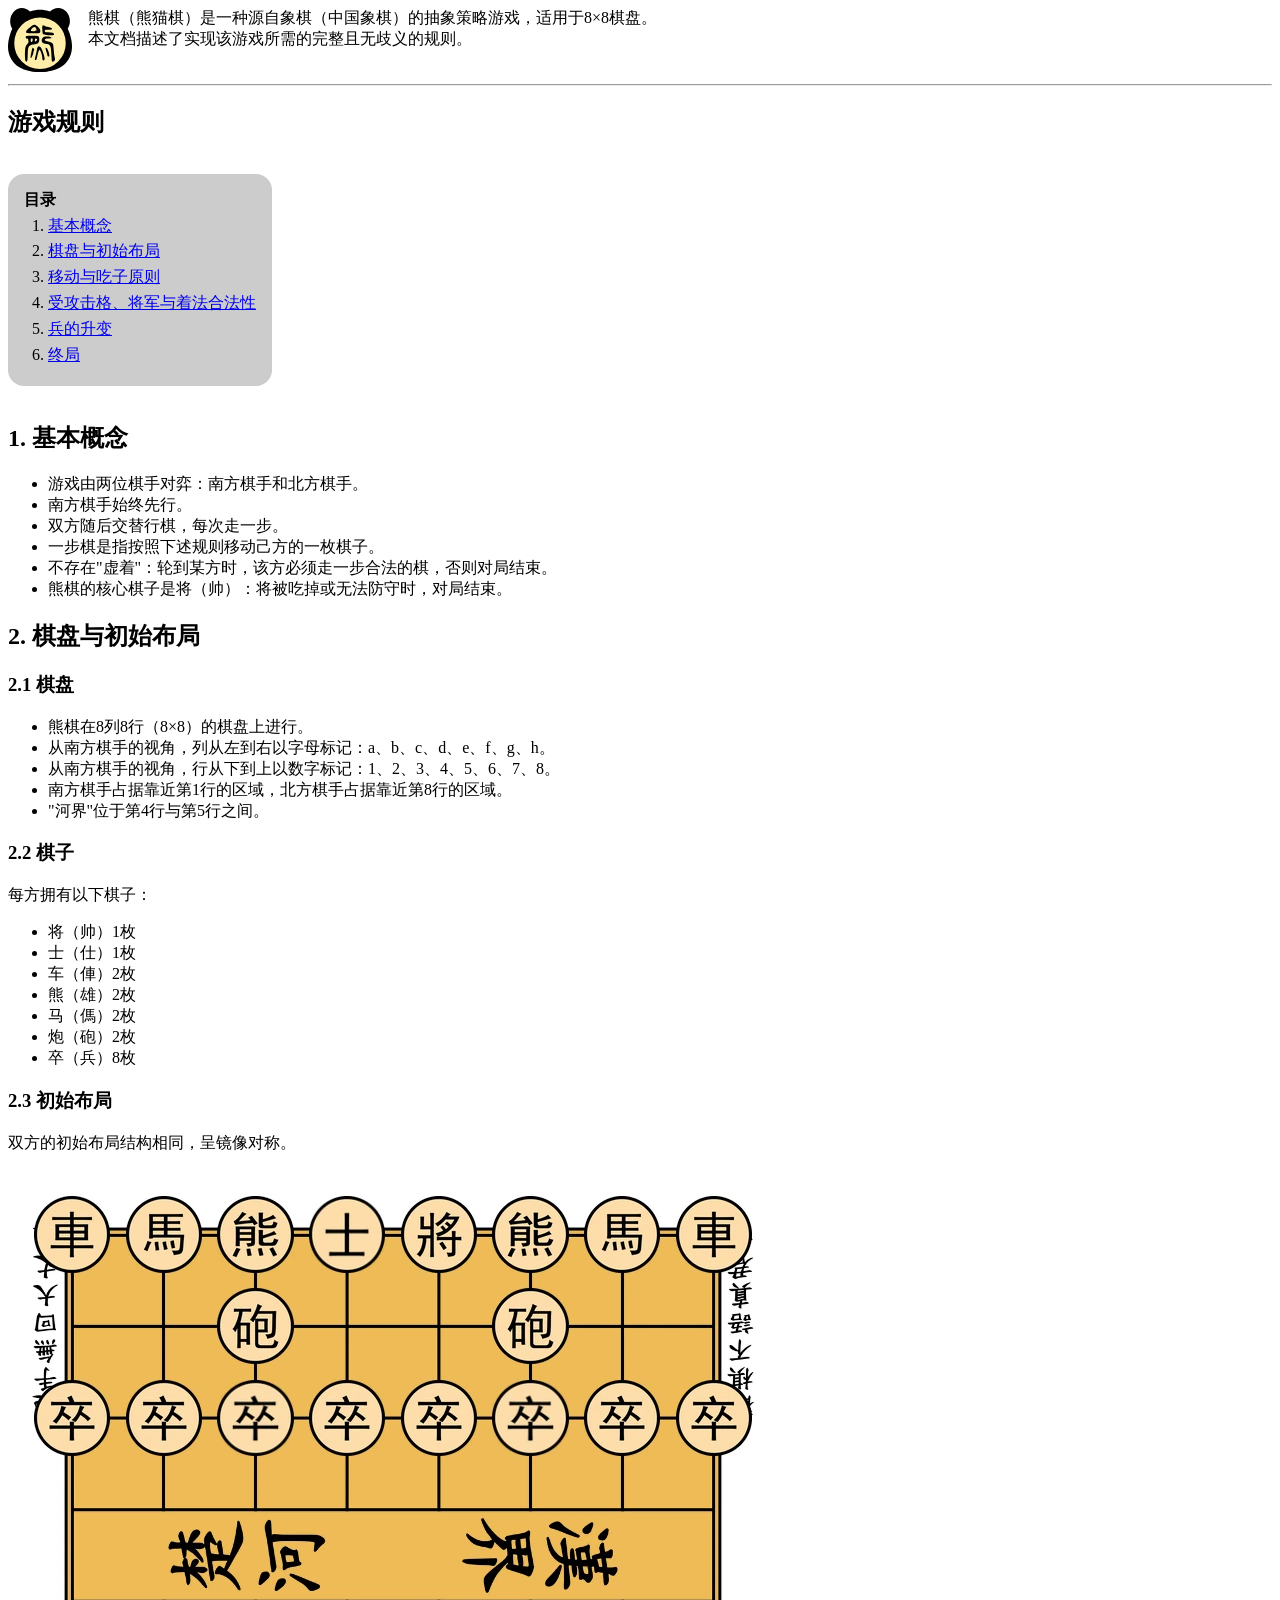
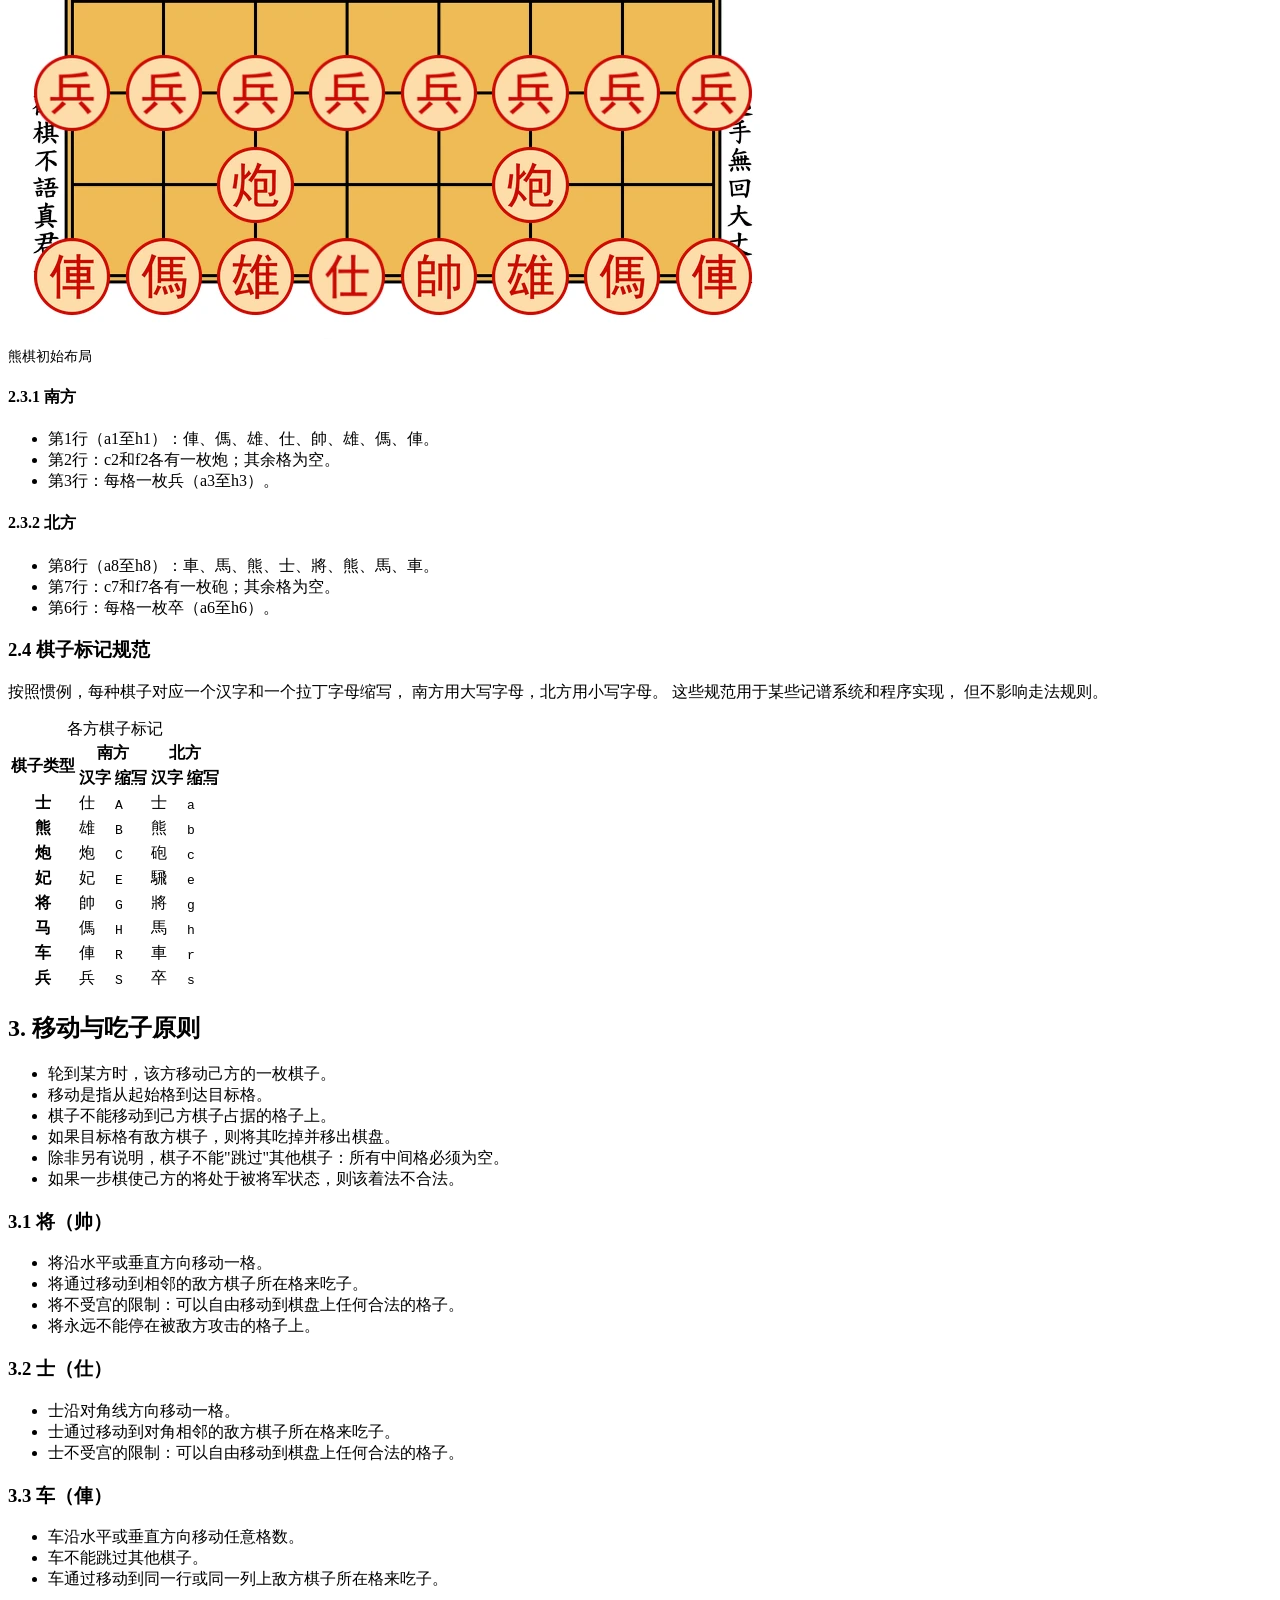
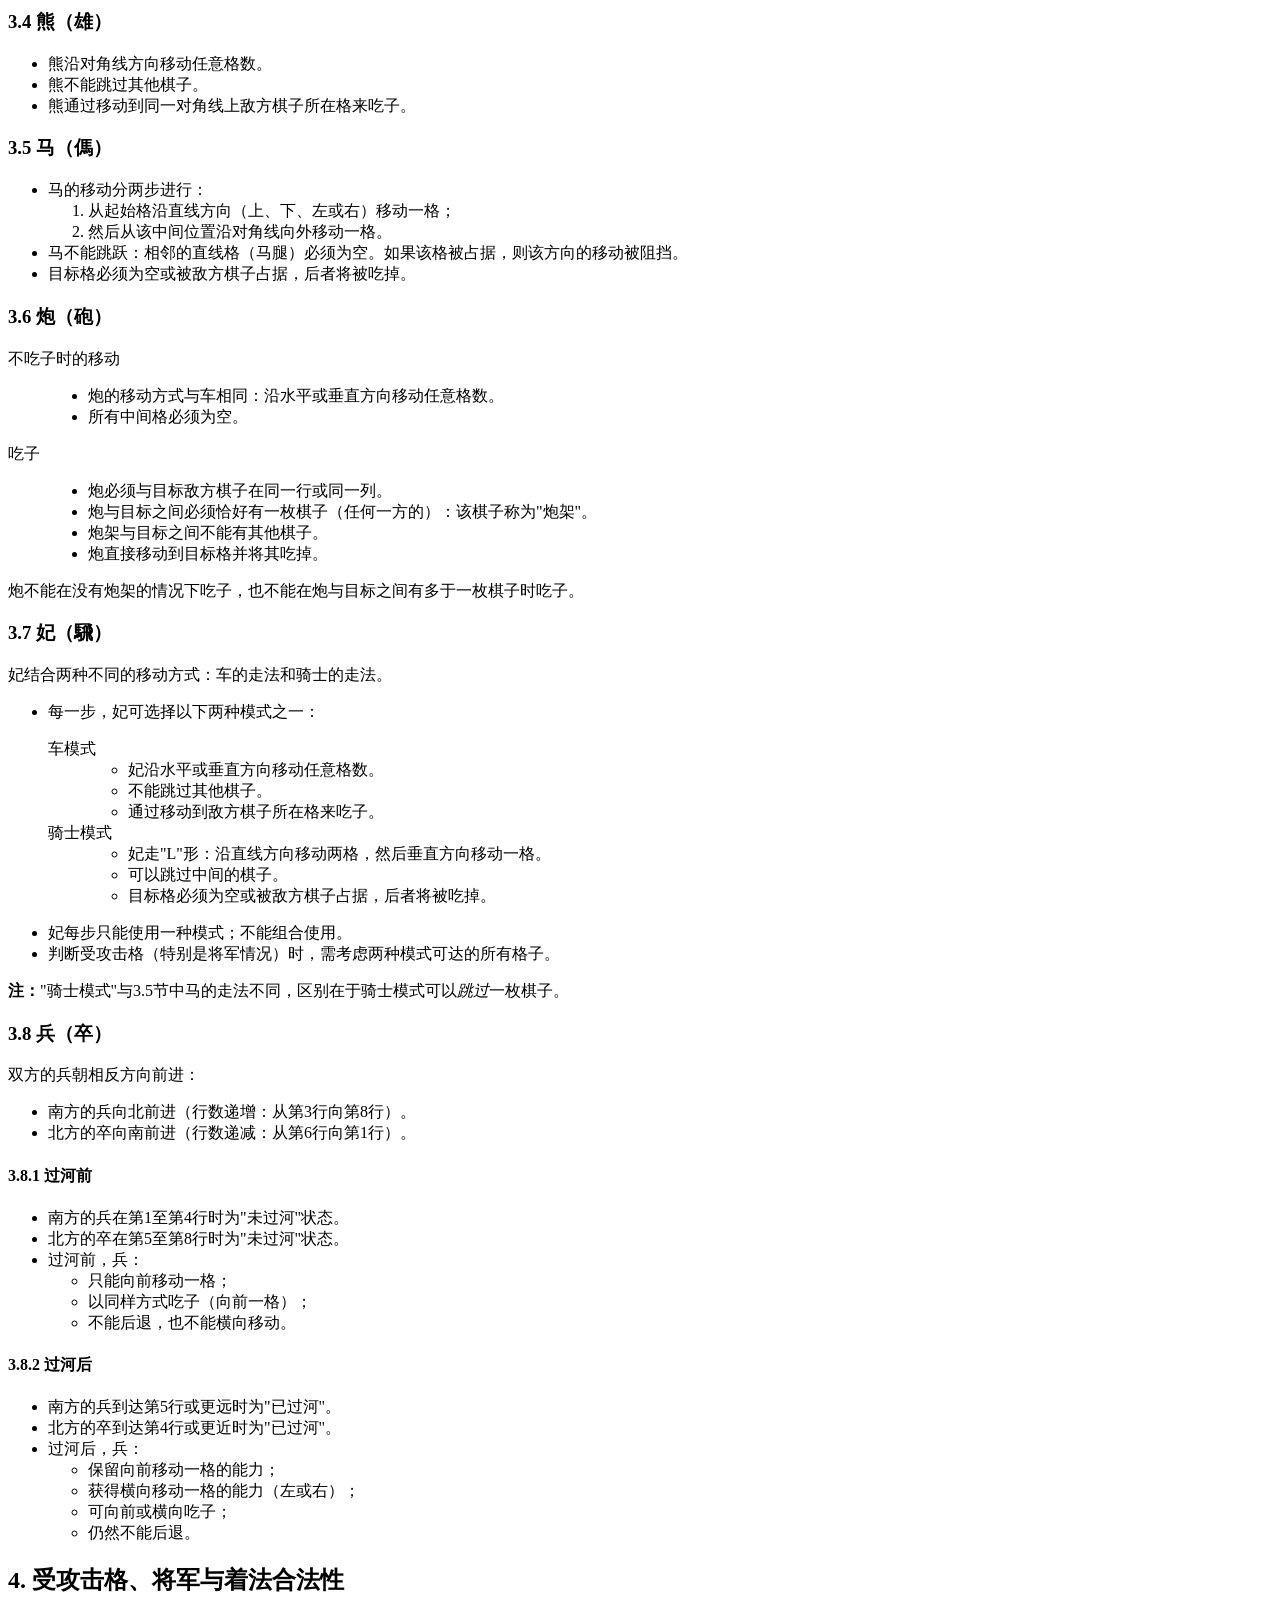
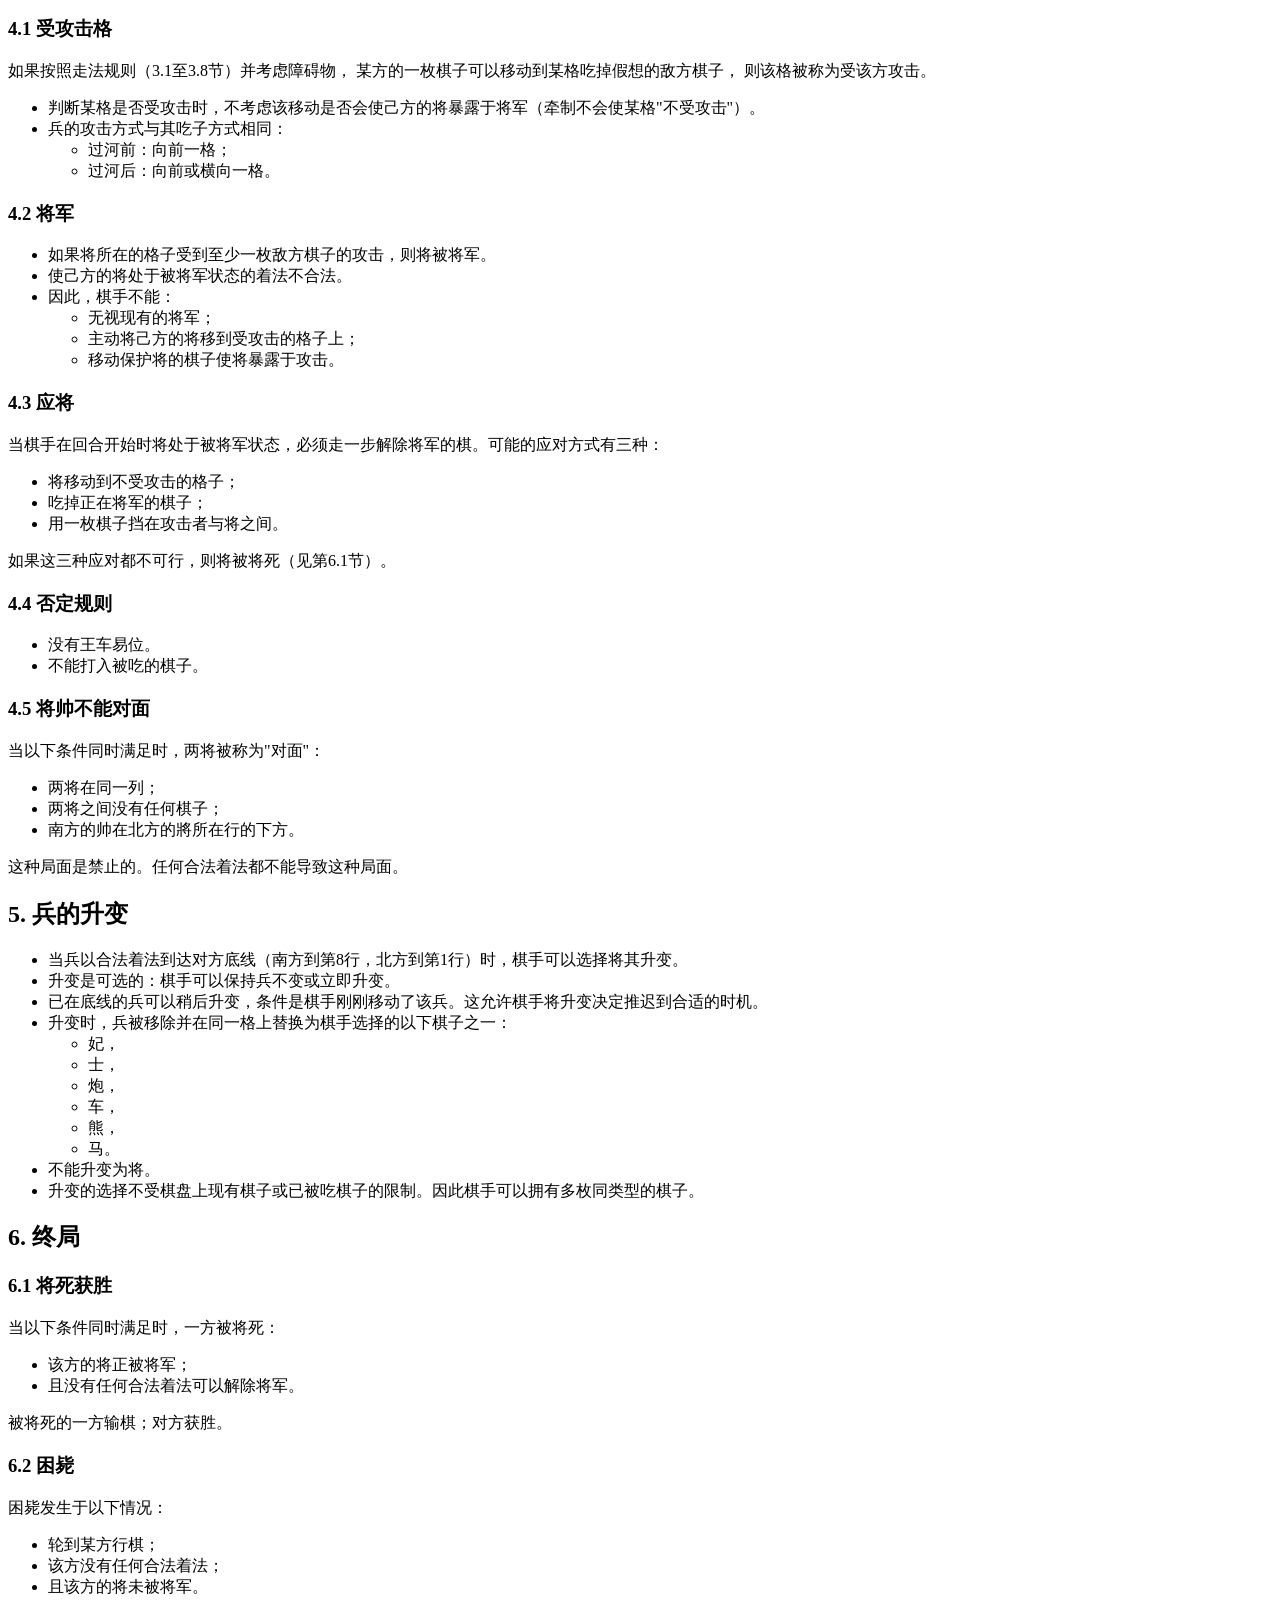
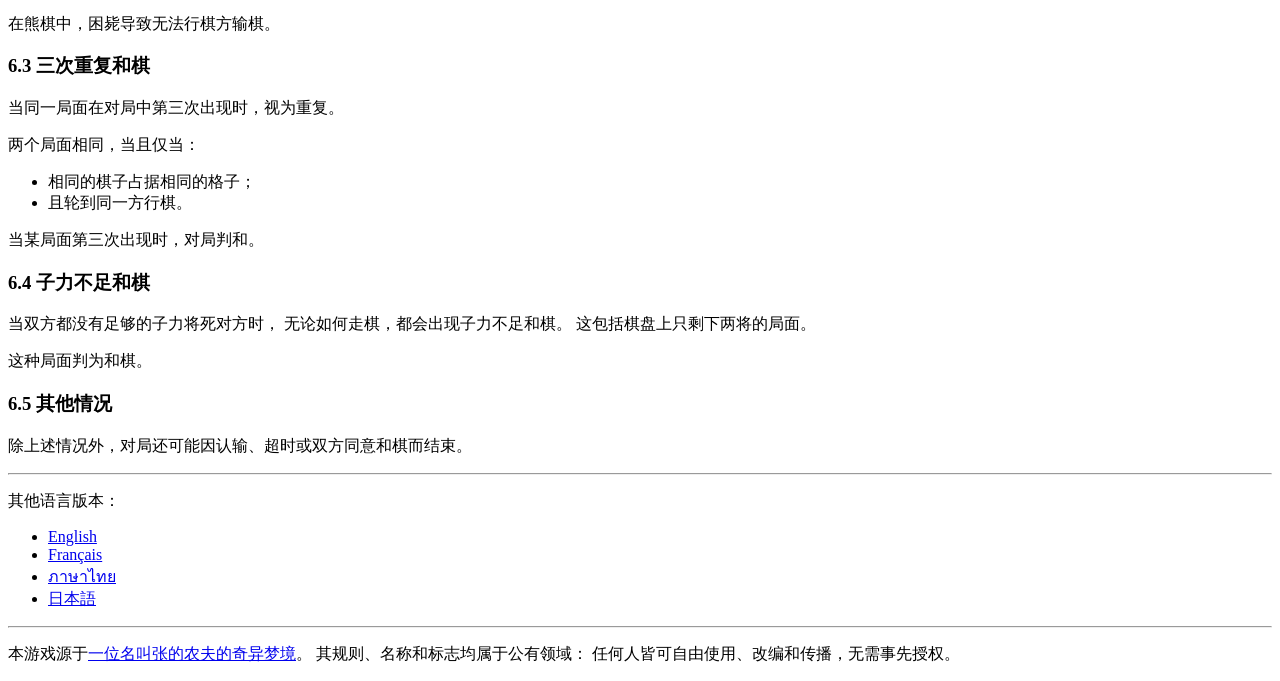
==== index.html @ 307ebd0b "docs(xiongqi): rules and origin story pages" ====
<!DOCTYPE html>
<html lang="zh" dir="ltr" itemscope itemtype="https://schema.org/Game">
  <head>
    <title>熊棋 - 熊猫棋</title>

    <meta charset="UTF-8">
    <meta name="viewport" content="width=device-width,initial-scale=1">
    <meta name="robots" content="index, follow">
    <meta name="description" content="熊棋（熊猫棋）完整规则。熊棋是一种源自象棋的抽象策略游戏，在8×8棋盘上进行，本文详细介绍棋子、走法及终局条件。">
    <meta name="keywords" content="象棋, 熊棋, シォンチー, Xiongqi, 规则, 熊猫棋, 游戏">

    <meta property="og:title" content="熊棋">
    <meta property="og:type" content="website">
    <meta property="og:url" content="https://zh.xiongqi.page/">
    <meta property="og:image" content="https://zh.xiongqi.page/img/xiongqi-starting-position.webp">

    <meta name="twitter:card" content="summary_large_image">
    <meta name="twitter:title" content="熊棋 - 熊猫棋">
    <meta name="twitter:image" content="https://zh.xiongqi.page/img/xiongqi-starting-position.webp">

    <link rel="icon" type="image/svg+xml" sizes="any" href="favicon.svg">

    <link rel="alternate" hreflang="en" href="https://en.xiongqi.page/">
    <link rel="alternate" hreflang="fr" href="https://fr.xiongqi.page/">
    <link rel="alternate" hreflang="ja" href="https://ja.xiongqi.page/">
    <link rel="alternate" hreflang="th" href="https://th.xiongqi.page/">
    <link rel="alternate" hreflang="zh" href="https://zh.xiongqi.page/">
    <link rel="alternate" hreflang="x-default" href="https://xiongqi.page/">

    <link rel="canonical" href="https://zh.xiongqi.page/">

    <script type="application/ld+json">
      {
        "@context": "https://schema.org",
        "@type": "Game",
        "@id": "https://zh.xiongqi.page/#game",
        "name": "熊棋 — 熊猫棋",
        "alternateName": [
          "熊棋",
          "Xiongqi",
          "Panda Chess"
        ],
        "description": "熊棋（熊猫棋）完整规则。熊棋是一种源自象棋的抽象策略游戏，在8×8棋盘上进行，本文详细介绍棋子、走法及终局条件。",
        "keywords": "象棋, 熊棋, シォンチー, Xiongqi, 规则, 熊猫棋, 游戏, 中国象棋, 变体, 棋盘游戏",
        "image": "https://zh.xiongqi.page/img/xiongqi-starting-position.webp",
        "url": "https://zh.xiongqi.page/",
        "inLanguage": "zh",
        "numberOfPlayers": {
          "@type": "QuantitativeValue",
          "minValue": 2,
          "maxValue": 2
        },
        "creator": {
          "@type": "Person",
          "name": "Cyril Veltin"
        },
        "license": "Public domain",
        "isBasedOn": {
          "@type": "ShortStory",
          "name": "张之梦",
          "url": "https://zh.xiongqi.page/dushi-chuanshuo/",
          "inLanguage": "zh",
          "author": {
            "@type": "Person",
            "name": "Cyril Veltin"
          },
          "license": "Public domain"
        },
        "sameAs": [
          "https://xiongqi.page/",
          "https://en.xiongqi.page/",
          "https://fr.xiongqi.page/",
          "https://th.xiongqi.page/",
          "https://ja.xiongqi.page/"
        ],
        "datePublished": "2019-04-28"
      }
    </script>

    <style>
      header {
        display: flex;
        gap: 1em;
      }

      article figure,
      header figure,
      header p {
        margin: 0;
      }

      article figure img {
        display: block;
        max-width: 100%;
        height: auto;
      }

      article figure figcaption {
        font-size: 0.9rem;
        margin-top: 0.5rem;
      }

      nav[aria-label="目录"] {
        display: inline-block;
        margin: 1em 0;
        padding: 1em;
        background: #ccc;
        border-radius: 1em;
      }

      nav[aria-label="目录"] ol {
        margin: 0;
        padding-left: 1.5em;
      }

      nav[aria-label="目录"] li {
        margin: 0.3em 0;
      }
    </style>
  </head>

  <body>
    <header>
      <figure>
        <img src="favicon.svg" alt="熊棋标志" height="64" width="64">
      </figure>

      <p>
        熊棋（熊猫棋）是一种源自象棋（中国象棋）的抽象策略游戏，适用于8×8棋盘。<br>
        本文档描述了实现该游戏所需的完整且无歧义的规则。
      </p>
    </header>

    <hr>

    <main>
      <article>
        <h1>游戏规则</h1>

        <nav aria-label="目录">
          <strong>目录</strong>
          <ol>
            <li><a href="#jibenguize">基本概念</a></li>
            <li><a href="#qipan-buju">棋盘与初始布局</a></li>
            <li><a href="#yidong-chizi">移动与吃子原则</a></li>
            <li><a href="#jiangjun-hefa">受攻击格、将军与着法合法性</a></li>
            <li><a href="#shengbian">兵的升变</a></li>
            <li><a href="#zhongjv">终局</a></li>
          </ol>
        </nav>

        <section id="jibenguize">
          <h2>1. 基本概念</h2>

          <ul>
            <li>游戏由两位棋手对弈：南方棋手和北方棋手。</li>
            <li>南方棋手始终先行。</li>
            <li>双方随后交替行棋，每次走一步。</li>
            <li>一步棋是指按照下述规则移动己方的一枚棋子。</li>
            <li>不存在"虚着"：轮到某方时，该方必须走一步合法的棋，否则对局结束。</li>
            <li>熊棋的核心棋子是将（帅）：将被吃掉或无法防守时，对局结束。</li>
          </ul>
        </section>

        <section id="qipan-buju">
          <h2>2. 棋盘与初始布局</h2>

          <section id="qipan">
            <h3>2.1 棋盘</h3>

            <ul>
              <li>熊棋在8列8行（8×8）的棋盘上进行。</li>
              <li>从南方棋手的视角，列从左到右以字母标记：a、b、c、d、e、f、g、h。</li>
              <li>从南方棋手的视角，行从下到上以数字标记：1、2、3、4、5、6、7、8。</li>
              <li>南方棋手占据靠近第1行的区域，北方棋手占据靠近第8行的区域。</li>
              <li>"河界"位于第4行与第5行之间。</li>
            </ul>
          </section>

          <section id="qizi">
            <h3>2.2 棋子</h3>

            <p>每方拥有以下棋子：</p>

            <ul>
              <li>将（帅）1枚</li>
              <li>士（仕）1枚</li>
              <li>车（俥）2枚</li>
              <li>熊（雄）2枚</li>
              <li>马（傌）2枚</li>
              <li>炮（砲）2枚</li>
              <li>卒（兵）8枚</li>
            </ul>
          </section>

          <section id="chushi-buju">
            <h3>2.3 初始布局</h3>

            <p>双方的初始布局结构相同，呈镜像对称。</p>

            <figure>
              <img
                src="img/xiongqi-starting-position.webp"
                alt="初始布局图：每方第一行从左到右依次为：车、马、熊、士、将、熊、马、车。第二行在c列和f列各有一枚炮。第三行为八枚兵。"
                height="769"
                width="768">

              <figcaption>熊棋初始布局</figcaption>
            </figure>

            <section id="nanfang">
              <h4>2.3.1 南方</h4>

              <ul>
                <li>第1行（a1至h1）：俥、傌、雄、仕、帥、雄、傌、俥。</li>
                <li>第2行：c2和f2各有一枚炮；其余格为空。</li>
                <li>第3行：每格一枚兵（a3至h3）。</li>
              </ul>
            </section>

            <section id="beifang">
              <h4>2.3.2 北方</h4>

              <ul>
                <li>第8行（a8至h8）：車、馬、熊、士、將、熊、馬、車。</li>
                <li>第7行：c7和f7各有一枚砲；其余格为空。</li>
                <li>第6行：每格一枚卒（a6至h6）。</li>
              </ul>
            </section>
          </section>

          <section id="qizi-biaoji">
            <h3>2.4 棋子标记规范</h3>

            <p>
              按照惯例，每种棋子对应一个汉字和一个拉丁字母缩写，
              南方用大写字母，北方用小写字母。
              这些规范用于某些记谱系统和程序实现，
              但不影响走法规则。
            </p>

            <table>
              <caption class="visually-hidden">各方棋子标记</caption>
              <thead>
                <tr>
                  <th rowspan="2" scope="col">棋子类型</th>
                  <th colspan="2" scope="colgroup">南方</th>
                  <th colspan="2" scope="colgroup">北方</th>
                </tr>
                <tr>
                  <th scope="col">汉字</th>
                  <th scope="col"><abbr title="缩写">缩写</abbr></th>
                  <th scope="col">汉字</th>
                  <th scope="col"><abbr title="缩写">缩写</abbr></th>
                </tr>
              </thead>
              <tbody>
                <tr>
                  <th scope="row">士</th>
                  <td>仕</td>
                  <td><code>A</code></td>
                  <td>士</td>
                  <td><code>a</code></td>
                </tr>
                <tr>
                  <th scope="row">熊</th>
                  <td>雄</td>
                  <td><code>B</code></td>
                  <td>熊</td>
                  <td><code>b</code></td>
                </tr>
                <tr>
                  <th scope="row">炮</th>
                  <td>炮</td>
                  <td><code>C</code></td>
                  <td>砲</td>
                  <td><code>c</code></td>
                </tr>
                <tr>
                  <th scope="row">妃</th>
                  <td>妃</td>
                  <td><code>E</code></td>
                  <td>騛</td>
                  <td><code>e</code></td>
                </tr>
                <tr>
                  <th scope="row">将</th>
                  <td>帥</td>
                  <td><code>G</code></td>
                  <td>將</td>
                  <td><code>g</code></td>
                </tr>
                <tr>
                  <th scope="row">马</th>
                  <td>傌</td>
                  <td><code>H</code></td>
                  <td>馬</td>
                  <td><code>h</code></td>
                </tr>
                <tr>
                  <th scope="row">车</th>
                  <td>俥</td>
                  <td><code>R</code></td>
                  <td>車</td>
                  <td><code>r</code></td>
                </tr>
                <tr>
                  <th scope="row">兵</th>
                  <td>兵</td>
                  <td><code>S</code></td>
                  <td>卒</td>
                  <td><code>s</code></td>
                </tr>
              </tbody>
            </table>
          </section>
        </section>

        <section id="yidong-chizi">
          <h2>3. 移动与吃子原则</h2>

          <ul>
            <li>轮到某方时，该方移动己方的一枚棋子。</li>
            <li>移动是指从起始格到达目标格。</li>
            <li>棋子不能移动到己方棋子占据的格子上。</li>
            <li>如果目标格有敌方棋子，则将其吃掉并移出棋盘。</li>
            <li>除非另有说明，棋子不能"跳过"其他棋子：所有中间格必须为空。</li>
            <li>如果一步棋使己方的将处于被将军状态，则该着法不合法。</li>
          </ul>

          <section id="jiang">
            <h3>3.1 将（帅）</h3>

            <ul>
              <li>将沿水平或垂直方向移动一格。</li>
              <li>将通过移动到相邻的敌方棋子所在格来吃子。</li>
              <li>将不受宫的限制：可以自由移动到棋盘上任何合法的格子。</li>
              <li>将永远不能停在被敌方攻击的格子上。</li>
            </ul>
          </section>

          <section id="shi">
            <h3>3.2 士（仕）</h3>

            <ul>
              <li>士沿对角线方向移动一格。</li>
              <li>士通过移动到对角相邻的敌方棋子所在格来吃子。</li>
              <li>士不受宫的限制：可以自由移动到棋盘上任何合法的格子。</li>
            </ul>
          </section>

          <section id="che">
            <h3>3.3 车（俥）</h3>

            <ul>
              <li>车沿水平或垂直方向移动任意格数。</li>
              <li>车不能跳过其他棋子。</li>
              <li>车通过移动到同一行或同一列上敌方棋子所在格来吃子。</li>
            </ul>
          </section>

          <section id="xiong">
            <h3>3.4 熊（雄）</h3>

            <ul>
              <li>熊沿对角线方向移动任意格数。</li>
              <li>熊不能跳过其他棋子。</li>
              <li>熊通过移动到同一对角线上敌方棋子所在格来吃子。</li>
            </ul>
          </section>

          <section id="ma">
            <h3>3.5 马（傌）</h3>

            <ul>
              <li>马的移动分两步进行：
                <ol>
                  <li>从起始格沿直线方向（上、下、左或右）移动一格；</li>
                  <li>然后从该中间位置沿对角线向外移动一格。</li>
                </ol>
              </li>
              <li>马不能跳跃：相邻的直线格（马腿）必须为空。如果该格被占据，则该方向的移动被阻挡。</li>
              <li>目标格必须为空或被敌方棋子占据，后者将被吃掉。</li>
            </ul>
          </section>

          <section id="pao">
            <h3>3.6 炮（砲）</h3>

            <dl>
              <dt>不吃子时的移动</dt>
              <dd>
                <ul>
                  <li>炮的移动方式与车相同：沿水平或垂直方向移动任意格数。</li>
                  <li>所有中间格必须为空。</li>
                </ul>
              </dd>

              <dt>吃子</dt>
              <dd>
                <ul>
                  <li>炮必须与目标敌方棋子在同一行或同一列。</li>
                  <li>炮与目标之间必须恰好有一枚棋子（任何一方的）：该棋子称为"炮架"。</li>
                  <li>炮架与目标之间不能有其他棋子。</li>
                  <li>炮直接移动到目标格并将其吃掉。</li>
                </ul>
              </dd>
            </dl>

            <p>炮不能在没有炮架的情况下吃子，也不能在炮与目标之间有多于一枚棋子时吃子。</p>
          </section>

          <section id="fei">
            <h3>3.7 妃（騛）</h3>

            <p>妃结合两种不同的移动方式：车的走法和骑士的走法。</p>

            <ul>
              <li>
                每一步，妃可选择以下两种模式之一：

                <dl>
                  <dt>车模式</dt>
                  <dd>
                    <ul>
                      <li>妃沿水平或垂直方向移动任意格数。</li>
                      <li>不能跳过其他棋子。</li>
                      <li>通过移动到敌方棋子所在格来吃子。</li>
                    </ul>
                  </dd>

                  <dt>骑士模式</dt>
                  <dd>
                    <ul>
                      <li>妃走"L"形：沿直线方向移动两格，然后垂直方向移动一格。</li>
                      <li>可以跳过中间的棋子。</li>
                      <li>目标格必须为空或被敌方棋子占据，后者将被吃掉。</li>
                    </ul>
                  </dd>
                </dl>
              </li>

              <li>妃每步只能使用一种模式；不能组合使用。</li>

              <li>判断受攻击格（特别是将军情况）时，需考虑两种模式可达的所有格子。</li>
            </ul>
            <p>
              <strong>注：</strong>"骑士模式"与3.5节中马的走法不同，区别在于骑士模式可以<em>跳过</em>一枚棋子。
            </p>
          </section>

          <section id="bing">
            <h3>3.8 兵（卒）</h3>

            <p>双方的兵朝相反方向前进：</p>

            <ul>
              <li>南方的兵向北前进（行数递增：从第3行向第8行）。</li>
              <li>北方的卒向南前进（行数递减：从第6行向第1行）。</li>
            </ul>

            <section id="bing-guohe-qian">
              <h4>3.8.1 过河前</h4>

              <ul>
                <li>南方的兵在第1至第4行时为"未过河"状态。</li>
                <li>北方的卒在第5至第8行时为"未过河"状态。</li>
                <li>过河前，兵：
                  <ul>
                    <li>只能向前移动一格；</li>
                    <li>以同样方式吃子（向前一格）；</li>
                    <li>不能后退，也不能横向移动。</li>
                  </ul>
                </li>
              </ul>
            </section>

            <section id="bing-guohe-hou">
              <h4>3.8.2 过河后</h4>

              <ul>
                <li>南方的兵到达第5行或更远时为"已过河"。</li>
                <li>北方的卒到达第4行或更近时为"已过河"。</li>
                <li>过河后，兵：
                  <ul>
                    <li>保留向前移动一格的能力；</li>
                    <li>获得横向移动一格的能力（左或右）；</li>
                    <li>可向前或横向吃子；</li>
                    <li>仍然不能后退。</li>
                  </ul>
                </li>
              </ul>
            </section>
          </section>
        </section>

        <section id="jiangjun-hefa">
          <h2>4. 受攻击格、将军与着法合法性</h2>

          <section id="shougongji-ge">
            <h3>4.1 受攻击格</h3>

            <p>
              如果按照走法规则（3.1至3.8节）并考虑障碍物，
              某方的一枚棋子可以移动到某格吃掉假想的敌方棋子，
              则该格被称为受该方攻击。
            </p>

            <ul>
              <li>判断某格是否受攻击时，不考虑该移动是否会使己方的将暴露于将军（牵制不会使某格"不受攻击"）。</li>
              <li>兵的攻击方式与其吃子方式相同：
                <ul>
                  <li>过河前：向前一格；</li>
                  <li>过河后：向前或横向一格。</li>
                </ul>
              </li>
            </ul>
          </section>

          <section id="jiangjun">
            <h3>4.2 将军</h3>

            <ul>
              <li>如果将所在的格子受到至少一枚敌方棋子的攻击，则将被将军。</li>
              <li>使己方的将处于被将军状态的着法不合法。</li>
              <li>因此，棋手不能：
                <ul>
                  <li>无视现有的将军；</li>
                  <li>主动将己方的将移到受攻击的格子上；</li>
                  <li>移动保护将的棋子使将暴露于攻击。</li>
                </ul>
              </li>
            </ul>
          </section>

          <section id="yingjiangjun">
            <h3>4.3 应将</h3>

            <p>
              当棋手在回合开始时将处于被将军状态，必须走一步解除将军的棋。可能的应对方式有三种：
            </p>

            <ul>
              <li>将移动到不受攻击的格子；</li>
              <li>吃掉正在将军的棋子；</li>
              <li>用一枚棋子挡在攻击者与将之间。</li>
            </ul>

            <p>
              如果这三种应对都不可行，则将被将死（见第6.1节）。
            </p>
          </section>

          <section id="fouding-guize">
            <h3>4.4 否定规则</h3>

            <ul>
              <li>没有王车易位。</li>
              <li>不能打入被吃的棋子。</li>
            </ul>
          </section>

          <section id="duimian">
            <h3>4.5 将帅不能对面</h3>

            <p>当以下条件同时满足时，两将被称为"对面"：</p>

            <ul>
              <li>两将在同一列；</li>
              <li>两将之间没有任何棋子；</li>
              <li>南方的帅在北方的將所在行的下方。</li>
            </ul>

            <p>
              这种局面是禁止的。任何合法着法都不能导致这种局面。
            </p>
          </section>
        </section>

        <section id="shengbian">
          <h2>5. 兵的升变</h2>

          <ul>
            <li>当兵以合法着法到达对方底线（南方到第8行，北方到第1行）时，棋手可以选择将其升变。</li>

            <li>升变是可选的：棋手可以保持兵不变或立即升变。</li>

            <li>已在底线的兵可以稍后升变，条件是棋手刚刚移动了该兵。这允许棋手将升变决定推迟到合适的时机。</li>

            <li>升变时，兵被移除并在同一格上替换为棋手选择的以下棋子之一：
              <ul>
                <li>妃，</li>
                <li>士，</li>
                <li>炮，</li>
                <li>车，</li>
                <li>熊，</li>
                <li>马。</li>
              </ul>
            </li>

            <li>不能升变为将。</li>

            <li>升变的选择不受棋盘上现有棋子或已被吃棋子的限制。因此棋手可以拥有多枚同类型的棋子。</li>
          </ul>
        </section>

        <section id="zhongjv">
          <h2>6. 终局</h2>

          <section id="jiangsi">
            <h3>6.1 将死获胜</h3>

            <p>当以下条件同时满足时，一方被将死：</p>

            <ul>
              <li>该方的将正被将军；</li>
              <li>且没有任何合法着法可以解除将军。</li>
            </ul>

            <p>被将死的一方输棋；对方获胜。</p>
          </section>

          <section id="kunbi">
            <h3>6.2 困毙</h3>

            <p>困毙发生于以下情况：</p>

            <ul>
              <li>轮到某方行棋；</li>
              <li>该方没有任何合法着法；</li>
              <li>且该方的将未被将军。</li>
            </ul>

            <p>在熊棋中，困毙导致无法行棋方输棋。</p>
          </section>

          <section id="sanfu-hejv">
            <h3>6.3 三次重复和棋</h3>

            <p>当同一局面在对局中第三次出现时，视为重复。</p>

            <p>两个局面相同，当且仅当：</p>

            <ul>
              <li>相同的棋子占据相同的格子；</li>
              <li>且轮到同一方行棋。</li>
            </ul>

            <p>当某局面第三次出现时，对局判和。</p>
          </section>

          <section id="ziliao-buzu">
            <h3>6.4 子力不足和棋</h3>

            <p>
              当双方都没有足够的子力将死对方时，
              无论如何走棋，都会出现子力不足和棋。
              这包括棋盘上只剩下两将的局面。
            </p>

            <p>这种局面判为和棋。</p>
          </section>

          <section id="qita-zhongjv">
            <h3>6.5 其他情况</h3>

            <p>
              除上述情况外，对局还可能因认输、超时或双方同意和棋而结束。
            </p>
          </section>
        </section>
      </article>
    </main>

    <hr>

    <nav aria-label="语言选择">
      <p>其他语言版本：</p>

      <ul>
        <li><a title="切换至英语" href="https://en.xiongqi.page/" lang="en">English</a></li>
        <li><a title="切换至法语" href="https://fr.xiongqi.page/" lang="fr">Français</a></li>
        <li><a title="切换至泰语" href="https://th.xiongqi.page/" lang="th">ภาษาไทย</a></li>
        <li><a title="切换至日语" href="https://ja.xiongqi.page/" lang="ja">日本語</a></li>
      </ul>
    </nav>

    <hr>

    <footer>
      <p>
        本游戏源于<a href="dushi-chuanshuo/" title="张之梦" itemprop="isBasedOn" itemscope itemtype="https://schema.org/ShortStory"><span itemprop="name">一位名叫张的农夫的奇异梦境</span></a>。
        其规则、名称和标志均属于公有领域：
        任何人皆可自由使用、改编和传播，无需事先授权。
      </p>
    </footer>
  </body>
</html>
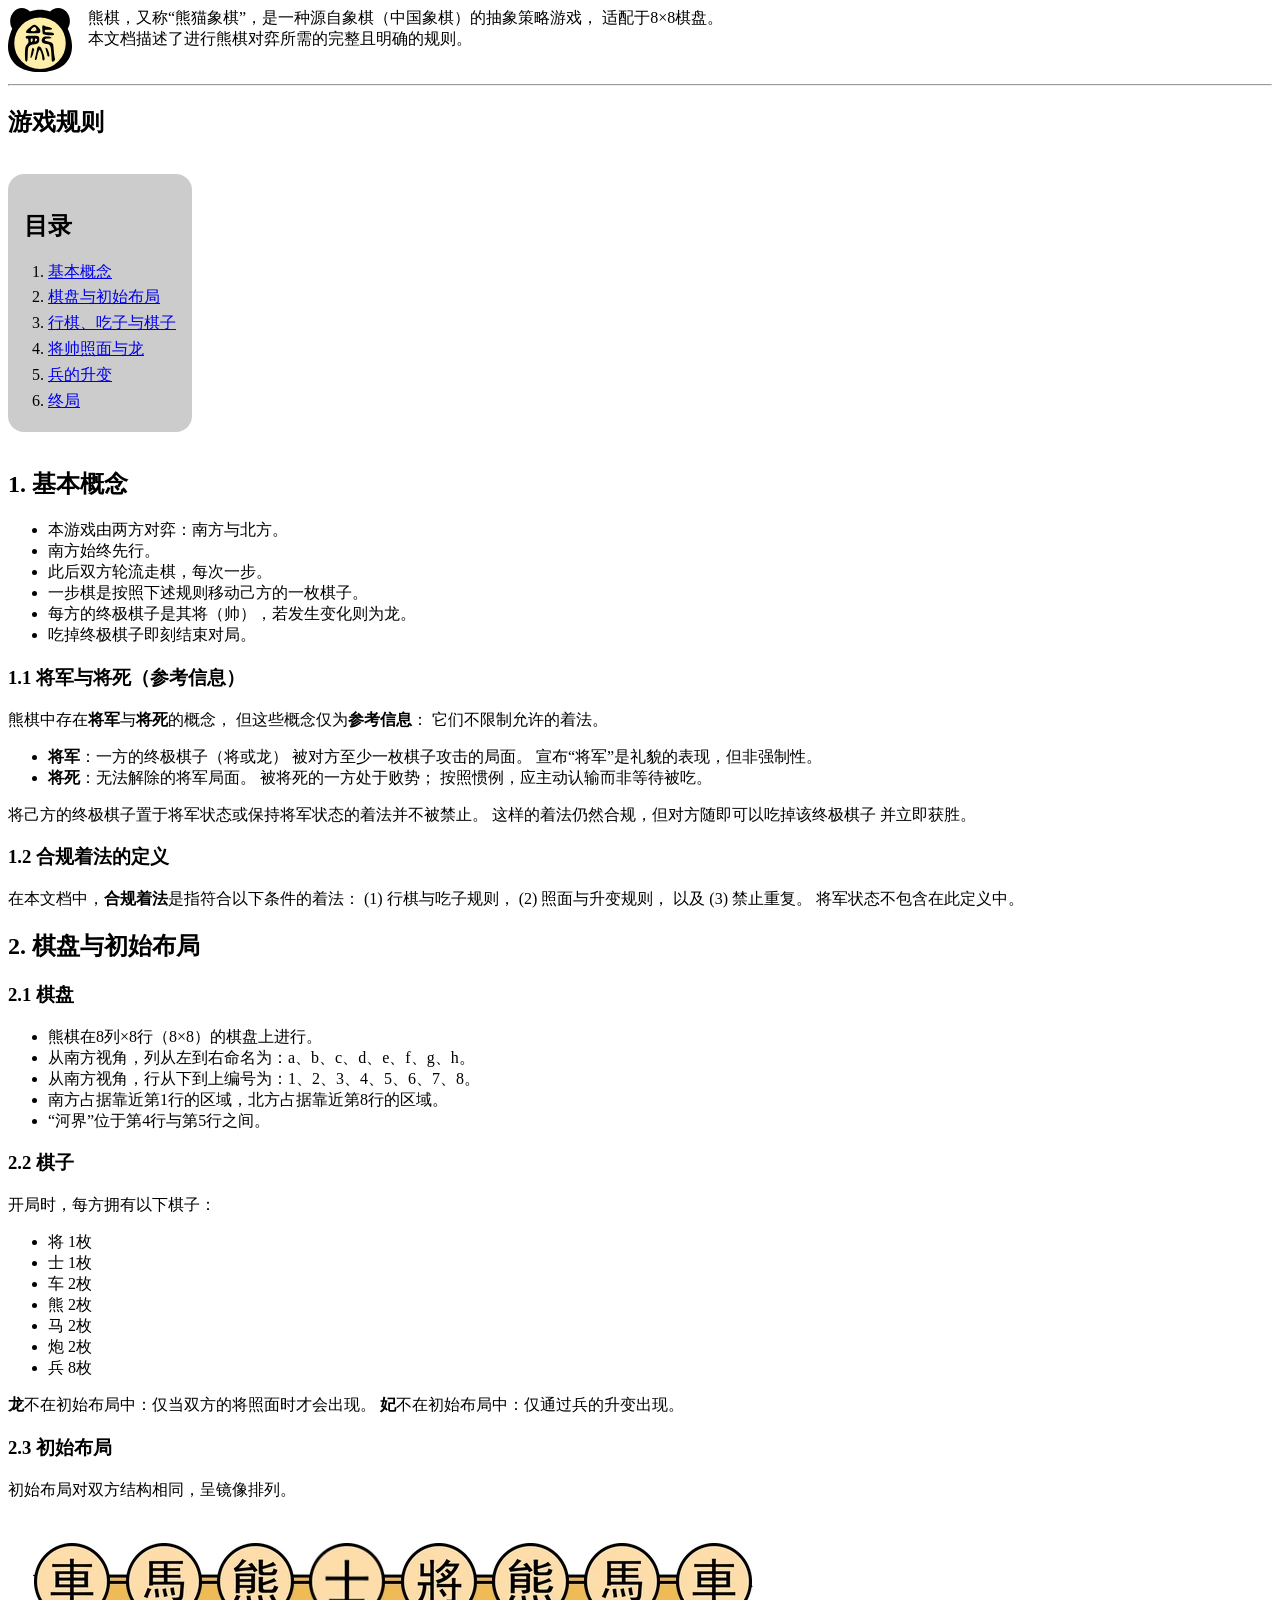
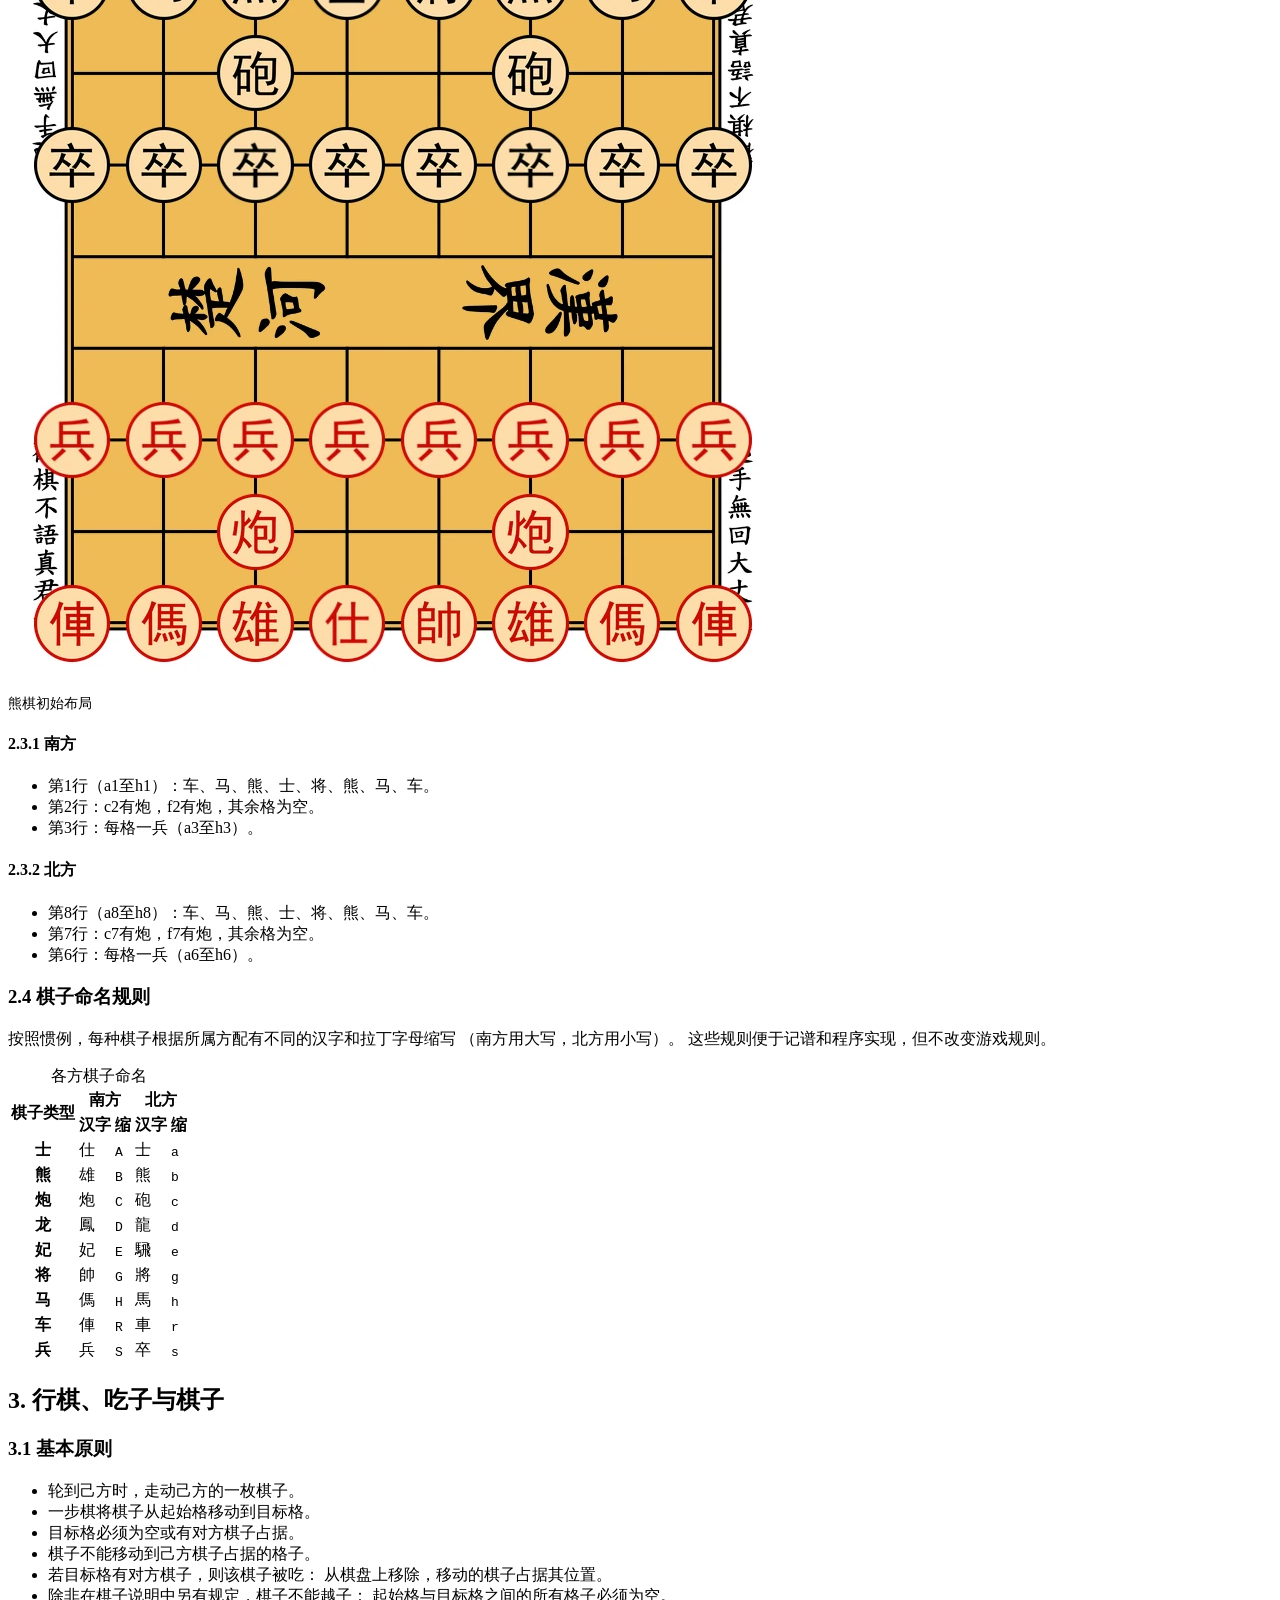
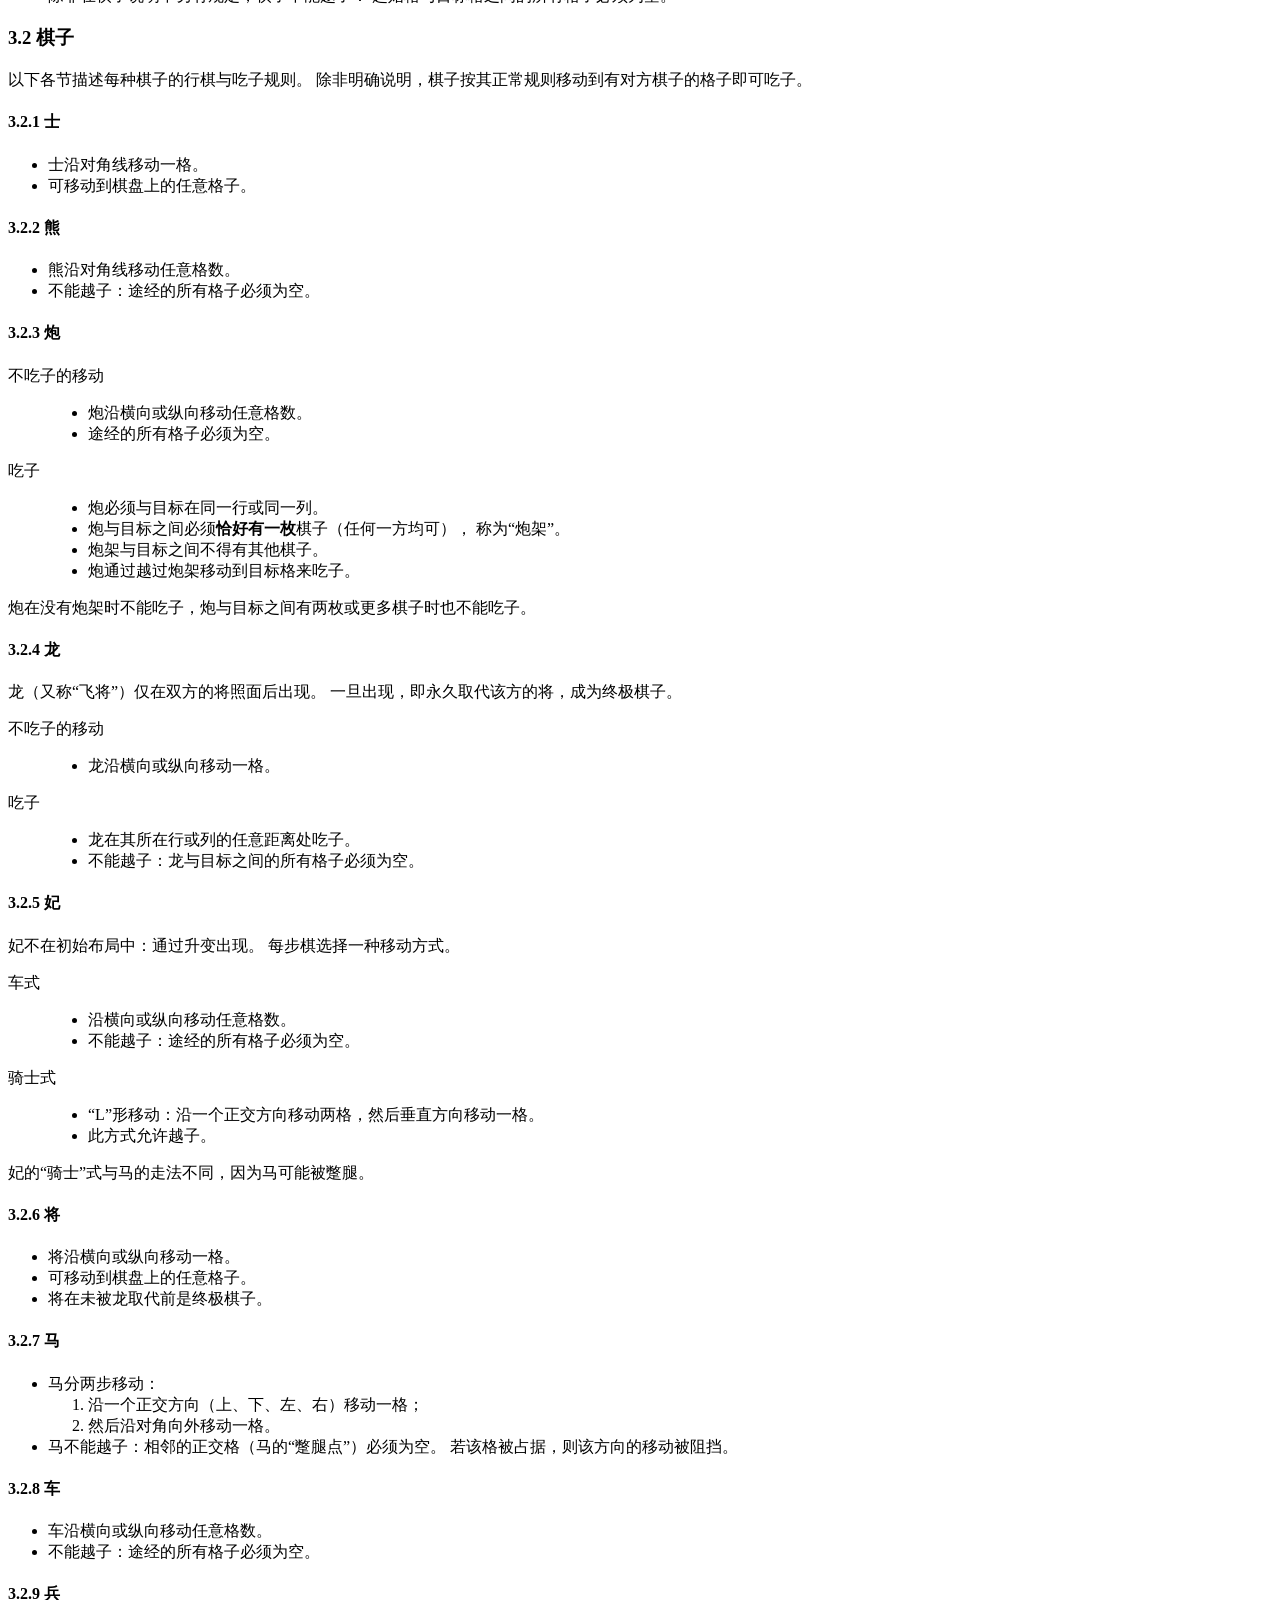
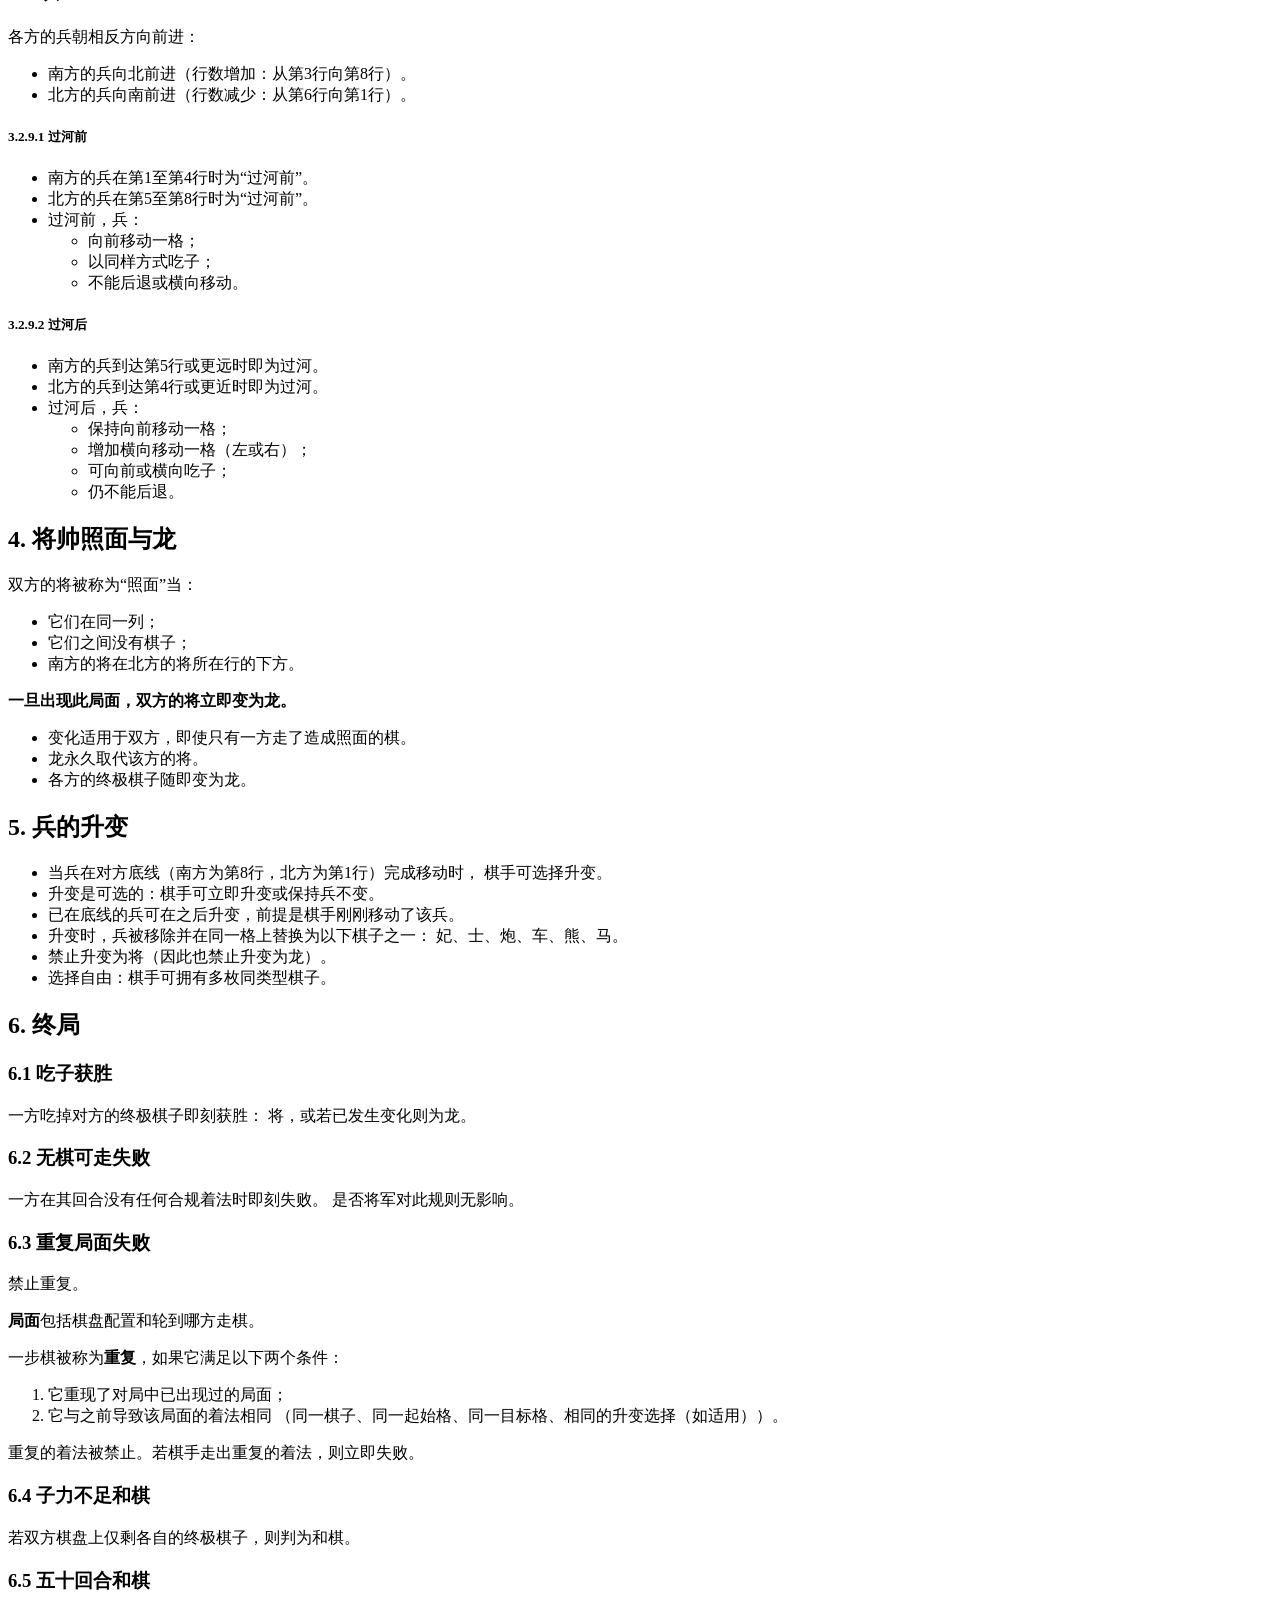
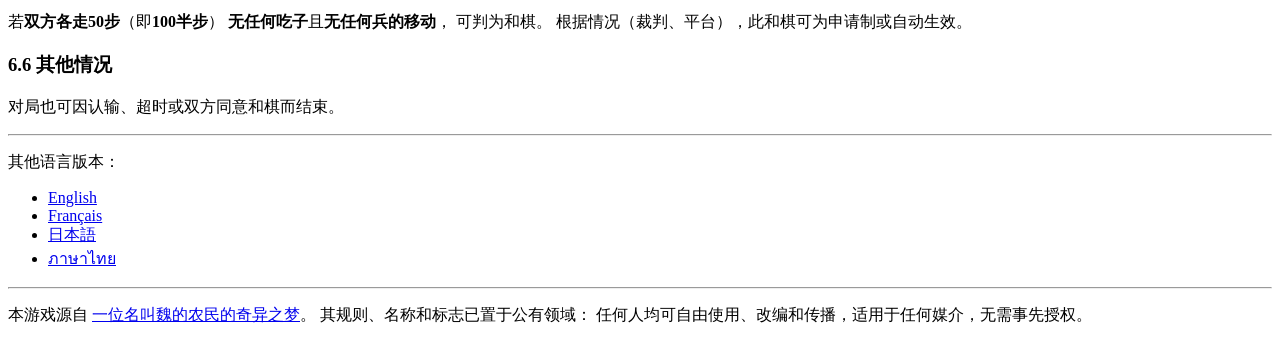
==== commit bda1b77d: "docs(xiongqi): rules and origin story pages" ====
--- a/index.html
+++ b/index.html
@@ -1,21 +1,25 @@
 <!DOCTYPE html>
 <html lang="zh" dir="ltr" itemscope itemtype="https://schema.org/Game">
   <head>
-    <title>熊棋 - 熊猫棋</title>
+    <title>熊棋 - 熊猫象棋</title>
 
     <meta charset="UTF-8">
     <meta name="viewport" content="width=device-width,initial-scale=1">
     <meta name="robots" content="index, follow">
-    <meta name="description" content="熊棋（熊猫棋）完整规则。熊棋是一种源自象棋的抽象策略游戏，在8×8棋盘上进行，本文详细介绍棋子、走法及终局条件。">
-    <meta name="keywords" content="象棋, 熊棋, シォンチー, Xiongqi, 规则, 熊猫棋, 游戏">
-
-    <meta property="og:title" content="熊棋">
+
+    <meta name="description" content="熊棋（熊猫象棋）完整规则。一种源自象棋的抽象策略游戏，在8×8棋盘上进行：棋子、走法、升变、将帅照面及终局条件。">
+    <meta name="keywords" content="象棋, 熊棋, 规则, 熊猫象棋, 游戏, 中国象棋, 变体, 棋盘游戏">
+
+    <meta property="og:site_name" content="熊棋">
+    <meta property="og:title" content="熊棋 - 熊猫象棋">
     <meta property="og:type" content="website">
     <meta property="og:url" content="https://zh.xiongqi.page/">
+    <meta property="og:description" content="熊棋（熊猫象棋）完整规则：8×8棋盘、棋子、走法、将军（参考信息）、升变、龙及终局。">
     <meta property="og:image" content="https://zh.xiongqi.page/img/xiongqi-starting-position.webp">
 
     <meta name="twitter:card" content="summary_large_image">
-    <meta name="twitter:title" content="熊棋 - 熊猫棋">
+    <meta name="twitter:title" content="熊棋 - 熊猫象棋">
+    <meta name="twitter:description" content="熊棋（熊猫象棋）完整规则：8×8棋盘、棋子、走法、升变、龙及终局。">
     <meta name="twitter:image" content="https://zh.xiongqi.page/img/xiongqi-starting-position.webp">
 
     <link rel="icon" type="image/svg+xml" sizes="any" href="favicon.svg">
@@ -34,14 +38,14 @@
         "@context": "https://schema.org",
         "@type": "Game",
         "@id": "https://zh.xiongqi.page/#game",
-        "name": "熊棋 — 熊猫棋",
+        "name": "熊棋 — 熊猫象棋",
         "alternateName": [
           "熊棋",
           "Xiongqi",
-          "Panda Chess"
+          "熊猫象棋"
         ],
-        "description": "熊棋（熊猫棋）完整规则。熊棋是一种源自象棋的抽象策略游戏，在8×8棋盘上进行，本文详细介绍棋子、走法及终局条件。",
-        "keywords": "象棋, 熊棋, シォンチー, Xiongqi, 规则, 熊猫棋, 游戏, 中国象棋, 变体, 棋盘游戏",
+        "description": "熊棋（熊猫象棋）完整规则。一种源自象棋的抽象策略游戏，在8×8棋盘上进行：棋子、走法、升变、将帅照面及终局条件。",
+        "keywords": "象棋, 熊棋, 规则, 熊猫象棋, 游戏, 中国象棋, 变体, 棋盘游戏",
         "image": "https://zh.xiongqi.page/img/xiongqi-starting-position.webp",
         "url": "https://zh.xiongqi.page/",
         "inLanguage": "zh",
@@ -54,17 +58,17 @@
           "@type": "Person",
           "name": "Cyril Veltin"
         },
-        "license": "Public domain",
+        "license": "https://creativecommons.org/publicdomain/zero/1.0/",
         "isBasedOn": {
           "@type": "ShortStory",
-          "name": "张之梦",
+          "name": "魏的梦",
           "url": "https://zh.xiongqi.page/dushi-chuanshuo/",
           "inLanguage": "zh",
           "author": {
             "@type": "Person",
             "name": "Cyril Veltin"
           },
-          "license": "Public domain"
+          "license": "https://creativecommons.org/publicdomain/zero/1.0/"
         },
         "sameAs": [
           "https://xiongqi.page/",
@@ -81,6 +85,7 @@
       header {
         display: flex;
         gap: 1em;
+        align-items: flex-start;
       }
 
       article figure,
@@ -126,8 +131,9 @@
       </figure>
 
       <p>
-        熊棋（熊猫棋）是一种源自象棋（中国象棋）的抽象策略游戏，适用于8×8棋盘。<br>
-        本文档描述了实现该游戏所需的完整且无歧义的规则。
+        熊棋，又称<q>熊猫象棋</q>，是一种源自象棋（中国象棋）的抽象策略游戏，
+        适配于8×8棋盘。<br>
+        本文档描述了进行熊棋对弈所需的完整且明确的规则。
       </p>
     </header>
 
@@ -138,73 +144,114 @@
         <h1>游戏规则</h1>
 
         <nav aria-label="目录">
-          <strong>目录</strong>
+          <h2>目录</h2>
           <ol>
-            <li><a href="#jibenguize">基本概念</a></li>
-            <li><a href="#qipan-buju">棋盘与初始布局</a></li>
-            <li><a href="#yidong-chizi">移动与吃子原则</a></li>
-            <li><a href="#jiangjun-hefa">受攻击格、将军与着法合法性</a></li>
+            <li><a href="#jiben-gainian">基本概念</a></li>
+            <li><a href="#qipan-he-chushipaizhi">棋盘与初始布局</a></li>
+            <li><a href="#xingqi-chiqi-he-qizi">行棋、吃子与棋子</a></li>
+            <li><a href="#zhaomian-he-long">将帅照面与龙</a></li>
             <li><a href="#shengbian">兵的升变</a></li>
-            <li><a href="#zhongjv">终局</a></li>
+            <li><a href="#zhongju">终局</a></li>
           </ol>
         </nav>
 
-        <section id="jibenguize">
+        <section id="jiben-gainian">
           <h2>1. 基本概念</h2>
 
           <ul>
-            <li>游戏由两位棋手对弈：南方棋手和北方棋手。</li>
-            <li>南方棋手始终先行。</li>
-            <li>双方随后交替行棋，每次走一步。</li>
-            <li>一步棋是指按照下述规则移动己方的一枚棋子。</li>
-            <li>不存在"虚着"：轮到某方时，该方必须走一步合法的棋，否则对局结束。</li>
-            <li>熊棋的核心棋子是将（帅）：将被吃掉或无法防守时，对局结束。</li>
+            <li>本游戏由两方对弈：南方与北方。</li>
+            <li>南方始终先行。</li>
+            <li>此后双方轮流走棋，每次一步。</li>
+            <li>一步棋是按照下述规则移动己方的一枚棋子。</li>
+            <li>每方的终极棋子是其将（帅），若发生变化则为龙。</li>
+            <li>吃掉终极棋子即刻结束对局。</li>
           </ul>
+
+          <h3>1.1 将军与将死（参考信息）</h3>
+
+          <p>
+            熊棋中存在<strong>将军</strong>与<strong>将死</strong>的概念，
+            但这些概念仅为<strong>参考信息</strong>：
+            它们不限制允许的着法。
+          </p>
+
+          <ul>
+            <li>
+              <strong>将军</strong>：一方的终极棋子（将或龙）
+              被对方至少一枚棋子攻击的局面。
+              宣布<q>将军</q>是礼貌的表现，但非强制性。
+            </li>
+            <li>
+              <strong>将死</strong>：无法解除的将军局面。
+              被将死的一方处于败势；
+              按照惯例，应主动认输而非等待被吃。
+            </li>
+          </ul>
+
+          <p>
+            将己方的终极棋子置于将军状态或保持将军状态的着法并不被禁止。
+            这样的着法仍然合规，但对方随即可以吃掉该终极棋子
+            并立即获胜。
+          </p>
+
+          <h3>1.2 合规着法的定义</h3>
+
+          <p>
+            在本文档中，<strong>合规着法</strong>是指符合以下条件的着法：
+            (1) 行棋与吃子规则，
+            (2) 照面与升变规则，
+            以及 (3) 禁止重复。
+            将军状态不包含在此定义中。
+          </p>
         </section>
 
-        <section id="qipan-buju">
+        <section id="qipan-he-chushipaizhi">
           <h2>2. 棋盘与初始布局</h2>
 
           <section id="qipan">
             <h3>2.1 棋盘</h3>
 
             <ul>
-              <li>熊棋在8列8行（8×8）的棋盘上进行。</li>
-              <li>从南方棋手的视角，列从左到右以字母标记：a、b、c、d、e、f、g、h。</li>
-              <li>从南方棋手的视角，行从下到上以数字标记：1、2、3、4、5、6、7、8。</li>
-              <li>南方棋手占据靠近第1行的区域，北方棋手占据靠近第8行的区域。</li>
-              <li>"河界"位于第4行与第5行之间。</li>
+              <li>熊棋在8列×8行（8×8）的棋盘上进行。</li>
+              <li>从南方视角，列从左到右命名为：a、b、c、d、e、f、g、h。</li>
+              <li>从南方视角，行从下到上编号为：1、2、3、4、5、6、7、8。</li>
+              <li>南方占据靠近第1行的区域，北方占据靠近第8行的区域。</li>
+              <li><q>河界</q>位于第4行与第5行之间。</li>
             </ul>
           </section>
 
           <section id="qizi">
             <h3>2.2 棋子</h3>
 
-            <p>每方拥有以下棋子：</p>
+            <p>开局时，每方拥有以下棋子：</p>
 
             <ul>
-              <li>将（帅）1枚</li>
-              <li>士（仕）1枚</li>
-              <li>车（俥）2枚</li>
-              <li>熊（雄）2枚</li>
-              <li>马（傌）2枚</li>
-              <li>炮（砲）2枚</li>
-              <li>卒（兵）8枚</li>
+              <li>将 1枚</li>
+              <li>士 1枚</li>
+              <li>车 2枚</li>
+              <li>熊 2枚</li>
+              <li>马 2枚</li>
+              <li>炮 2枚</li>
+              <li>兵 8枚</li>
             </ul>
-          </section>
-
-          <section id="chushi-buju">
+
+            <p>
+              <strong>龙</strong>不在初始布局中：仅当双方的将照面时才会出现。
+              <strong>妃</strong>不在初始布局中：仅通过兵的升变出现。
+            </p>
+          </section>
+
+          <section id="chushipaizhi">
             <h3>2.3 初始布局</h3>
 
-            <p>双方的初始布局结构相同，呈镜像对称。</p>
+            <p>初始布局对双方结构相同，呈镜像排列。</p>
 
             <figure>
               <img
                 src="img/xiongqi-starting-position.webp"
-                alt="初始布局图：每方第一行从左到右依次为：车、马、熊、士、将、熊、马、车。第二行在c列和f列各有一枚炮。第三行为八枚兵。"
+                alt="初始布局图：每方第一行从左到右为：车、马、熊、士、将、熊、马、车。第二行c位和f位各有一炮。第三行八枚兵一字排开。"
                 height="769"
                 width="768">
-
               <figcaption>熊棋初始布局</figcaption>
             </figure>
 
@@ -212,9 +259,9 @@
               <h4>2.3.1 南方</h4>
 
               <ul>
-                <li>第1行（a1至h1）：俥、傌、雄、仕、帥、雄、傌、俥。</li>
-                <li>第2行：c2和f2各有一枚炮；其余格为空。</li>
-                <li>第3行：每格一枚兵（a3至h3）。</li>
+                <li>第1行（a1至h1）：车、马、熊、士、将、熊、马、车。</li>
+                <li>第2行：c2有炮，f2有炮，其余格为空。</li>
+                <li>第3行：每格一兵（a3至h3）。</li>
               </ul>
             </section>
 
@@ -222,25 +269,24 @@
               <h4>2.3.2 北方</h4>
 
               <ul>
-                <li>第8行（a8至h8）：車、馬、熊、士、將、熊、馬、車。</li>
-                <li>第7行：c7和f7各有一枚砲；其余格为空。</li>
-                <li>第6行：每格一枚卒（a6至h6）。</li>
+                <li>第8行（a8至h8）：车、马、熊、士、将、熊、马、车。</li>
+                <li>第7行：c7有炮，f7有炮，其余格为空。</li>
+                <li>第6行：每格一兵（a6至h6）。</li>
               </ul>
             </section>
           </section>
 
-          <section id="qizi-biaoji">
-            <h3>2.4 棋子标记规范</h3>
-
-            <p>
-              按照惯例，每种棋子对应一个汉字和一个拉丁字母缩写，
-              南方用大写字母，北方用小写字母。
-              这些规范用于某些记谱系统和程序实现，
-              但不影响走法规则。
+          <section id="qizi-mingming">
+            <h3>2.4 棋子命名规则</h3>
+
+            <p>
+              按照惯例，每种棋子根据所属方配有不同的汉字和拉丁字母缩写
+              （南方用大写，北方用小写）。
+              这些规则便于记谱和程序实现，但不改变游戏规则。
             </p>
 
             <table>
-              <caption class="visually-hidden">各方棋子标记</caption>
+              <caption>各方棋子命名</caption>
               <thead>
                 <tr>
                   <th rowspan="2" scope="col">棋子类型</th>
@@ -249,9 +295,9 @@
                 </tr>
                 <tr>
                   <th scope="col">汉字</th>
-                  <th scope="col"><abbr title="缩写">缩写</abbr></th>
+                  <th scope="col"><abbr title="缩写">缩</abbr></th>
                   <th scope="col">汉字</th>
-                  <th scope="col"><abbr title="缩写">缩写</abbr></th>
+                  <th scope="col"><abbr title="缩写">缩</abbr></th>
                 </tr>
               </thead>
               <tbody>
@@ -277,6 +323,13 @@
                   <td><code>c</code></td>
                 </tr>
                 <tr>
+                  <th scope="row">龙</th>
+                  <td>鳳</td>
+                  <td><code>D</code></td>
+                  <td>龍</td>
+                  <td><code>d</code></td>
+                </tr>
+                <tr>
                   <th scope="row">妃</th>
                   <td>妃</td>
                   <td><code>E</code></td>
@@ -316,356 +369,339 @@
           </section>
         </section>
 
-        <section id="yidong-chizi">
-          <h2>3. 移动与吃子原则</h2>
-
-          <ul>
-            <li>轮到某方时，该方移动己方的一枚棋子。</li>
-            <li>移动是指从起始格到达目标格。</li>
-            <li>棋子不能移动到己方棋子占据的格子上。</li>
-            <li>如果目标格有敌方棋子，则将其吃掉并移出棋盘。</li>
-            <li>除非另有说明，棋子不能"跳过"其他棋子：所有中间格必须为空。</li>
-            <li>如果一步棋使己方的将处于被将军状态，则该着法不合法。</li>
-          </ul>
-
-          <section id="jiang">
-            <h3>3.1 将（帅）</h3>
+        <section id="xingqi-chiqi-he-qizi">
+          <h2>3. 行棋、吃子与棋子</h2>
+
+          <section id="jiben-yuanze">
+            <h3>3.1 基本原则</h3>
 
             <ul>
-              <li>将沿水平或垂直方向移动一格。</li>
-              <li>将通过移动到相邻的敌方棋子所在格来吃子。</li>
-              <li>将不受宫的限制：可以自由移动到棋盘上任何合法的格子。</li>
-              <li>将永远不能停在被敌方攻击的格子上。</li>
+              <li>轮到己方时，走动己方的一枚棋子。</li>
+              <li>一步棋将棋子从起始格移动到目标格。</li>
+              <li>目标格必须为空或有对方棋子占据。</li>
+              <li>棋子不能移动到己方棋子占据的格子。</li>
+              <li>
+                若目标格有对方棋子，则该棋子被吃：
+                从棋盘上移除，移动的棋子占据其位置。
+              </li>
+              <li>
+                除非在棋子说明中另有规定，棋子不能越子：
+                起始格与目标格之间的所有格子必须为空。
+              </li>
             </ul>
           </section>
 
-          <section id="shi">
-            <h3>3.2 士（仕）</h3>
-
-            <ul>
-              <li>士沿对角线方向移动一格。</li>
-              <li>士通过移动到对角相邻的敌方棋子所在格来吃子。</li>
-              <li>士不受宫的限制：可以自由移动到棋盘上任何合法的格子。</li>
-            </ul>
-          </section>
-
-          <section id="che">
-            <h3>3.3 车（俥）</h3>
-
-            <ul>
-              <li>车沿水平或垂直方向移动任意格数。</li>
-              <li>车不能跳过其他棋子。</li>
-              <li>车通过移动到同一行或同一列上敌方棋子所在格来吃子。</li>
-            </ul>
-          </section>
-
-          <section id="xiong">
-            <h3>3.4 熊（雄）</h3>
-
-            <ul>
-              <li>熊沿对角线方向移动任意格数。</li>
-              <li>熊不能跳过其他棋子。</li>
-              <li>熊通过移动到同一对角线上敌方棋子所在格来吃子。</li>
-            </ul>
-          </section>
-
-          <section id="ma">
-            <h3>3.5 马（傌）</h3>
-
-            <ul>
-              <li>马的移动分两步进行：
-                <ol>
-                  <li>从起始格沿直线方向（上、下、左或右）移动一格；</li>
-                  <li>然后从该中间位置沿对角线向外移动一格。</li>
-                </ol>
-              </li>
-              <li>马不能跳跃：相邻的直线格（马腿）必须为空。如果该格被占据，则该方向的移动被阻挡。</li>
-              <li>目标格必须为空或被敌方棋子占据，后者将被吃掉。</li>
-            </ul>
-          </section>
-
-          <section id="pao">
-            <h3>3.6 炮（砲）</h3>
-
-            <dl>
-              <dt>不吃子时的移动</dt>
-              <dd>
-                <ul>
-                  <li>炮的移动方式与车相同：沿水平或垂直方向移动任意格数。</li>
-                  <li>所有中间格必须为空。</li>
-                </ul>
-              </dd>
-
-              <dt>吃子</dt>
-              <dd>
-                <ul>
-                  <li>炮必须与目标敌方棋子在同一行或同一列。</li>
-                  <li>炮与目标之间必须恰好有一枚棋子（任何一方的）：该棋子称为"炮架"。</li>
-                  <li>炮架与目标之间不能有其他棋子。</li>
-                  <li>炮直接移动到目标格并将其吃掉。</li>
-                </ul>
-              </dd>
-            </dl>
-
-            <p>炮不能在没有炮架的情况下吃子，也不能在炮与目标之间有多于一枚棋子时吃子。</p>
-          </section>
-
-          <section id="fei">
-            <h3>3.7 妃（騛）</h3>
-
-            <p>妃结合两种不同的移动方式：车的走法和骑士的走法。</p>
-
-            <ul>
-              <li>
-                每一步，妃可选择以下两种模式之一：
-
-                <dl>
-                  <dt>车模式</dt>
-                  <dd>
-                    <ul>
-                      <li>妃沿水平或垂直方向移动任意格数。</li>
-                      <li>不能跳过其他棋子。</li>
-                      <li>通过移动到敌方棋子所在格来吃子。</li>
-                    </ul>
-                  </dd>
-
-                  <dt>骑士模式</dt>
-                  <dd>
-                    <ul>
-                      <li>妃走"L"形：沿直线方向移动两格，然后垂直方向移动一格。</li>
-                      <li>可以跳过中间的棋子。</li>
-                      <li>目标格必须为空或被敌方棋子占据，后者将被吃掉。</li>
-                    </ul>
-                  </dd>
-                </dl>
-              </li>
-
-              <li>妃每步只能使用一种模式；不能组合使用。</li>
-
-              <li>判断受攻击格（特别是将军情况）时，需考虑两种模式可达的所有格子。</li>
-            </ul>
-            <p>
-              <strong>注：</strong>"骑士模式"与3.5节中马的走法不同，区别在于骑士模式可以<em>跳过</em>一枚棋子。
-            </p>
-          </section>
-
-          <section id="bing">
-            <h3>3.8 兵（卒）</h3>
-
-            <p>双方的兵朝相反方向前进：</p>
-
-            <ul>
-              <li>南方的兵向北前进（行数递增：从第3行向第8行）。</li>
-              <li>北方的卒向南前进（行数递减：从第6行向第1行）。</li>
-            </ul>
-
-            <section id="bing-guohe-qian">
-              <h4>3.8.1 过河前</h4>
+          <section id="qizi-xingqi">
+            <h3>3.2 棋子</h3>
+
+            <p>
+              以下各节描述每种棋子的行棋与吃子规则。
+              除非明确说明，棋子按其正常规则移动到有对方棋子的格子即可吃子。
+            </p>
+
+            <section id="shi">
+              <h4>3.2.1 士</h4>
 
               <ul>
-                <li>南方的兵在第1至第4行时为"未过河"状态。</li>
-                <li>北方的卒在第5至第8行时为"未过河"状态。</li>
-                <li>过河前，兵：
+                <li>士沿对角线移动一格。</li>
+                <li>可移动到棋盘上的任意格子。</li>
+              </ul>
+            </section>
+
+            <section id="xiong">
+              <h4>3.2.2 熊</h4>
+
+              <ul>
+                <li>熊沿对角线移动任意格数。</li>
+                <li>不能越子：途经的所有格子必须为空。</li>
+              </ul>
+            </section>
+
+            <section id="pao">
+              <h4>3.2.3 炮</h4>
+
+              <dl>
+                <dt>不吃子的移动</dt>
+                <dd>
                   <ul>
-                    <li>只能向前移动一格；</li>
-                    <li>以同样方式吃子（向前一格）；</li>
-                    <li>不能后退，也不能横向移动。</li>
+                    <li>炮沿横向或纵向移动任意格数。</li>
+                    <li>途经的所有格子必须为空。</li>
                   </ul>
+                </dd>
+
+                <dt>吃子</dt>
+                <dd>
+                  <ul>
+                    <li>炮必须与目标在同一行或同一列。</li>
+                    <li>
+                      炮与目标之间必须<strong>恰好有一枚</strong>棋子（任何一方均可），
+                      称为<q>炮架</q>。
+                    </li>
+                    <li>炮架与目标之间不得有其他棋子。</li>
+                    <li>炮通过越过炮架移动到目标格来吃子。</li>
+                  </ul>
+                </dd>
+              </dl>
+
+              <p>
+                炮在没有炮架时不能吃子，炮与目标之间有两枚或更多棋子时也不能吃子。
+              </p>
+            </section>
+
+            <section id="long">
+              <h4>3.2.4 龙</h4>
+
+              <p>
+                龙（又称<q>飞将</q>）仅在双方的将照面后出现。
+                一旦出现，即永久取代该方的将，成为终极棋子。
+              </p>
+
+              <dl>
+                <dt>不吃子的移动</dt>
+                <dd>
+                  <ul>
+                    <li>龙沿横向或纵向移动一格。</li>
+                  </ul>
+                </dd>
+
+                <dt>吃子</dt>
+                <dd>
+                  <ul>
+                    <li>龙在其所在行或列的任意距离处吃子。</li>
+                    <li>不能越子：龙与目标之间的所有格子必须为空。</li>
+                  </ul>
+                </dd>
+              </dl>
+            </section>
+
+            <section id="fei">
+              <h4>3.2.5 妃</h4>
+
+              <p>
+                妃不在初始布局中：通过升变出现。
+                每步棋选择一种移动方式。
+              </p>
+
+              <dl>
+                <dt>车式</dt>
+                <dd>
+                  <ul>
+                    <li>沿横向或纵向移动任意格数。</li>
+                    <li>不能越子：途经的所有格子必须为空。</li>
+                  </ul>
+                </dd>
+
+                <dt>骑士式</dt>
+                <dd>
+                  <ul>
+                    <li><q>L</q>形移动：沿一个正交方向移动两格，然后垂直方向移动一格。</li>
+                    <li>此方式允许越子。</li>
+                  </ul>
+                </dd>
+              </dl>
+
+              <p>
+                妃的<q>骑士</q>式与马的走法不同，因为马可能被蹩腿。
+              </p>
+            </section>
+
+            <section id="jiang">
+              <h4>3.2.6 将</h4>
+
+              <ul>
+                <li>将沿横向或纵向移动一格。</li>
+                <li>可移动到棋盘上的任意格子。</li>
+                <li>将在未被龙取代前是终极棋子。</li>
+              </ul>
+            </section>
+
+            <section id="ma">
+              <h4>3.2.7 马</h4>
+
+              <ul>
+                <li>
+                  马分两步移动：
+                  <ol>
+                    <li>沿一个正交方向（上、下、左、右）移动一格；</li>
+                    <li>然后沿对角向外移动一格。</li>
+                  </ol>
+                </li>
+                <li>
+                  马不能越子：相邻的正交格（马的<q>蹩腿点</q>）必须为空。
+                  若该格被占据，则该方向的移动被阻挡。
                 </li>
               </ul>
             </section>
 
-            <section id="bing-guohe-hou">
-              <h4>3.8.2 过河后</h4>
+            <section id="che">
+              <h4>3.2.8 车</h4>
 
               <ul>
-                <li>南方的兵到达第5行或更远时为"已过河"。</li>
-                <li>北方的卒到达第4行或更近时为"已过河"。</li>
-                <li>过河后，兵：
-                  <ul>
-                    <li>保留向前移动一格的能力；</li>
-                    <li>获得横向移动一格的能力（左或右）；</li>
-                    <li>可向前或横向吃子；</li>
-                    <li>仍然不能后退。</li>
-                  </ul>
-                </li>
+                <li>车沿横向或纵向移动任意格数。</li>
+                <li>不能越子：途经的所有格子必须为空。</li>
               </ul>
             </section>
+
+            <section id="bing">
+              <h4>3.2.9 兵</h4>
+
+              <p>各方的兵朝相反方向前进：</p>
+
+              <ul>
+                <li>南方的兵向北前进（行数增加：从第3行向第8行）。</li>
+                <li>北方的兵向南前进（行数减少：从第6行向第1行）。</li>
+              </ul>
+
+              <section id="bing-guohe-qian">
+                <h5>3.2.9.1 过河前</h5>
+
+                <ul>
+                  <li>南方的兵在第1至第4行时为<q>过河前</q>。</li>
+                  <li>北方的兵在第5至第8行时为<q>过河前</q>。</li>
+                  <li>
+                    过河前，兵：
+                    <ul>
+                      <li>向前移动一格；</li>
+                      <li>以同样方式吃子；</li>
+                      <li>不能后退或横向移动。</li>
+                    </ul>
+                  </li>
+                </ul>
+              </section>
+
+              <section id="bing-guohe-hou">
+                <h5>3.2.9.2 过河后</h5>
+
+                <ul>
+                  <li>南方的兵到达第5行或更远时即为过河。</li>
+                  <li>北方的兵到达第4行或更近时即为过河。</li>
+                  <li>
+                    过河后，兵：
+                    <ul>
+                      <li>保持向前移动一格；</li>
+                      <li>增加横向移动一格（左或右）；</li>
+                      <li>可向前或横向吃子；</li>
+                      <li>仍不能后退。</li>
+                    </ul>
+                  </li>
+                </ul>
+              </section>
+            </section>
           </section>
         </section>
 
-        <section id="jiangjun-hefa">
-          <h2>4. 受攻击格、将军与着法合法性</h2>
-
-          <section id="shougongji-ge">
-            <h3>4.1 受攻击格</h3>
-
-            <p>
-              如果按照走法规则（3.1至3.8节）并考虑障碍物，
-              某方的一枚棋子可以移动到某格吃掉假想的敌方棋子，
-              则该格被称为受该方攻击。
-            </p>
-
-            <ul>
-              <li>判断某格是否受攻击时，不考虑该移动是否会使己方的将暴露于将军（牵制不会使某格"不受攻击"）。</li>
-              <li>兵的攻击方式与其吃子方式相同：
-                <ul>
-                  <li>过河前：向前一格；</li>
-                  <li>过河后：向前或横向一格。</li>
-                </ul>
-              </li>
-            </ul>
-          </section>
-
-          <section id="jiangjun">
-            <h3>4.2 将军</h3>
-
-            <ul>
-              <li>如果将所在的格子受到至少一枚敌方棋子的攻击，则将被将军。</li>
-              <li>使己方的将处于被将军状态的着法不合法。</li>
-              <li>因此，棋手不能：
-                <ul>
-                  <li>无视现有的将军；</li>
-                  <li>主动将己方的将移到受攻击的格子上；</li>
-                  <li>移动保护将的棋子使将暴露于攻击。</li>
-                </ul>
-              </li>
-            </ul>
-          </section>
-
-          <section id="yingjiangjun">
-            <h3>4.3 应将</h3>
-
-            <p>
-              当棋手在回合开始时将处于被将军状态，必须走一步解除将军的棋。可能的应对方式有三种：
-            </p>
-
-            <ul>
-              <li>将移动到不受攻击的格子；</li>
-              <li>吃掉正在将军的棋子；</li>
-              <li>用一枚棋子挡在攻击者与将之间。</li>
-            </ul>
-
-            <p>
-              如果这三种应对都不可行，则将被将死（见第6.1节）。
-            </p>
-          </section>
-
-          <section id="fouding-guize">
-            <h3>4.4 否定规则</h3>
-
-            <ul>
-              <li>没有王车易位。</li>
-              <li>不能打入被吃的棋子。</li>
-            </ul>
-          </section>
-
-          <section id="duimian">
-            <h3>4.5 将帅不能对面</h3>
-
-            <p>当以下条件同时满足时，两将被称为"对面"：</p>
-
-            <ul>
-              <li>两将在同一列；</li>
-              <li>两将之间没有任何棋子；</li>
-              <li>南方的帅在北方的將所在行的下方。</li>
-            </ul>
-
-            <p>
-              这种局面是禁止的。任何合法着法都不能导致这种局面。
-            </p>
-          </section>
+        <section id="zhaomian-he-long">
+          <h2>4. 将帅照面与龙</h2>
+
+          <p>双方的将被称为<q>照面</q>当：</p>
+
+          <ul>
+            <li>它们在同一列；</li>
+            <li>它们之间没有棋子；</li>
+            <li>南方的将在北方的将所在行的下方。</li>
+          </ul>
+
+          <p>
+            <strong>一旦出现此局面，双方的将立即变为龙。</strong>
+          </p>
+
+          <ul>
+            <li>变化适用于双方，即使只有一方走了造成照面的棋。</li>
+            <li>龙永久取代该方的将。</li>
+            <li>各方的终极棋子随即变为龙。</li>
+          </ul>
         </section>
 
         <section id="shengbian">
           <h2>5. 兵的升变</h2>
 
           <ul>
-            <li>当兵以合法着法到达对方底线（南方到第8行，北方到第1行）时，棋手可以选择将其升变。</li>
-
-            <li>升变是可选的：棋手可以保持兵不变或立即升变。</li>
-
-            <li>已在底线的兵可以稍后升变，条件是棋手刚刚移动了该兵。这允许棋手将升变决定推迟到合适的时机。</li>
-
-            <li>升变时，兵被移除并在同一格上替换为棋手选择的以下棋子之一：
-              <ul>
-                <li>妃，</li>
-                <li>士，</li>
-                <li>炮，</li>
-                <li>车，</li>
-                <li>熊，</li>
-                <li>马。</li>
-              </ul>
+            <li>
+              当兵在对方底线（南方为第8行，北方为第1行）完成移动时，
+              棋手可选择升变。
             </li>
-
-            <li>不能升变为将。</li>
-
-            <li>升变的选择不受棋盘上现有棋子或已被吃棋子的限制。因此棋手可以拥有多枚同类型的棋子。</li>
+            <li>升变是可选的：棋手可立即升变或保持兵不变。</li>
+            <li>已在底线的兵可在之后升变，前提是棋手刚刚移动了该兵。</li>
+            <li>
+              升变时，兵被移除并在同一格上替换为以下棋子之一：
+              妃、士、炮、车、熊、马。
+            </li>
+            <li>禁止升变为将（因此也禁止升变为龙）。</li>
+            <li>选择自由：棋手可拥有多枚同类型棋子。</li>
           </ul>
         </section>
 
-        <section id="zhongjv">
+        <section id="zhongju">
           <h2>6. 终局</h2>
 
-          <section id="jiangsi">
-            <h3>6.1 将死获胜</h3>
-
-            <p>当以下条件同时满足时，一方被将死：</p>
-
-            <ul>
-              <li>该方的将正被将军；</li>
-              <li>且没有任何合法着法可以解除将军。</li>
-            </ul>
-
-            <p>被将死的一方输棋；对方获胜。</p>
-          </section>
-
-          <section id="kunbi">
-            <h3>6.2 困毙</h3>
-
-            <p>困毙发生于以下情况：</p>
-
-            <ul>
-              <li>轮到某方行棋；</li>
-              <li>该方没有任何合法着法；</li>
-              <li>且该方的将未被将军。</li>
-            </ul>
-
-            <p>在熊棋中，困毙导致无法行棋方输棋。</p>
-          </section>
-
-          <section id="sanfu-hejv">
-            <h3>6.3 三次重复和棋</h3>
-
-            <p>当同一局面在对局中第三次出现时，视为重复。</p>
-
-            <p>两个局面相同，当且仅当：</p>
-
-            <ul>
-              <li>相同的棋子占据相同的格子；</li>
-              <li>且轮到同一方行棋。</li>
-            </ul>
-
-            <p>当某局面第三次出现时，对局判和。</p>
-          </section>
-
-          <section id="ziliao-buzu">
+          <section id="chiqi-huosheng">
+            <h3>6.1 吃子获胜</h3>
+
+            <p>
+              一方吃掉对方的终极棋子即刻获胜：
+              将，或若已发生变化则为龙。
+            </p>
+          </section>
+
+          <section id="wuqi-kebou-shibai">
+            <h3>6.2 无棋可走失败</h3>
+
+            <p>
+              一方在其回合没有任何合规着法时即刻失败。
+              是否将军对此规则无影响。
+            </p>
+          </section>
+
+          <section id="chongfu-shibai">
+            <h3>6.3 重复局面失败</h3>
+
+            <p>禁止重复。</p>
+
+            <p>
+              <strong>局面</strong>包括棋盘配置和轮到哪方走棋。
+            </p>
+
+            <p>
+              一步棋被称为<strong>重复</strong>，如果它满足以下两个条件：
+            </p>
+
+            <ol>
+              <li>它重现了对局中已出现过的局面；</li>
+              <li>
+                它与之前导致该局面的着法相同
+                （同一棋子、同一起始格、同一目标格、相同的升变选择（如适用））。
+              </li>
+            </ol>
+
+            <p>
+              重复的着法被禁止。若棋手走出重复的着法，则立即失败。
+            </p>
+          </section>
+
+          <section id="zili-buzu-hejú">
             <h3>6.4 子力不足和棋</h3>
 
             <p>
-              当双方都没有足够的子力将死对方时，
-              无论如何走棋，都会出现子力不足和棋。
-              这包括棋盘上只剩下两将的局面。
-            </p>
-
-            <p>这种局面判为和棋。</p>
-          </section>
-
-          <section id="qita-zhongjv">
-            <h3>6.5 其他情况</h3>
-
-            <p>
-              除上述情况外，对局还可能因认输、超时或双方同意和棋而结束。
+              若双方棋盘上仅剩各自的终极棋子，则判为和棋。
+            </p>
+          </section>
+
+          <section id="wushi-huihe-heju">
+            <h3>6.5 五十回合和棋</h3>
+
+            <p>
+              若<strong>双方各走50步</strong>（即<strong>100半步</strong>）
+              <strong>无任何吃子</strong>且<strong>无任何兵的移动</strong>，
+              可判为和棋。
+              根据情况（裁判、平台），此和棋可为申请制或自动生效。
+            </p>
+          </section>
+
+          <section id="qita-qingkuang">
+            <h3>6.6 其他情况</h3>
+
+            <p>
+              对局也可因认输、超时或双方同意和棋而结束。
             </p>
           </section>
         </section>
@@ -678,10 +714,10 @@
       <p>其他语言版本：</p>
 
       <ul>
-        <li><a title="切换至英语" href="https://en.xiongqi.page/" lang="en">English</a></li>
-        <li><a title="切换至法语" href="https://fr.xiongqi.page/" lang="fr">Français</a></li>
-        <li><a title="切换至泰语" href="https://th.xiongqi.page/" lang="th">ภาษาไทย</a></li>
-        <li><a title="切换至日语" href="https://ja.xiongqi.page/" lang="ja">日本語</a></li>
+        <li><a title="切换到英语" href="https://en.xiongqi.page/" lang="en">English</a></li>
+        <li><a title="切换到法语" href="https://fr.xiongqi.page/" lang="fr">Français</a></li>
+        <li><a title="切换到日语" href="https://ja.xiongqi.page/" lang="ja">日本語</a></li>
+        <li><a title="切换到泰语" href="https://th.xiongqi.page/" lang="th">ภาษาไทย</a></li>
       </ul>
     </nav>
 
@@ -689,9 +725,10 @@
 
     <footer>
       <p>
-        本游戏源于<a href="dushi-chuanshuo/" title="张之梦" itemprop="isBasedOn" itemscope itemtype="https://schema.org/ShortStory"><span itemprop="name">一位名叫张的农夫的奇异梦境</span></a>。
-        其规则、名称和标志均属于公有领域：
-        任何人皆可自由使用、改编和传播，无需事先授权。
+        本游戏源自
+        <a href="dushi-chuanshuo/" title="魏的梦" itemprop="isBasedOn">一位名叫魏的农民的奇异之梦</a>。
+        其规则、名称和标志已置于公有领域：
+        任何人均可自由使用、改编和传播，适用于任何媒介，无需事先授权。
       </p>
     </footer>
   </body>
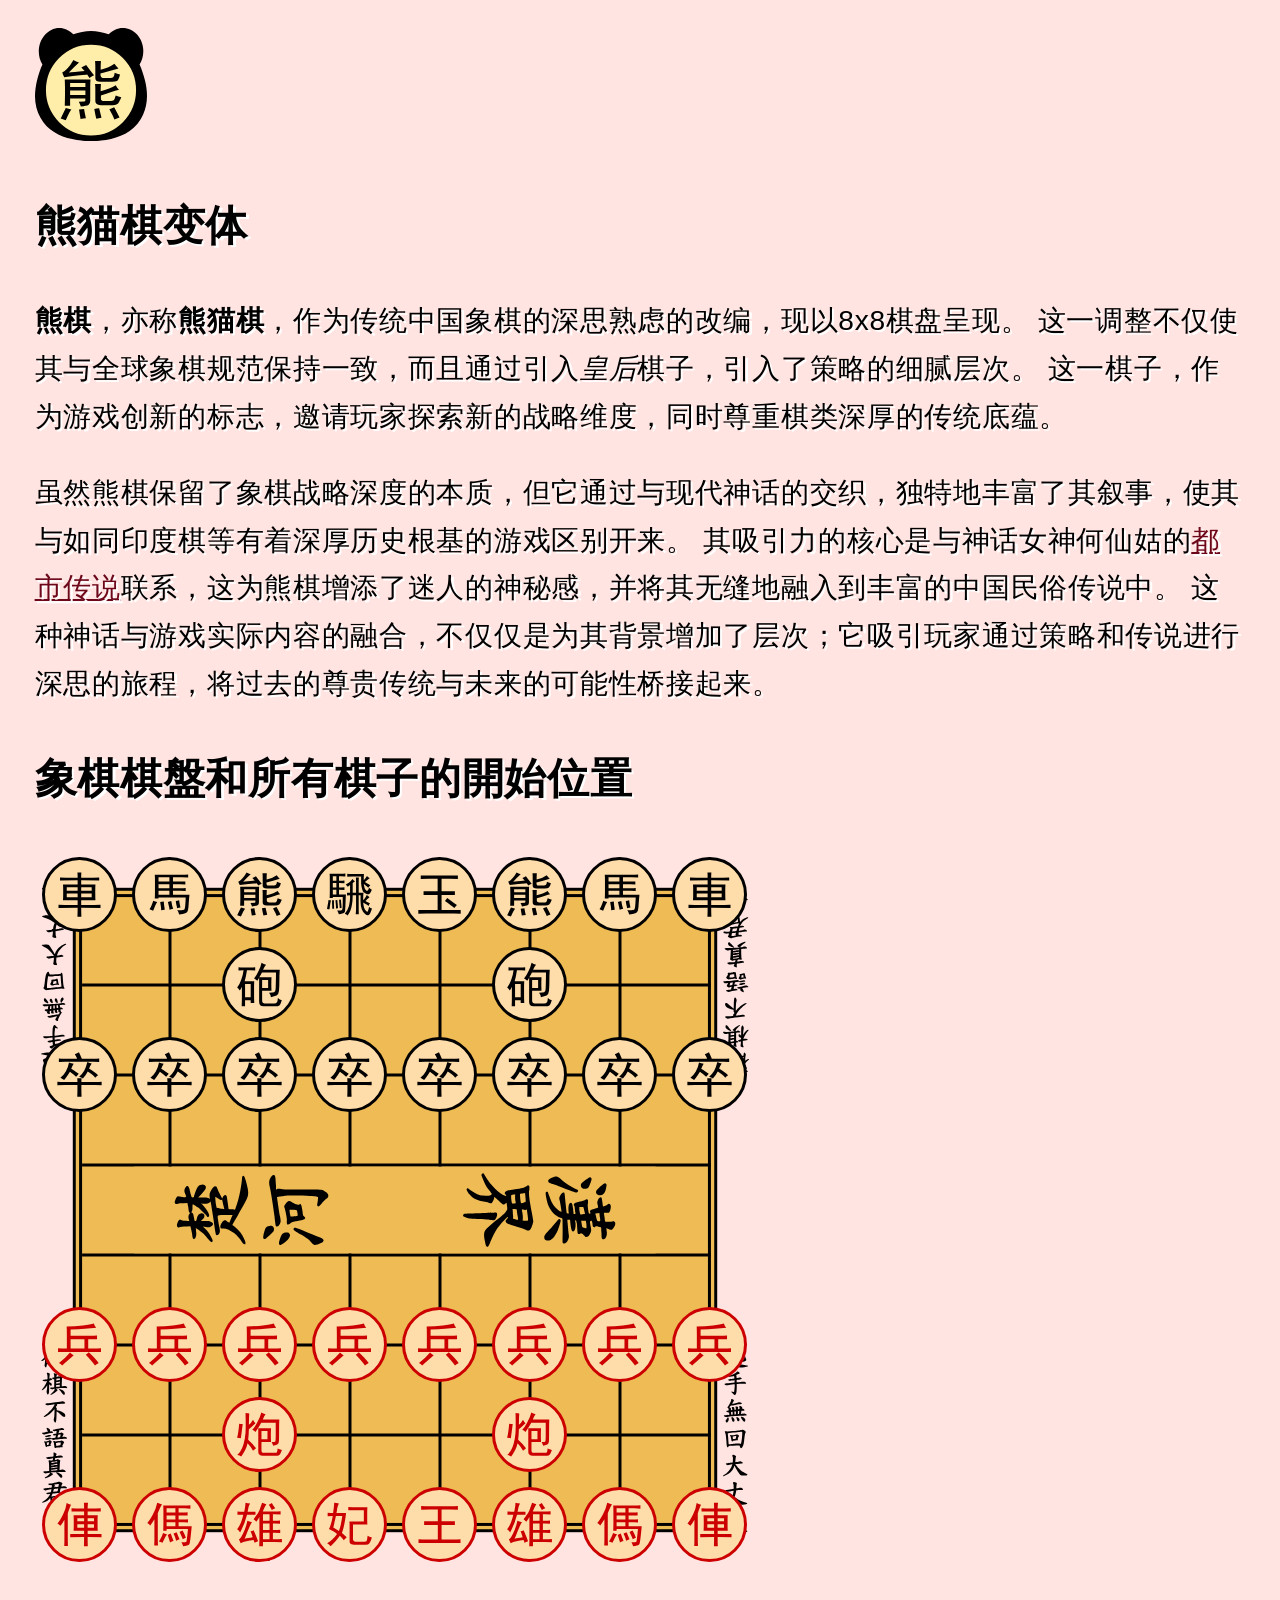
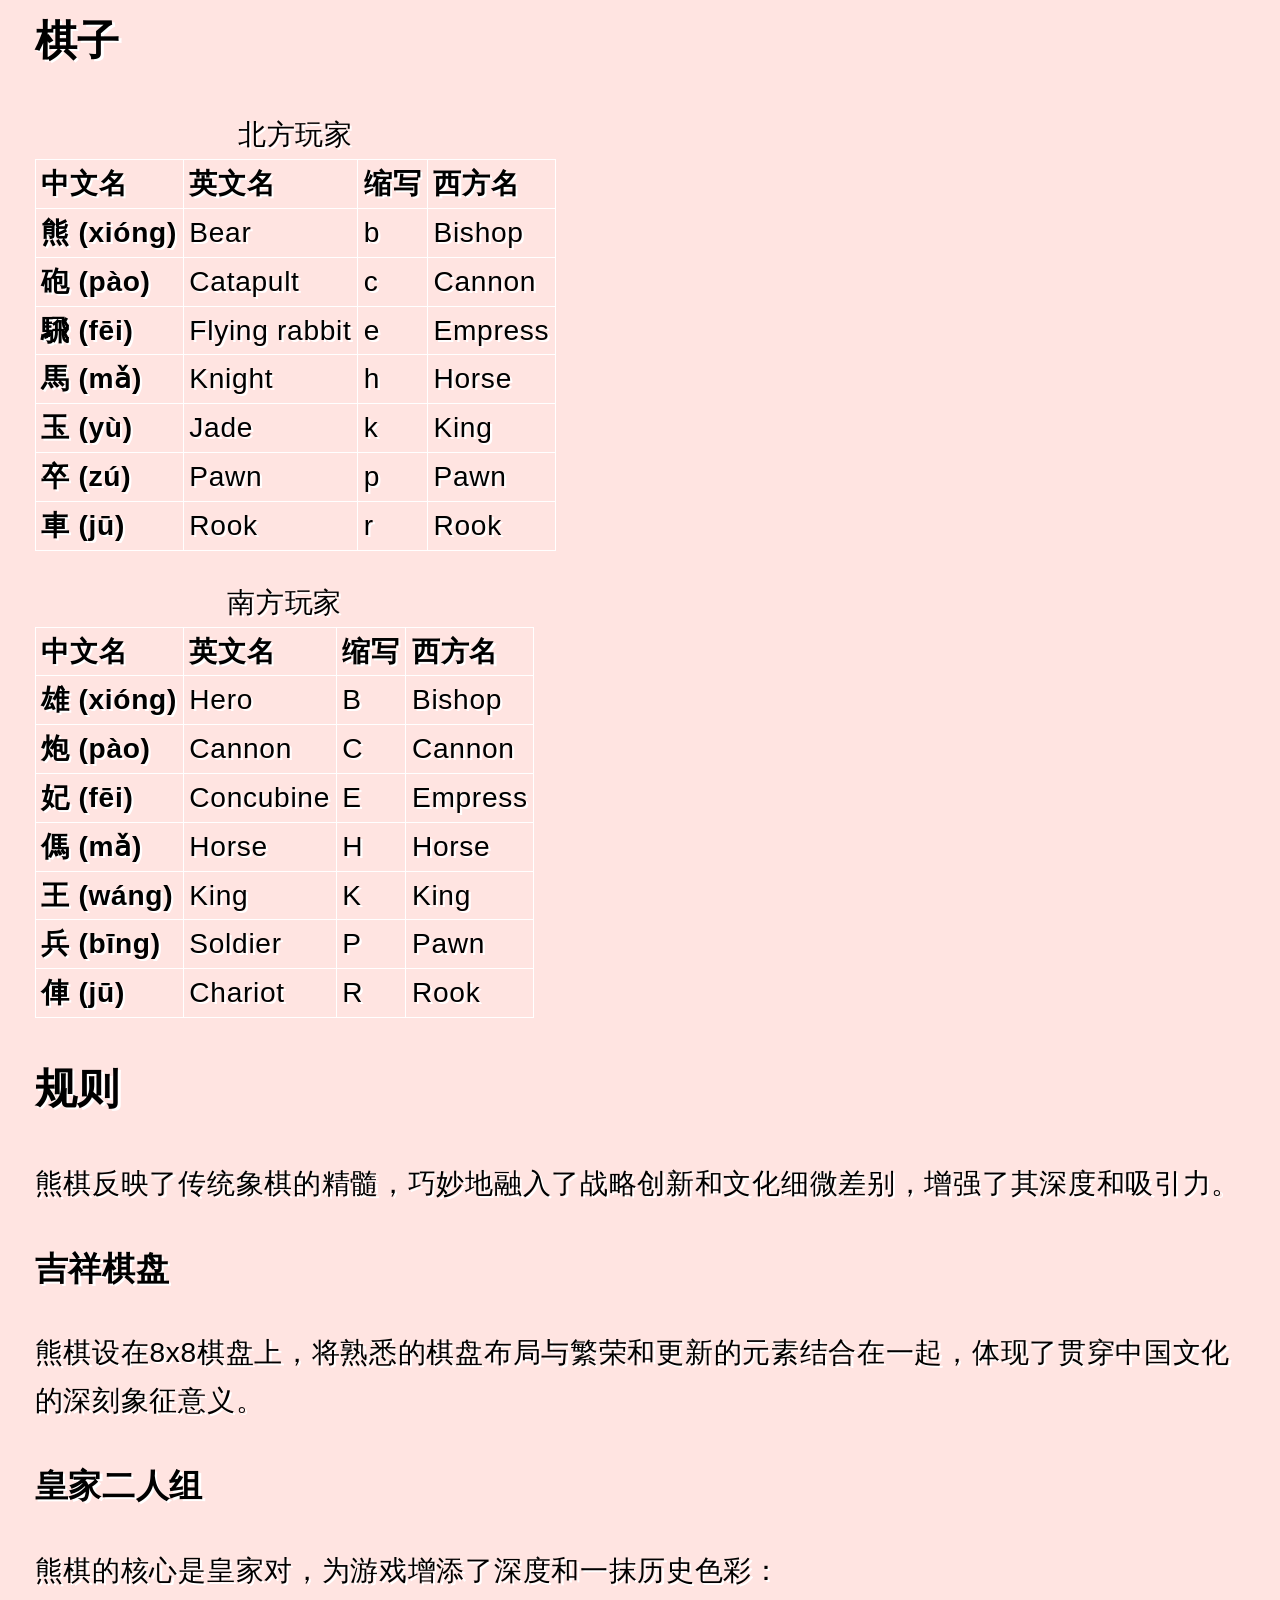
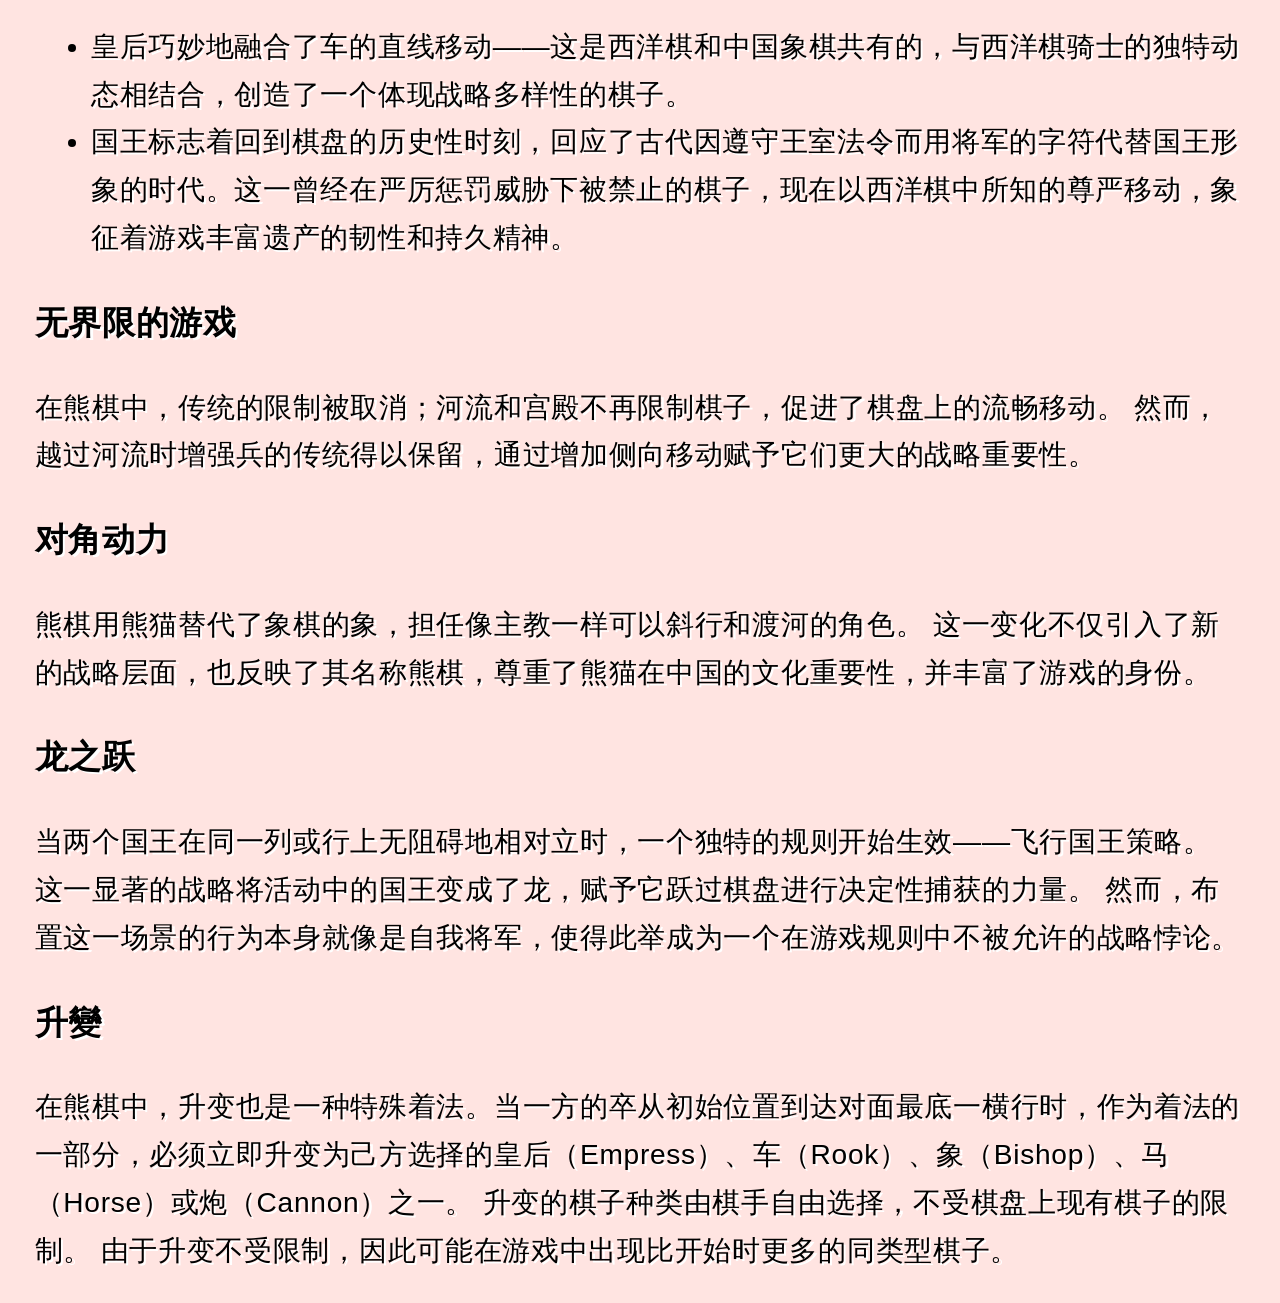
==== commit a3040a1d: "feat: 哈罗世界" ====
--- a/index.html
+++ b/index.html
@@ -1,35 +1,34 @@
 <!DOCTYPE html>
 <html lang="zh" dir="ltr" itemscope itemtype="https://schema.org/Game">
   <head>
-    <title>熊棋 - 熊猫象棋</title>
+    <title>熊棋</title>
 
     <meta charset="UTF-8">
     <meta name="viewport" content="width=device-width,initial-scale=1">
     <meta name="robots" content="index, follow">
-
-    <meta name="description" content="熊棋（熊猫象棋）完整规则。一种源自象棋的抽象策略游戏，在8×8棋盘上进行：棋子、走法、升变、将帅照面及终局条件。">
-    <meta name="keywords" content="象棋, 熊棋, 规则, 熊猫象棋, 游戏, 中国象棋, 变体, 棋盘游戏">
-
-    <meta property="og:site_name" content="熊棋">
-    <meta property="og:title" content="熊棋 - 熊猫象棋">
+    <meta name="description" content="一种象棋变体，以熊代替象，采用8x8棋盘，目的是将死国王。">
+    <meta name="keywords" content="Xiangqi, 熊棋, ションチー, Xiongqi, rules, Panda Chess, game">
+    <meta name="author" content="何仙姑">
+
+    <meta property="og:title" content="熊棋">
     <meta property="og:type" content="website">
     <meta property="og:url" content="https://zh.xiongqi.page/">
-    <meta property="og:description" content="熊棋（熊猫象棋）完整规则：8×8棋盘、棋子、走法、将军（参考信息）、升变、龙及终局。">
     <meta property="og:image" content="https://zh.xiongqi.page/img/xiongqi-starting-position.webp">
 
     <meta name="twitter:card" content="summary_large_image">
-    <meta name="twitter:title" content="熊棋 - 熊猫象棋">
-    <meta name="twitter:description" content="熊棋（熊猫象棋）完整规则：8×8棋盘、棋子、走法、升变、龙及终局。">
+    <meta name="twitter:title" content="熊棋">
     <meta name="twitter:image" content="https://zh.xiongqi.page/img/xiongqi-starting-position.webp">
 
+    <link rel="canonical" href="https://zh.xiongqi.page/">
     <link rel="icon" type="image/svg+xml" sizes="any" href="favicon.svg">
 
+    <link rel="stylesheet" href="css/props.css" type="text/css" media="all">
+    <link rel="stylesheet" href="css/all.css" type="text/css" media="all">
+    <link rel="stylesheet" href="css/print.css" type="text/css" media="print">
+    <link rel="stylesheet" href="css/screen.css" type="text/css" media="screen">
+
     <link rel="alternate" hreflang="en" href="https://en.xiongqi.page/">
-    <link rel="alternate" hreflang="fr" href="https://fr.xiongqi.page/">
-    <link rel="alternate" hreflang="ja" href="https://ja.xiongqi.page/">
-    <link rel="alternate" hreflang="th" href="https://th.xiongqi.page/">
     <link rel="alternate" hreflang="zh" href="https://zh.xiongqi.page/">
-    <link rel="alternate" hreflang="x-default" href="https://xiongqi.page/">
 
     <link rel="canonical" href="https://zh.xiongqi.page/">
 
@@ -37,699 +36,327 @@
       {
         "@context": "https://schema.org",
         "@type": "Game",
-        "@id": "https://zh.xiongqi.page/#game",
-        "name": "熊棋 — 熊猫象棋",
-        "alternateName": [
-          "熊棋",
-          "Xiongqi",
-          "熊猫象棋"
-        ],
-        "description": "熊棋（熊猫象棋）完整规则。一种源自象棋的抽象策略游戏，在8×8棋盘上进行：棋子、走法、升变、将帅照面及终局条件。",
-        "keywords": "象棋, 熊棋, 规则, 熊猫象棋, 游戏, 中国象棋, 变体, 棋盘游戏",
+        "name": "熊棋",
+        "description": "一种象棋变体，以熊代替象，采用8x8棋盘，目的是将死国王。",
+        "keywords": "Xiangqi, 熊棋, ションチー, Xiongqi, rules, Panda Chess, game",
         "image": "https://zh.xiongqi.page/img/xiongqi-starting-position.webp",
         "url": "https://zh.xiongqi.page/",
-        "inLanguage": "zh",
-        "numberOfPlayers": {
-          "@type": "QuantitativeValue",
-          "minValue": 2,
-          "maxValue": 2
+        "publisher": {
+          "@type": "Organization",
+          "name": "Sashité",
+          "url": "https://sashite.com/"
         },
-        "creator": {
+        "author": {
           "@type": "Person",
           "name": "Cyril Veltin"
         },
-        "license": "https://creativecommons.org/publicdomain/zero/1.0/",
-        "isBasedOn": {
-          "@type": "ShortStory",
-          "name": "魏的梦",
-          "url": "https://zh.xiongqi.page/dushi-chuanshuo/",
-          "inLanguage": "zh",
-          "author": {
-            "@type": "Person",
-            "name": "Cyril Veltin"
-          },
-          "license": "https://creativecommons.org/publicdomain/zero/1.0/"
-        },
-        "sameAs": [
-          "https://xiongqi.page/",
-          "https://en.xiongqi.page/",
-          "https://fr.xiongqi.page/",
-          "https://th.xiongqi.page/",
-          "https://ja.xiongqi.page/"
-        ],
         "datePublished": "2019-04-28"
       }
     </script>
-
-    <style>
-      header {
-        display: flex;
-        gap: 1em;
-        align-items: flex-start;
-      }
-
-      article figure,
-      header figure,
-      header p {
-        margin: 0;
-      }
-
-      article figure img {
-        display: block;
-        max-width: 100%;
-        height: auto;
-      }
-
-      article figure figcaption {
-        font-size: 0.9rem;
-        margin-top: 0.5rem;
-      }
-
-      nav[aria-label="目录"] {
-        display: inline-block;
-        margin: 1em 0;
-        padding: 1em;
-        background: #ccc;
-        border-radius: 1em;
-      }
-
-      nav[aria-label="目录"] ol {
-        margin: 0;
-        padding-left: 1.5em;
-      }
-
-      nav[aria-label="目录"] li {
-        margin: 0.3em 0;
-      }
-    </style>
   </head>
 
   <body>
     <header>
-      <figure>
-        <img src="favicon.svg" alt="熊棋标志" height="64" width="64">
-      </figure>
-
-      <p>
-        熊棋，又称<q>熊猫象棋</q>，是一种源自象棋（中国象棋）的抽象策略游戏，
-        适配于8×8棋盘。<br>
-        本文档描述了进行熊棋对弈所需的完整且明确的规则。
-      </p>
+      <picture>
+        <img
+          src="favicon.svg"
+          alt="熊棋的标志。"
+          title="熊棋"
+          height="512"
+          width="512">
+      </picture>
     </header>
 
-    <hr>
-
-    <main>
-      <article>
-        <h1>游戏规则</h1>
-
-        <nav aria-label="目录">
-          <h2>目录</h2>
-          <ol>
-            <li><a href="#jiben-gainian">基本概念</a></li>
-            <li><a href="#qipan-he-chushipaizhi">棋盘与初始布局</a></li>
-            <li><a href="#xingqi-chiqi-he-qizi">行棋、吃子与棋子</a></li>
-            <li><a href="#zhaomian-he-long">将帅照面与龙</a></li>
-            <li><a href="#shengbian">兵的升变</a></li>
-            <li><a href="#zhongju">终局</a></li>
-          </ol>
-        </nav>
-
-        <section id="jiben-gainian">
-          <h2>1. 基本概念</h2>
-
-          <ul>
-            <li>本游戏由两方对弈：南方与北方。</li>
-            <li>南方始终先行。</li>
-            <li>此后双方轮流走棋，每次一步。</li>
-            <li>一步棋是按照下述规则移动己方的一枚棋子。</li>
-            <li>每方的终极棋子是其将（帅），若发生变化则为龙。</li>
-            <li>吃掉终极棋子即刻结束对局。</li>
-          </ul>
-
-          <h3>1.1 将军与将死（参考信息）</h3>
-
-          <p>
-            熊棋中存在<strong>将军</strong>与<strong>将死</strong>的概念，
-            但这些概念仅为<strong>参考信息</strong>：
-            它们不限制允许的着法。
-          </p>
-
-          <ul>
-            <li>
-              <strong>将军</strong>：一方的终极棋子（将或龙）
-              被对方至少一枚棋子攻击的局面。
-              宣布<q>将军</q>是礼貌的表现，但非强制性。
-            </li>
-            <li>
-              <strong>将死</strong>：无法解除的将军局面。
-              被将死的一方处于败势；
-              按照惯例，应主动认输而非等待被吃。
-            </li>
-          </ul>
-
-          <p>
-            将己方的终极棋子置于将军状态或保持将军状态的着法并不被禁止。
-            这样的着法仍然合规，但对方随即可以吃掉该终极棋子
-            并立即获胜。
-          </p>
-
-          <h3>1.2 合规着法的定义</h3>
-
-          <p>
-            在本文档中，<strong>合规着法</strong>是指符合以下条件的着法：
-            (1) 行棋与吃子规则，
-            (2) 照面与升变规则，
-            以及 (3) 禁止重复。
-            将军状态不包含在此定义中。
-          </p>
-        </section>
-
-        <section id="qipan-he-chushipaizhi">
-          <h2>2. 棋盘与初始布局</h2>
-
-          <section id="qipan">
-            <h3>2.1 棋盘</h3>
-
-            <ul>
-              <li>熊棋在8列×8行（8×8）的棋盘上进行。</li>
-              <li>从南方视角，列从左到右命名为：a、b、c、d、e、f、g、h。</li>
-              <li>从南方视角，行从下到上编号为：1、2、3、4、5、6、7、8。</li>
-              <li>南方占据靠近第1行的区域，北方占据靠近第8行的区域。</li>
-              <li><q>河界</q>位于第4行与第5行之间。</li>
-            </ul>
-          </section>
-
-          <section id="qizi">
-            <h3>2.2 棋子</h3>
-
-            <p>开局时，每方拥有以下棋子：</p>
-
-            <ul>
-              <li>将 1枚</li>
-              <li>士 1枚</li>
-              <li>车 2枚</li>
-              <li>熊 2枚</li>
-              <li>马 2枚</li>
-              <li>炮 2枚</li>
-              <li>兵 8枚</li>
-            </ul>
-
-            <p>
-              <strong>龙</strong>不在初始布局中：仅当双方的将照面时才会出现。
-              <strong>妃</strong>不在初始布局中：仅通过兵的升变出现。
-            </p>
-          </section>
-
-          <section id="chushipaizhi">
-            <h3>2.3 初始布局</h3>
-
-            <p>初始布局对双方结构相同，呈镜像排列。</p>
-
-            <figure>
-              <img
-                src="img/xiongqi-starting-position.webp"
-                alt="初始布局图：每方第一行从左到右为：车、马、熊、士、将、熊、马、车。第二行c位和f位各有一炮。第三行八枚兵一字排开。"
-                height="769"
-                width="768">
-              <figcaption>熊棋初始布局</figcaption>
-            </figure>
-
-            <section id="nanfang">
-              <h4>2.3.1 南方</h4>
-
-              <ul>
-                <li>第1行（a1至h1）：车、马、熊、士、将、熊、马、车。</li>
-                <li>第2行：c2有炮，f2有炮，其余格为空。</li>
-                <li>第3行：每格一兵（a3至h3）。</li>
-              </ul>
-            </section>
-
-            <section id="beifang">
-              <h4>2.3.2 北方</h4>
-
-              <ul>
-                <li>第8行（a8至h8）：车、马、熊、士、将、熊、马、车。</li>
-                <li>第7行：c7有炮，f7有炮，其余格为空。</li>
-                <li>第6行：每格一兵（a6至h6）。</li>
-              </ul>
-            </section>
-          </section>
-
-          <section id="qizi-mingming">
-            <h3>2.4 棋子命名规则</h3>
-
-            <p>
-              按照惯例，每种棋子根据所属方配有不同的汉字和拉丁字母缩写
-              （南方用大写，北方用小写）。
-              这些规则便于记谱和程序实现，但不改变游戏规则。
-            </p>
-
-            <table>
-              <caption>各方棋子命名</caption>
-              <thead>
-                <tr>
-                  <th rowspan="2" scope="col">棋子类型</th>
-                  <th colspan="2" scope="colgroup">南方</th>
-                  <th colspan="2" scope="colgroup">北方</th>
-                </tr>
-                <tr>
-                  <th scope="col">汉字</th>
-                  <th scope="col"><abbr title="缩写">缩</abbr></th>
-                  <th scope="col">汉字</th>
-                  <th scope="col"><abbr title="缩写">缩</abbr></th>
-                </tr>
-              </thead>
-              <tbody>
-                <tr>
-                  <th scope="row">士</th>
-                  <td>仕</td>
-                  <td><code>A</code></td>
-                  <td>士</td>
-                  <td><code>a</code></td>
-                </tr>
-                <tr>
-                  <th scope="row">熊</th>
-                  <td>雄</td>
-                  <td><code>B</code></td>
-                  <td>熊</td>
-                  <td><code>b</code></td>
-                </tr>
-                <tr>
-                  <th scope="row">炮</th>
-                  <td>炮</td>
-                  <td><code>C</code></td>
-                  <td>砲</td>
-                  <td><code>c</code></td>
-                </tr>
-                <tr>
-                  <th scope="row">龙</th>
-                  <td>鳳</td>
-                  <td><code>D</code></td>
-                  <td>龍</td>
-                  <td><code>d</code></td>
-                </tr>
-                <tr>
-                  <th scope="row">妃</th>
-                  <td>妃</td>
-                  <td><code>E</code></td>
-                  <td>騛</td>
-                  <td><code>e</code></td>
-                </tr>
-                <tr>
-                  <th scope="row">将</th>
-                  <td>帥</td>
-                  <td><code>G</code></td>
-                  <td>將</td>
-                  <td><code>g</code></td>
-                </tr>
-                <tr>
-                  <th scope="row">马</th>
-                  <td>傌</td>
-                  <td><code>H</code></td>
-                  <td>馬</td>
-                  <td><code>h</code></td>
-                </tr>
-                <tr>
-                  <th scope="row">车</th>
-                  <td>俥</td>
-                  <td><code>R</code></td>
-                  <td>車</td>
-                  <td><code>r</code></td>
-                </tr>
-                <tr>
-                  <th scope="row">兵</th>
-                  <td>兵</td>
-                  <td><code>S</code></td>
-                  <td>卒</td>
-                  <td><code>s</code></td>
-                </tr>
-              </tbody>
-            </table>
-          </section>
-        </section>
-
-        <section id="xingqi-chiqi-he-qizi">
-          <h2>3. 行棋、吃子与棋子</h2>
-
-          <section id="jiben-yuanze">
-            <h3>3.1 基本原则</h3>
-
-            <ul>
-              <li>轮到己方时，走动己方的一枚棋子。</li>
-              <li>一步棋将棋子从起始格移动到目标格。</li>
-              <li>目标格必须为空或有对方棋子占据。</li>
-              <li>棋子不能移动到己方棋子占据的格子。</li>
-              <li>
-                若目标格有对方棋子，则该棋子被吃：
-                从棋盘上移除，移动的棋子占据其位置。
-              </li>
-              <li>
-                除非在棋子说明中另有规定，棋子不能越子：
-                起始格与目标格之间的所有格子必须为空。
-              </li>
-            </ul>
-          </section>
-
-          <section id="qizi-xingqi">
-            <h3>3.2 棋子</h3>
-
-            <p>
-              以下各节描述每种棋子的行棋与吃子规则。
-              除非明确说明，棋子按其正常规则移动到有对方棋子的格子即可吃子。
-            </p>
-
-            <section id="shi">
-              <h4>3.2.1 士</h4>
-
-              <ul>
-                <li>士沿对角线移动一格。</li>
-                <li>可移动到棋盘上的任意格子。</li>
-              </ul>
-            </section>
-
-            <section id="xiong">
-              <h4>3.2.2 熊</h4>
-
-              <ul>
-                <li>熊沿对角线移动任意格数。</li>
-                <li>不能越子：途经的所有格子必须为空。</li>
-              </ul>
-            </section>
-
-            <section id="pao">
-              <h4>3.2.3 炮</h4>
-
-              <dl>
-                <dt>不吃子的移动</dt>
-                <dd>
-                  <ul>
-                    <li>炮沿横向或纵向移动任意格数。</li>
-                    <li>途经的所有格子必须为空。</li>
-                  </ul>
-                </dd>
-
-                <dt>吃子</dt>
-                <dd>
-                  <ul>
-                    <li>炮必须与目标在同一行或同一列。</li>
-                    <li>
-                      炮与目标之间必须<strong>恰好有一枚</strong>棋子（任何一方均可），
-                      称为<q>炮架</q>。
-                    </li>
-                    <li>炮架与目标之间不得有其他棋子。</li>
-                    <li>炮通过越过炮架移动到目标格来吃子。</li>
-                  </ul>
-                </dd>
-              </dl>
-
-              <p>
-                炮在没有炮架时不能吃子，炮与目标之间有两枚或更多棋子时也不能吃子。
-              </p>
-            </section>
-
-            <section id="long">
-              <h4>3.2.4 龙</h4>
-
-              <p>
-                龙（又称<q>飞将</q>）仅在双方的将照面后出现。
-                一旦出现，即永久取代该方的将，成为终极棋子。
-              </p>
-
-              <dl>
-                <dt>不吃子的移动</dt>
-                <dd>
-                  <ul>
-                    <li>龙沿横向或纵向移动一格。</li>
-                  </ul>
-                </dd>
-
-                <dt>吃子</dt>
-                <dd>
-                  <ul>
-                    <li>龙在其所在行或列的任意距离处吃子。</li>
-                    <li>不能越子：龙与目标之间的所有格子必须为空。</li>
-                  </ul>
-                </dd>
-              </dl>
-            </section>
-
-            <section id="fei">
-              <h4>3.2.5 妃</h4>
-
-              <p>
-                妃不在初始布局中：通过升变出现。
-                每步棋选择一种移动方式。
-              </p>
-
-              <dl>
-                <dt>车式</dt>
-                <dd>
-                  <ul>
-                    <li>沿横向或纵向移动任意格数。</li>
-                    <li>不能越子：途经的所有格子必须为空。</li>
-                  </ul>
-                </dd>
-
-                <dt>骑士式</dt>
-                <dd>
-                  <ul>
-                    <li><q>L</q>形移动：沿一个正交方向移动两格，然后垂直方向移动一格。</li>
-                    <li>此方式允许越子。</li>
-                  </ul>
-                </dd>
-              </dl>
-
-              <p>
-                妃的<q>骑士</q>式与马的走法不同，因为马可能被蹩腿。
-              </p>
-            </section>
-
-            <section id="jiang">
-              <h4>3.2.6 将</h4>
-
-              <ul>
-                <li>将沿横向或纵向移动一格。</li>
-                <li>可移动到棋盘上的任意格子。</li>
-                <li>将在未被龙取代前是终极棋子。</li>
-              </ul>
-            </section>
-
-            <section id="ma">
-              <h4>3.2.7 马</h4>
-
-              <ul>
-                <li>
-                  马分两步移动：
-                  <ol>
-                    <li>沿一个正交方向（上、下、左、右）移动一格；</li>
-                    <li>然后沿对角向外移动一格。</li>
-                  </ol>
-                </li>
-                <li>
-                  马不能越子：相邻的正交格（马的<q>蹩腿点</q>）必须为空。
-                  若该格被占据，则该方向的移动被阻挡。
-                </li>
-              </ul>
-            </section>
-
-            <section id="che">
-              <h4>3.2.8 车</h4>
-
-              <ul>
-                <li>车沿横向或纵向移动任意格数。</li>
-                <li>不能越子：途经的所有格子必须为空。</li>
-              </ul>
-            </section>
-
-            <section id="bing">
-              <h4>3.2.9 兵</h4>
-
-              <p>各方的兵朝相反方向前进：</p>
-
-              <ul>
-                <li>南方的兵向北前进（行数增加：从第3行向第8行）。</li>
-                <li>北方的兵向南前进（行数减少：从第6行向第1行）。</li>
-              </ul>
-
-              <section id="bing-guohe-qian">
-                <h5>3.2.9.1 过河前</h5>
-
-                <ul>
-                  <li>南方的兵在第1至第4行时为<q>过河前</q>。</li>
-                  <li>北方的兵在第5至第8行时为<q>过河前</q>。</li>
-                  <li>
-                    过河前，兵：
-                    <ul>
-                      <li>向前移动一格；</li>
-                      <li>以同样方式吃子；</li>
-                      <li>不能后退或横向移动。</li>
-                    </ul>
-                  </li>
-                </ul>
-              </section>
-
-              <section id="bing-guohe-hou">
-                <h5>3.2.9.2 过河后</h5>
-
-                <ul>
-                  <li>南方的兵到达第5行或更远时即为过河。</li>
-                  <li>北方的兵到达第4行或更近时即为过河。</li>
-                  <li>
-                    过河后，兵：
-                    <ul>
-                      <li>保持向前移动一格；</li>
-                      <li>增加横向移动一格（左或右）；</li>
-                      <li>可向前或横向吃子；</li>
-                      <li>仍不能后退。</li>
-                    </ul>
-                  </li>
-                </ul>
-              </section>
-            </section>
-          </section>
-        </section>
-
-        <section id="zhaomian-he-long">
-          <h2>4. 将帅照面与龙</h2>
-
-          <p>双方的将被称为<q>照面</q>当：</p>
-
-          <ul>
-            <li>它们在同一列；</li>
-            <li>它们之间没有棋子；</li>
-            <li>南方的将在北方的将所在行的下方。</li>
-          </ul>
-
-          <p>
-            <strong>一旦出现此局面，双方的将立即变为龙。</strong>
-          </p>
-
-          <ul>
-            <li>变化适用于双方，即使只有一方走了造成照面的棋。</li>
-            <li>龙永久取代该方的将。</li>
-            <li>各方的终极棋子随即变为龙。</li>
-          </ul>
-        </section>
-
-        <section id="shengbian">
-          <h2>5. 兵的升变</h2>
-
-          <ul>
-            <li>
-              当兵在对方底线（南方为第8行，北方为第1行）完成移动时，
-              棋手可选择升变。
-            </li>
-            <li>升变是可选的：棋手可立即升变或保持兵不变。</li>
-            <li>已在底线的兵可在之后升变，前提是棋手刚刚移动了该兵。</li>
-            <li>
-              升变时，兵被移除并在同一格上替换为以下棋子之一：
-              妃、士、炮、车、熊、马。
-            </li>
-            <li>禁止升变为将（因此也禁止升变为龙）。</li>
-            <li>选择自由：棋手可拥有多枚同类型棋子。</li>
-          </ul>
-        </section>
-
-        <section id="zhongju">
-          <h2>6. 终局</h2>
-
-          <section id="chiqi-huosheng">
-            <h3>6.1 吃子获胜</h3>
-
-            <p>
-              一方吃掉对方的终极棋子即刻获胜：
-              将，或若已发生变化则为龙。
-            </p>
-          </section>
-
-          <section id="wuqi-kebou-shibai">
-            <h3>6.2 无棋可走失败</h3>
-
-            <p>
-              一方在其回合没有任何合规着法时即刻失败。
-              是否将军对此规则无影响。
-            </p>
-          </section>
-
-          <section id="chongfu-shibai">
-            <h3>6.3 重复局面失败</h3>
-
-            <p>禁止重复。</p>
-
-            <p>
-              <strong>局面</strong>包括棋盘配置和轮到哪方走棋。
-            </p>
-
-            <p>
-              一步棋被称为<strong>重复</strong>，如果它满足以下两个条件：
-            </p>
-
-            <ol>
-              <li>它重现了对局中已出现过的局面；</li>
-              <li>
-                它与之前导致该局面的着法相同
-                （同一棋子、同一起始格、同一目标格、相同的升变选择（如适用））。
-              </li>
-            </ol>
-
-            <p>
-              重复的着法被禁止。若棋手走出重复的着法，则立即失败。
-            </p>
-          </section>
-
-          <section id="zili-buzu-hejú">
-            <h3>6.4 子力不足和棋</h3>
-
-            <p>
-              若双方棋盘上仅剩各自的终极棋子，则判为和棋。
-            </p>
-          </section>
-
-          <section id="wushi-huihe-heju">
-            <h3>6.5 五十回合和棋</h3>
-
-            <p>
-              若<strong>双方各走50步</strong>（即<strong>100半步</strong>）
-              <strong>无任何吃子</strong>且<strong>无任何兵的移动</strong>，
-              可判为和棋。
-              根据情况（裁判、平台），此和棋可为申请制或自动生效。
-            </p>
-          </section>
-
-          <section id="qita-qingkuang">
-            <h3>6.6 其他情况</h3>
-
-            <p>
-              对局也可因认输、超时或双方同意和棋而结束。
-            </p>
-          </section>
-        </section>
-      </article>
-    </main>
-
-    <hr>
-
-    <nav aria-label="语言选择">
-      <p>其他语言版本：</p>
+    <article>
+      <h1>熊猫棋变体</h1>
+
+      <blockquote>
+        <p>
+          <strong title="熊猫棋">熊棋</strong>，亦称<strong>熊猫棋</strong>，作为传统中国象棋的深思熟虑的改编，现以8x8棋盘呈现。
+          这一调整不仅使其与全球象棋规范保持一致，而且通过引入<cite>皇后</cite>棋子，引入了策略的细腻层次。
+          这一棋子，作为游戏创新的标志，邀请玩家探索新的战略维度，同时尊重棋类深厚的传统底蕴。
+        </p>
+
+        <p>
+          虽然熊棋保留了象棋战略深度的本质，但它通过与现代神话的交织，独特地丰富了其叙事，使其与如同印度棋等有着深厚历史根基的游戏区别开来。
+          其吸引力的核心是与神话女神何仙姑的<a href="/dushi-chuanshuo/" title="熊棋都市传说">都市传说</a>联系，这为熊棋增添了迷人的神秘感，并将其无缝地融入到丰富的中国民俗传说中。
+          这种神话与游戏实际内容的融合，不仅仅是为其背景增加了层次；它吸引玩家通过策略和传说进行深思的旅程，将过去的尊贵传统与未来的可能性桥接起来。
+        </p>
+      </blockquote>
+
+      <h2>象棋棋盤和所有棋子的開始位置</h2>
+
+      <table class="squares">
+        <tbody>
+          <tr class="rank">
+            <td class="square" data-coordinate="a8"><img class="piece" draggable="true" data-code="x:r" data-variant="xiongqi" data-side="north" src="img/variant/xiongqi/north/eastern/rook.svg" alt="Rook"></td>
+            <td class="square" data-coordinate="b8"><img class="piece" draggable="true" data-code="x:h" data-variant="xiongqi" data-side="north" src="img/variant/xiongqi/north/eastern/horse.svg" alt="Horse"></td>
+            <td class="square" data-coordinate="c8"><img class="piece" draggable="true" data-code="x:b" data-variant="xiongqi" data-side="north" src="img/variant/xiongqi/north/eastern/bishop.svg" alt="Bishop"></td>
+            <td class="square" data-coordinate="d8"><img class="piece" draggable="true" data-code="x:e" data-variant="xiongqi" data-side="north" src="img/variant/xiongqi/north/eastern/empress.svg" alt="Empress"></td>
+            <td class="square" data-coordinate="e8"><img class="piece" draggable="true" data-code="x:k^" data-variant="xiongqi" data-side="north" src="img/variant/xiongqi/north/eastern/king.svg" alt="King"></td>
+            <td class="square" data-coordinate="f8"><img class="piece" draggable="true" data-code="x:b" data-variant="xiongqi" data-side="north" src="img/variant/xiongqi/north/eastern/bishop.svg" alt="Bishop"></td>
+            <td class="square" data-coordinate="g8"><img class="piece" draggable="true" data-code="x:h" data-variant="xiongqi" data-side="north" src="img/variant/xiongqi/north/eastern/horse.svg" alt="Horse"></td>
+            <td class="square" data-coordinate="h8"><img class="piece" draggable="true" data-code="x:r" data-variant="xiongqi" data-side="north" src="img/variant/xiongqi/north/eastern/rook.svg" alt="Rook"></td>
+          </tr>
+
+          <tr class="rank">
+            <td class="square" data-coordinate="a7"></td>
+            <td class="square" data-coordinate="b7"></td>
+            <td class="square" data-coordinate="c7"><img class="piece" draggable="true" data-code="x:c" data-variant="xiongqi" data-side="north" src="img/variant/xiongqi/north/eastern/cannon.svg" alt="Cannon"></td>
+            <td class="square" data-coordinate="d7"></td>
+            <td class="square" data-coordinate="e7"></td>
+            <td class="square" data-coordinate="f7"><img class="piece" draggable="true" data-code="x:c" data-variant="xiongqi" data-side="north" src="img/variant/xiongqi/north/eastern/cannon.svg" alt="Cannon"></td>
+            <td class="square" data-coordinate="g7"></td>
+            <td class="square" data-coordinate="h7"></td>
+          </tr>
+
+          <tr class="rank">
+            <td class="square" data-coordinate="a6"><img class="piece" draggable="true" data-code="x:p" data-variant="xiongqi" data-side="north" src="img/variant/xiongqi/north/eastern/pawn.svg" alt="Pawn"></td>
+            <td class="square" data-coordinate="b6"><img class="piece" draggable="true" data-code="x:p" data-variant="xiongqi" data-side="north" src="img/variant/xiongqi/north/eastern/pawn.svg" alt="Pawn"></td>
+            <td class="square" data-coordinate="c6"><img class="piece" draggable="true" data-code="x:p" data-variant="xiongqi" data-side="north" src="img/variant/xiongqi/north/eastern/pawn.svg" alt="Pawn"></td>
+            <td class="square" data-coordinate="d6"><img class="piece" draggable="true" data-code="x:p" data-variant="xiongqi" data-side="north" src="img/variant/xiongqi/north/eastern/pawn.svg" alt="Pawn"></td>
+            <td class="square" data-coordinate="e6"><img class="piece" draggable="true" data-code="x:p" data-variant="xiongqi" data-side="north" src="img/variant/xiongqi/north/eastern/pawn.svg" alt="Pawn"></td>
+            <td class="square" data-coordinate="f6"><img class="piece" draggable="true" data-code="x:p" data-variant="xiongqi" data-side="north" src="img/variant/xiongqi/north/eastern/pawn.svg" alt="Pawn"></td>
+            <td class="square" data-coordinate="g6"><img class="piece" draggable="true" data-code="x:p" data-variant="xiongqi" data-side="north" src="img/variant/xiongqi/north/eastern/pawn.svg" alt="Pawn"></td>
+            <td class="square" data-coordinate="h6"><img class="piece" draggable="true" data-code="x:p" data-variant="xiongqi" data-side="north" src="img/variant/xiongqi/north/eastern/pawn.svg" alt="Pawn"></td>
+          </tr>
+
+          <tr class="rank">
+            <td class="square" data-coordinate="a5"></td>
+            <td class="square" data-coordinate="b5"></td>
+            <td class="square" data-coordinate="c5"></td>
+            <td class="square" data-coordinate="d5"></td>
+            <td class="square" data-coordinate="e5"></td>
+            <td class="square" data-coordinate="f5"></td>
+            <td class="square" data-coordinate="g5"></td>
+            <td class="square" data-coordinate="h5"></td>
+          </tr>
+
+          <tr class="rank">
+            <td class="square" data-coordinate="a4"></td>
+            <td class="square" data-coordinate="b4"></td>
+            <td class="square" data-coordinate="c4"></td>
+            <td class="square" data-coordinate="d4"></td>
+            <td class="square" data-coordinate="e4"></td>
+            <td class="square" data-coordinate="f4"></td>
+            <td class="square" data-coordinate="g4"></td>
+            <td class="square" data-coordinate="h4"></td>
+          </tr>
+
+          <tr class="rank">
+            <td class="square" data-coordinate="a3"><img class="piece" draggable="true" data-code="X:P" data-variant="xiongqi" data-side="south" src="img/variant/xiongqi/south/eastern/pawn.svg" alt="Pawn"></td>
+            <td class="square" data-coordinate="b3"><img class="piece" draggable="true" data-code="X:P" data-variant="xiongqi" data-side="south" src="img/variant/xiongqi/south/eastern/pawn.svg" alt="Pawn"></td>
+            <td class="square" data-coordinate="c3"><img class="piece" draggable="true" data-code="X:P" data-variant="xiongqi" data-side="south" src="img/variant/xiongqi/south/eastern/pawn.svg" alt="Pawn"></td>
+            <td class="square" data-coordinate="d3"><img class="piece" draggable="true" data-code="X:P" data-variant="xiongqi" data-side="south" src="img/variant/xiongqi/south/eastern/pawn.svg" alt="Pawn"></td>
+            <td class="square" data-coordinate="e3"><img class="piece" draggable="true" data-code="X:P" data-variant="xiongqi" data-side="south" src="img/variant/xiongqi/south/eastern/pawn.svg" alt="Pawn"></td>
+            <td class="square" data-coordinate="f3"><img class="piece" draggable="true" data-code="X:P" data-variant="xiongqi" data-side="south" src="img/variant/xiongqi/south/eastern/pawn.svg" alt="Pawn"></td>
+            <td class="square" data-coordinate="g3"><img class="piece" draggable="true" data-code="X:P" data-variant="xiongqi" data-side="south" src="img/variant/xiongqi/south/eastern/pawn.svg" alt="Pawn"></td>
+            <td class="square" data-coordinate="h3"><img class="piece" draggable="true" data-code="X:P" data-variant="xiongqi" data-side="south" src="img/variant/xiongqi/south/eastern/pawn.svg" alt="Pawn"></td>
+          </tr>
+
+          <tr class="rank">
+            <td class="square" data-coordinate="a2"></td>
+            <td class="square" data-coordinate="b2"></td>
+            <td class="square" data-coordinate="c2"><img class="piece" draggable="true" data-code="X:C" data-variant="xiongqi" data-side="south" src="img/variant/xiongqi/south/eastern/cannon.svg" alt="Cannon"></td>
+            <td class="square" data-coordinate="d2"></td>
+            <td class="square" data-coordinate="e2"></td>
+            <td class="square" data-coordinate="f2"><img class="piece" draggable="true" data-code="X:C" data-variant="xiongqi" data-side="south" src="img/variant/xiongqi/south/eastern/cannon.svg" alt="Cannon"></td>
+            <td class="square" data-coordinate="g2"></td>
+            <td class="square" data-coordinate="h2"></td>
+          </tr>
+
+          <tr class="rank">
+            <td class="square" data-coordinate="a1"><img class="piece" draggable="true" data-code="X:R" data-variant="xiongqi" data-side="south" src="img/variant/xiongqi/south/eastern/rook.svg" alt="Rook"></td>
+            <td class="square" data-coordinate="b1"><img class="piece" draggable="true" data-code="X:H" data-variant="xiongqi" data-side="south" src="img/variant/xiongqi/south/eastern/horse.svg" alt="Horse"></td>
+            <td class="square" data-coordinate="c1"><img class="piece" draggable="true" data-code="X:B" data-variant="xiongqi" data-side="south" src="img/variant/xiongqi/south/eastern/bishop.svg" alt="Bishop"></td>
+            <td class="square" data-coordinate="d1"><img class="piece" draggable="true" data-code="X:E" data-variant="xiongqi" data-side="south" src="img/variant/xiongqi/south/eastern/empress.svg" alt="Empress"></td>
+            <td class="square" data-coordinate="e1"><img class="piece" draggable="true" data-code="X:K^" data-variant="xiongqi" data-side="south" src="img/variant/xiongqi/south/eastern/king.svg" alt="King"></td>
+            <td class="square" data-coordinate="f1"><img class="piece" draggable="true" data-code="X:B" data-variant="xiongqi" data-side="south" src="img/variant/xiongqi/south/eastern/bishop.svg" alt="Bishop"></td>
+            <td class="square" data-coordinate="g1"><img class="piece" draggable="true" data-code="X:H" data-variant="xiongqi" data-side="south" src="img/variant/xiongqi/south/eastern/horse.svg" alt="Horse"></td>
+            <td class="square" data-coordinate="h1"><img class="piece" draggable="true" data-code="X:R" data-variant="xiongqi" data-side="south" src="img/variant/xiongqi/south/eastern/rook.svg" alt="Rook"></td>
+          </tr>
+        </tbody>
+      </table>
+
+      <h2>棋子</h2>
+
+      <table>
+        <caption>
+          北方玩家
+        </caption>
+
+        <thead>
+          <tr>
+            <th>中文名</th>
+            <th>英文名</th>
+            <th>缩写</th>
+            <th>西方名</th>
+          </tr>
+        </thead>
+
+        <tbody>
+          <tr>
+            <th>熊 (xi&oacute;ng)</th>
+            <td>Bear</td>
+            <td>b</td>
+            <td>Bishop</td>
+          </tr>
+          <tr>
+            <th>砲 (p&agrave;o)</th>
+            <td>Catapult</td>
+            <td>c</td>
+            <td>Cannon</td>
+          </tr>
+          <tr>
+            <th>騛 (fēi)</th>
+            <td>Flying rabbit</td>
+            <td>e</td>
+            <td>Empress</td>
+          </tr>
+          <tr>
+            <th>馬 (mǎ)</th>
+            <td>Knight</td>
+            <td>h</td>
+            <td>Horse</td>
+          </tr>
+          <tr>
+            <th>玉 (y&ugrave;)</th>
+            <td>Jade</td>
+            <td>k</td>
+            <td>King</td>
+          </tr>
+          <tr>
+            <th>卒 (z&uacute;)</th>
+            <td>Pawn</td>
+            <td>p</td>
+            <td>Pawn</td>
+          </tr>
+          <tr>
+            <th>車 (jū)</th>
+            <td>Rook</td>
+            <td>r</td>
+            <td>Rook</td>
+          </tr>
+        </tbody>
+      </table>
+
+      <table>
+        <caption>
+          南方玩家
+        </caption>
+
+        <thead>
+          <tr>
+            <th>中文名</th>
+            <th>英文名</th>
+            <th>缩写</th>
+            <th>西方名</th>
+          </tr>
+        </thead>
+
+        <tbody>
+          <tr>
+            <th>雄 (xi&oacute;ng)</th>
+            <td>Hero</td>
+            <td>B</td>
+            <td>Bishop</td>
+          </tr>
+          <tr>
+            <th>炮 (p&agrave;o)</th>
+            <td>Cannon</td>
+            <td>C</td>
+            <td>Cannon</td>
+          </tr>
+          <tr>
+            <th>妃 (fēi)</th>
+            <td>Concubine</td>
+            <td>E</td>
+            <td>Empress</td>
+          </tr>
+          <tr>
+            <th>傌 (mǎ)</th>
+            <td>Horse</td>
+            <td>H</td>
+            <td>Horse</td>
+          </tr>
+          <tr>
+            <th>王 (w&aacute;ng)</th>
+            <td>King</td>
+            <td>K</td>
+            <td>King</td>
+          </tr>
+          <tr>
+            <th>兵 (bīng)</th>
+            <td>Soldier</td>
+            <td>P</td>
+            <td>Pawn</td>
+          </tr>
+          <tr>
+            <th>俥 (jū)</th>
+            <td>Chariot</td>
+            <td>R</td>
+            <td>Rook</td>
+          </tr>
+        </tbody>
+      </table>
+
+      <h2>规则</h2>
+
+      <p>
+        熊棋反映了传统象棋的精髓，巧妙地融入了战略创新和文化细微差别，增强了其深度和吸引力。
+      </p>
+
+      <h3>吉祥棋盘</h3>
+
+      <p>
+        熊棋设在8x8棋盘上，将熟悉的棋盘布局与繁荣和更新的元素结合在一起，体现了贯穿中国文化的深刻象征意义。
+      </p>
+
+      <h3>皇家二人组</h3>
+
+      <p>
+        熊棋的核心是皇家对，为游戏增添了深度和一抹历史色彩：
+      </p>
 
       <ul>
-        <li><a title="切换到英语" href="https://en.xiongqi.page/" lang="en">English</a></li>
-        <li><a title="切换到法语" href="https://fr.xiongqi.page/" lang="fr">Français</a></li>
-        <li><a title="切换到日语" href="https://ja.xiongqi.page/" lang="ja">日本語</a></li>
-        <li><a title="切换到泰语" href="https://th.xiongqi.page/" lang="th">ภาษาไทย</a></li>
+        <li>皇后巧妙地融合了车的直线移动——这是西洋棋和中国象棋共有的，与西洋棋骑士的独特动态相结合，创造了一个体现战略多样性的棋子。</li>
+        <li>国王标志着回到棋盘的历史性时刻，回应了古代因遵守王室法令而用将军的字符代替国王形象的时代。这一曾经在严厉惩罚威胁下被禁止的棋子，现在以西洋棋中所知的尊严移动，象征着游戏丰富遗产的韧性和持久精神。</li>
       </ul>
-    </nav>
-
-    <hr>
-
-    <footer>
-      <p>
-        本游戏源自
-        <a href="dushi-chuanshuo/" title="魏的梦" itemprop="isBasedOn">一位名叫魏的农民的奇异之梦</a>。
-        其规则、名称和标志已置于公有领域：
-        任何人均可自由使用、改编和传播，适用于任何媒介，无需事先授权。
-      </p>
-    </footer>
+
+      <h3>无界限的游戏</h3>
+
+      <p>
+        在熊棋中，传统的限制被取消；河流和宫殿不再限制棋子，促进了棋盘上的流畅移动。
+        然而，越过河流时增强兵的传统得以保留，通过增加侧向移动赋予它们更大的战略重要性。
+      </p>
+
+      <h3>对角动力</h3>
+
+      <p>
+        熊棋用熊猫替代了象棋的象，担任像主教一样可以斜行和渡河的角色。
+        这一变化不仅引入了新的战略层面，也反映了其名称熊棋，尊重了熊猫在中国的文化重要性，并丰富了游戏的身份。
+      </p>
+
+      <h3>龙之跃</h3>
+
+      <p>
+        当两个国王在同一列或行上无阻碍地相对立时，一个独特的规则开始生效——飞行国王策略。
+        这一显著的战略将活动中的国王变成了龙，赋予它跃过棋盘进行决定性捕获的力量。
+        然而，布置这一场景的行为本身就像是自我将军，使得此举成为一个在游戏规则中不被允许的战略悖论。
+      </p>
+
+      <h3>升變</h3>
+
+      <p>
+        在熊棋中，升变也是一种特殊着法。当一方的卒从初始位置到达对面最底一横行时，作为着法的一部分，必须立即升变为己方选择的皇后（Empress）、车（Rook）、象（Bishop）、马（Horse）或炮（Cannon）之一。
+        升变的棋子种类由棋手自由选择，不受棋盘上现有棋子的限制。
+        由于升变不受限制，因此可能在游戏中出现比开始时更多的同类型棋子。
+      </p>
+    </article>
+
+    <script type="module">
+      import { initializeGame } from './js/game.js';
+      initializeGame();
+    </script>
   </body>
 </html>
--- a/css/props.css
+++ b/css/props.css
@@ -0,0 +1,22 @@
+/*
+ * Props
+ */
+
+@media (orientation: landscape) {
+  :where(html) {
+    --content-size: 100vh;
+  }
+}
+
+@media (orientation: portrait) {
+  :where(html) {
+    --content-size: 100vw;
+  }
+}
+
+:where(html) {
+  --game-squares-count: 8;
+  --game-square-size:   calc(var(--content-size)/(var(--game-squares-count) + 2));
+  --game-board-size:    calc(var(--game-square-size)*var(--game-squares-count));
+  --game-piece-size:    calc(var(--game-square-size)/1.2);
+}
--- a/css/all.css
+++ b/css/all.css
@@ -0,0 +1,73 @@
+@charset "utf-8";
+
+:root {
+  --font-body: Arial, Helvetica, sans-serif;
+}
+
+body {
+  font-family: var(--font-body);
+  line-height: 1.7;
+  letter-spacing: 0.025em;
+}
+
+img {
+  max-width: 100%;
+  max-height: 1024px;
+  width: auto;
+  height: auto;
+}
+
+header > picture > img {
+  height: 4em;
+}
+
+picture, blockquote {
+  margin: 0;
+  padding: 0;
+}
+
+table:not(.squares) {
+  border-collapse: collapse;
+  margin: 1em 0;
+}
+
+table tr th {
+  text-align: left;
+}
+
+table.squares {
+  border-collapse: collapse;
+  table-layout: fixed;
+  width: var(--game-board-size);
+  height: var(--game-board-size);
+  empty-cells: show;
+  background-image: url("../img/variant/xiongqi/south/board.svg");
+  background-size: cover;
+  background-repeat: no-repeat;
+  background-position: center;
+}
+
+table.squares tr.rank {
+  height: var(--game-square-size);
+}
+
+table.squares img.piece {
+  display: block;
+  height: var(--game-piece-size);
+  margin-left: auto;
+  margin-right: auto;
+}
+
+table.squares tr.rank td.square.focus {
+  background-color: hsla(60, 100%, 50%, 0.5);
+}
+
+ol,
+ul {
+  margin: 0 0 0 2em;
+  padding: 0;
+}
+
+q {
+  font-family: Cambria, Cochin, Georgia, Times, 'Times New Roman', serif
+}
--- a/css/print.css
+++ b/css/print.css
@@ -0,0 +1,9 @@
+@charset "utf-8";
+
+@page {
+  margin: 1cm 2cm;
+}
+
+a {
+  color: inherit;
+}
--- a/css/screen.css
+++ b/css/screen.css
@@ -0,0 +1,61 @@
+@charset "utf-8";
+
+@media (orientation: landscape) {
+  :root {
+    --content-size: 100vh;
+  }
+}
+
+@media (orientation: portrait) {
+  :root {
+    --content-size: 100vw;
+  }
+}
+
+@media (prefers-color-scheme: light) {
+  :root {
+    --background-color: MistyRose;
+    --color: Black;
+    --link-color: #6d071a;
+    --shadow-color: White;
+  }
+}
+
+@media (prefers-color-scheme: dark) {
+  :root {
+    --background-color: DarkRed;
+    --color: White;
+    --link-color: #e37f98;
+    --shadow-color: Black;
+  }
+}
+
+:root {
+  --font-size-2: calc(var(--content-size)/26);
+  --font-size-1: calc(var(--content-size)/32);
+  background-color: var(--background-color);
+  color: var(--color);
+  font-size: var(--font-size-1);
+  text-shadow: var(--shadow-color) .08em .08em;
+}
+
+html {
+  margin: 0;
+  padding: 0;
+}
+
+body {
+  margin: var(--font-size-1) var(--font-size-2);
+  padding: 0;
+}
+
+a,
+q {
+  color: var(--link-color);
+}
+
+table:not(.squares) th,
+table:not(.squares) td {
+  border: 1px solid var(--shadow-color);
+  padding: 0 .2em;
+}
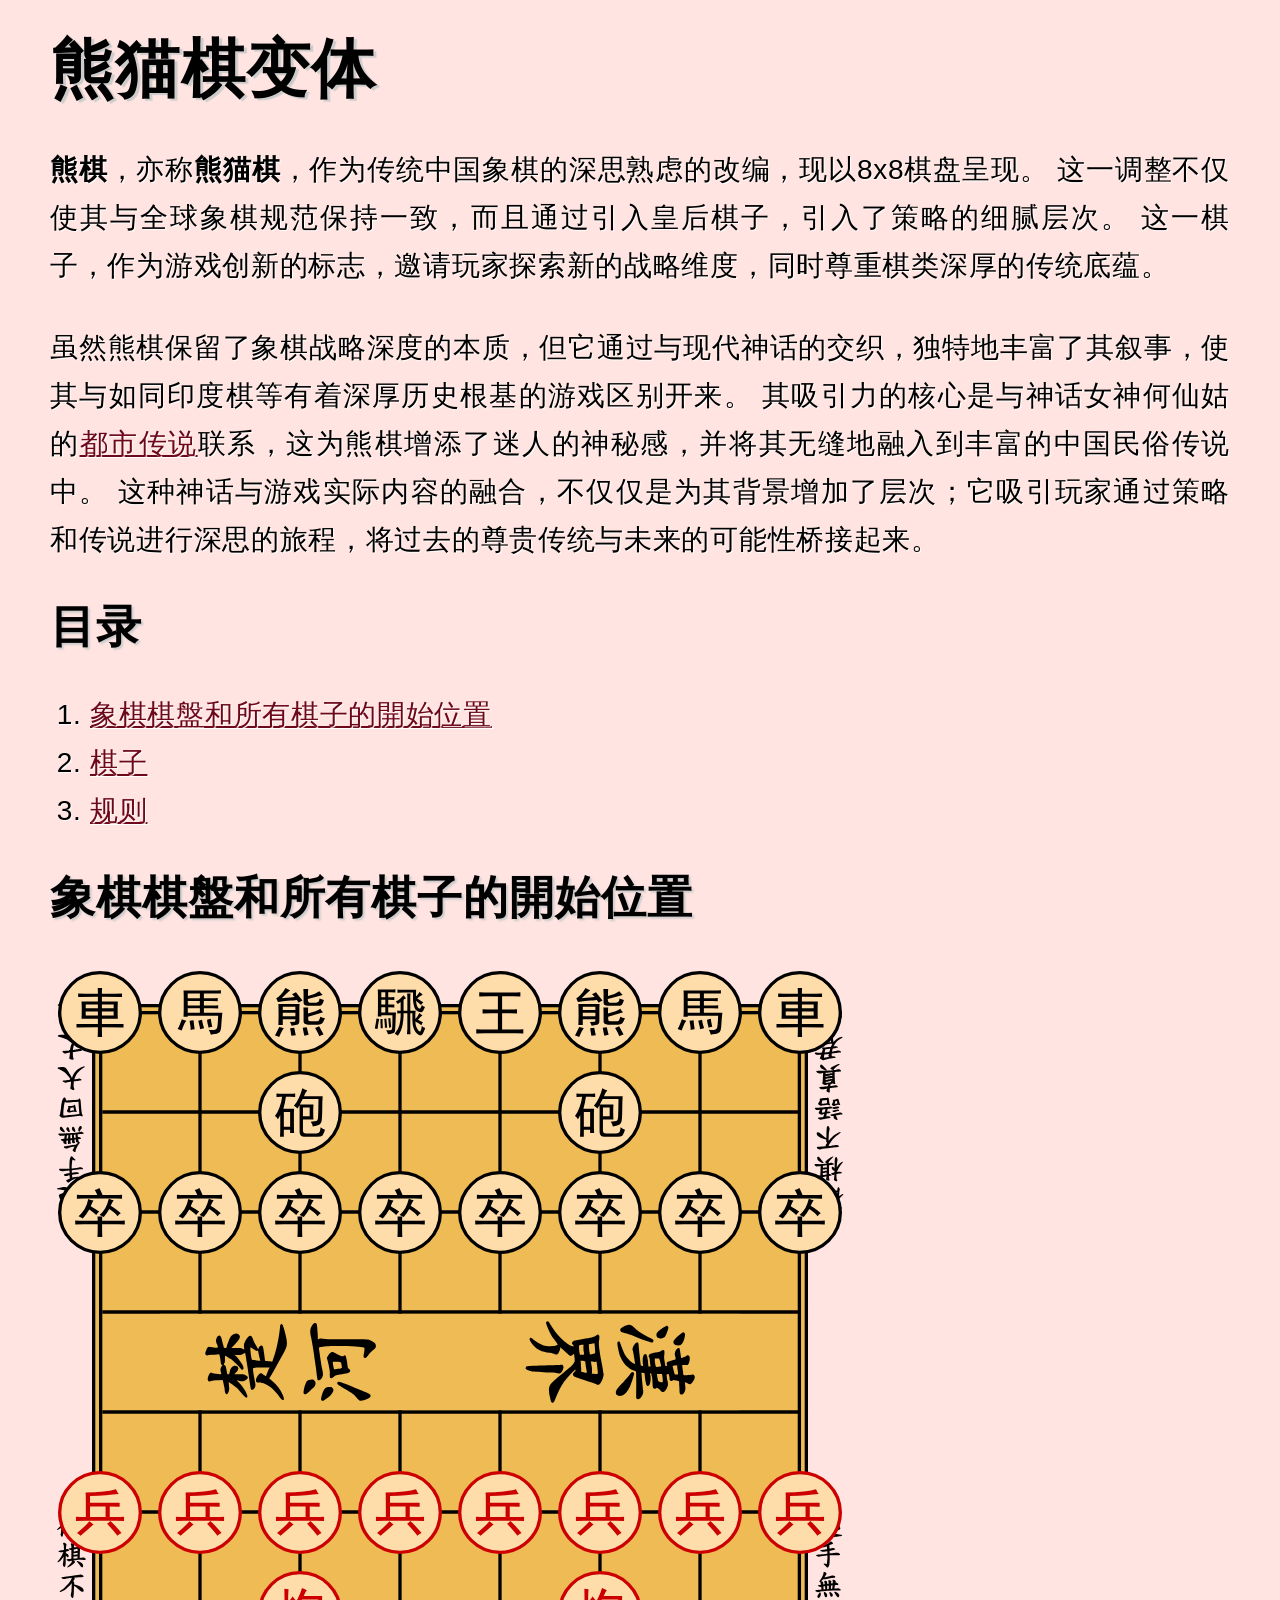
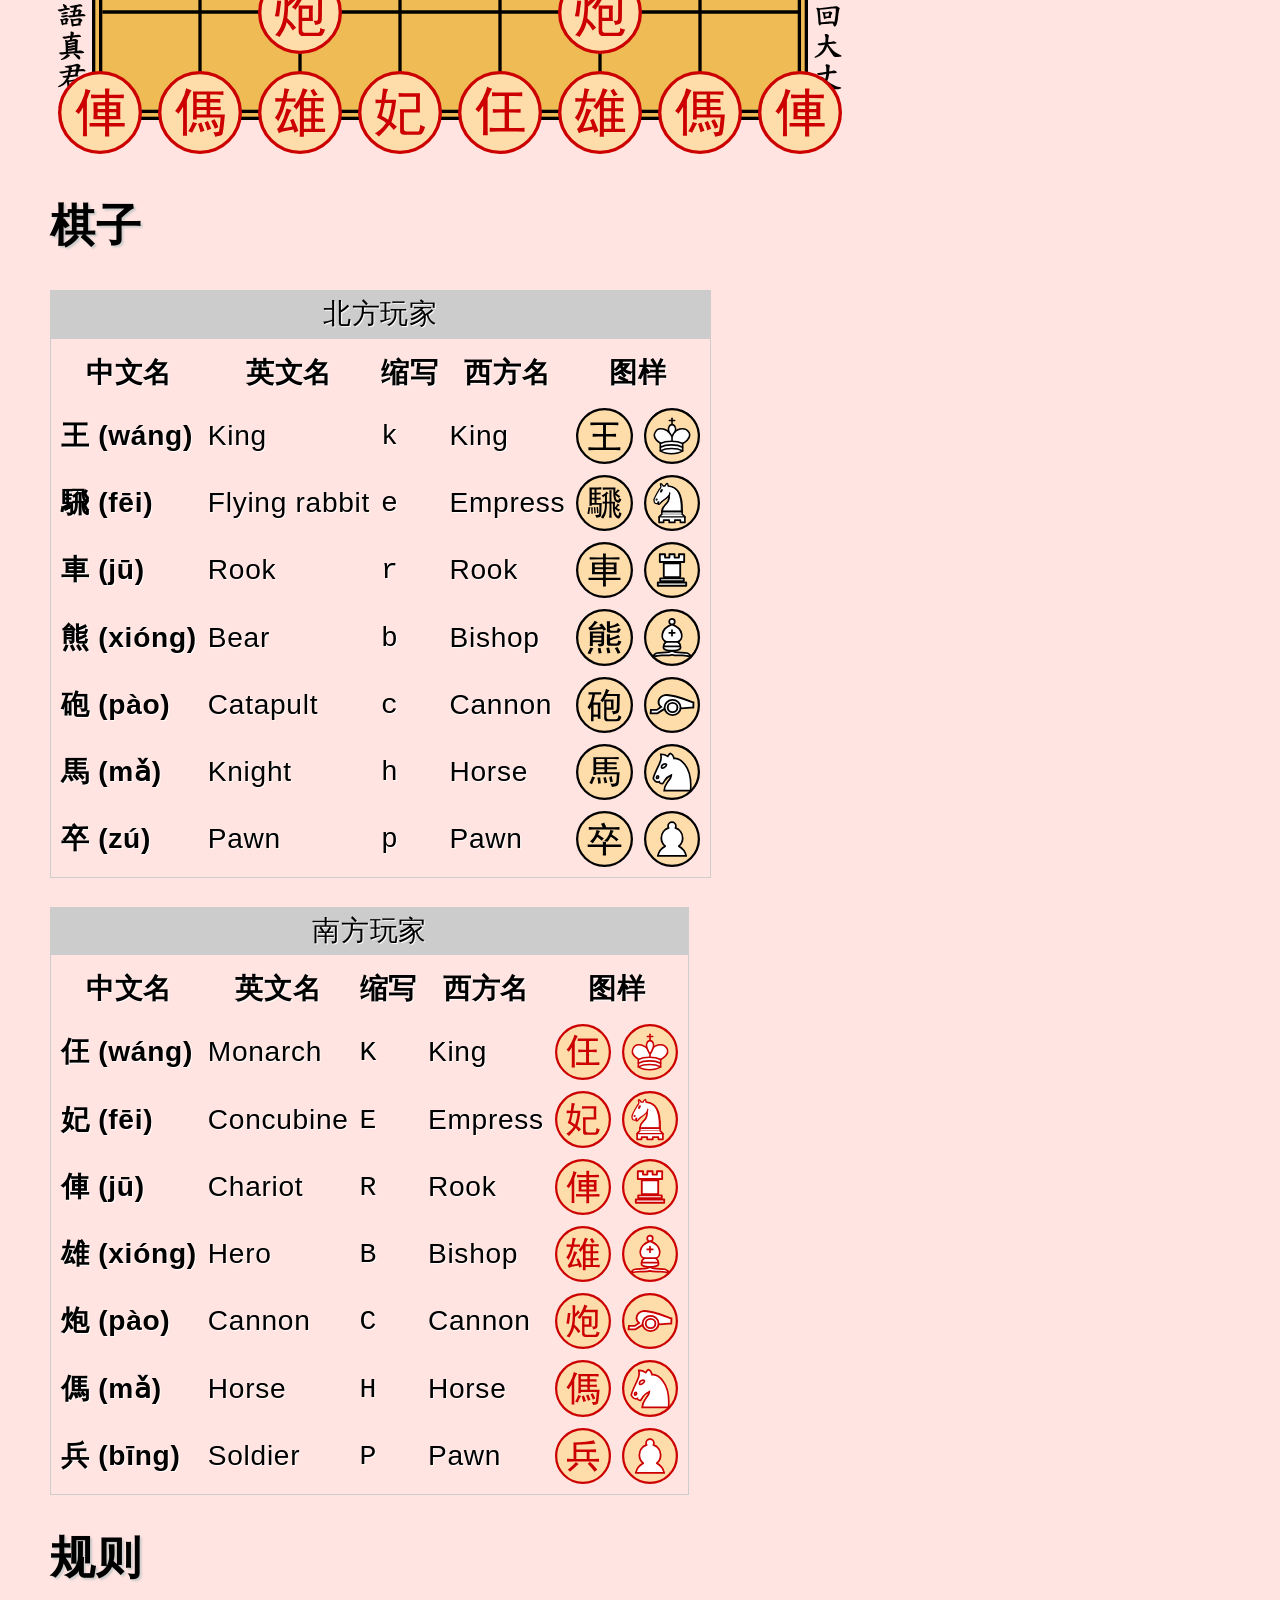
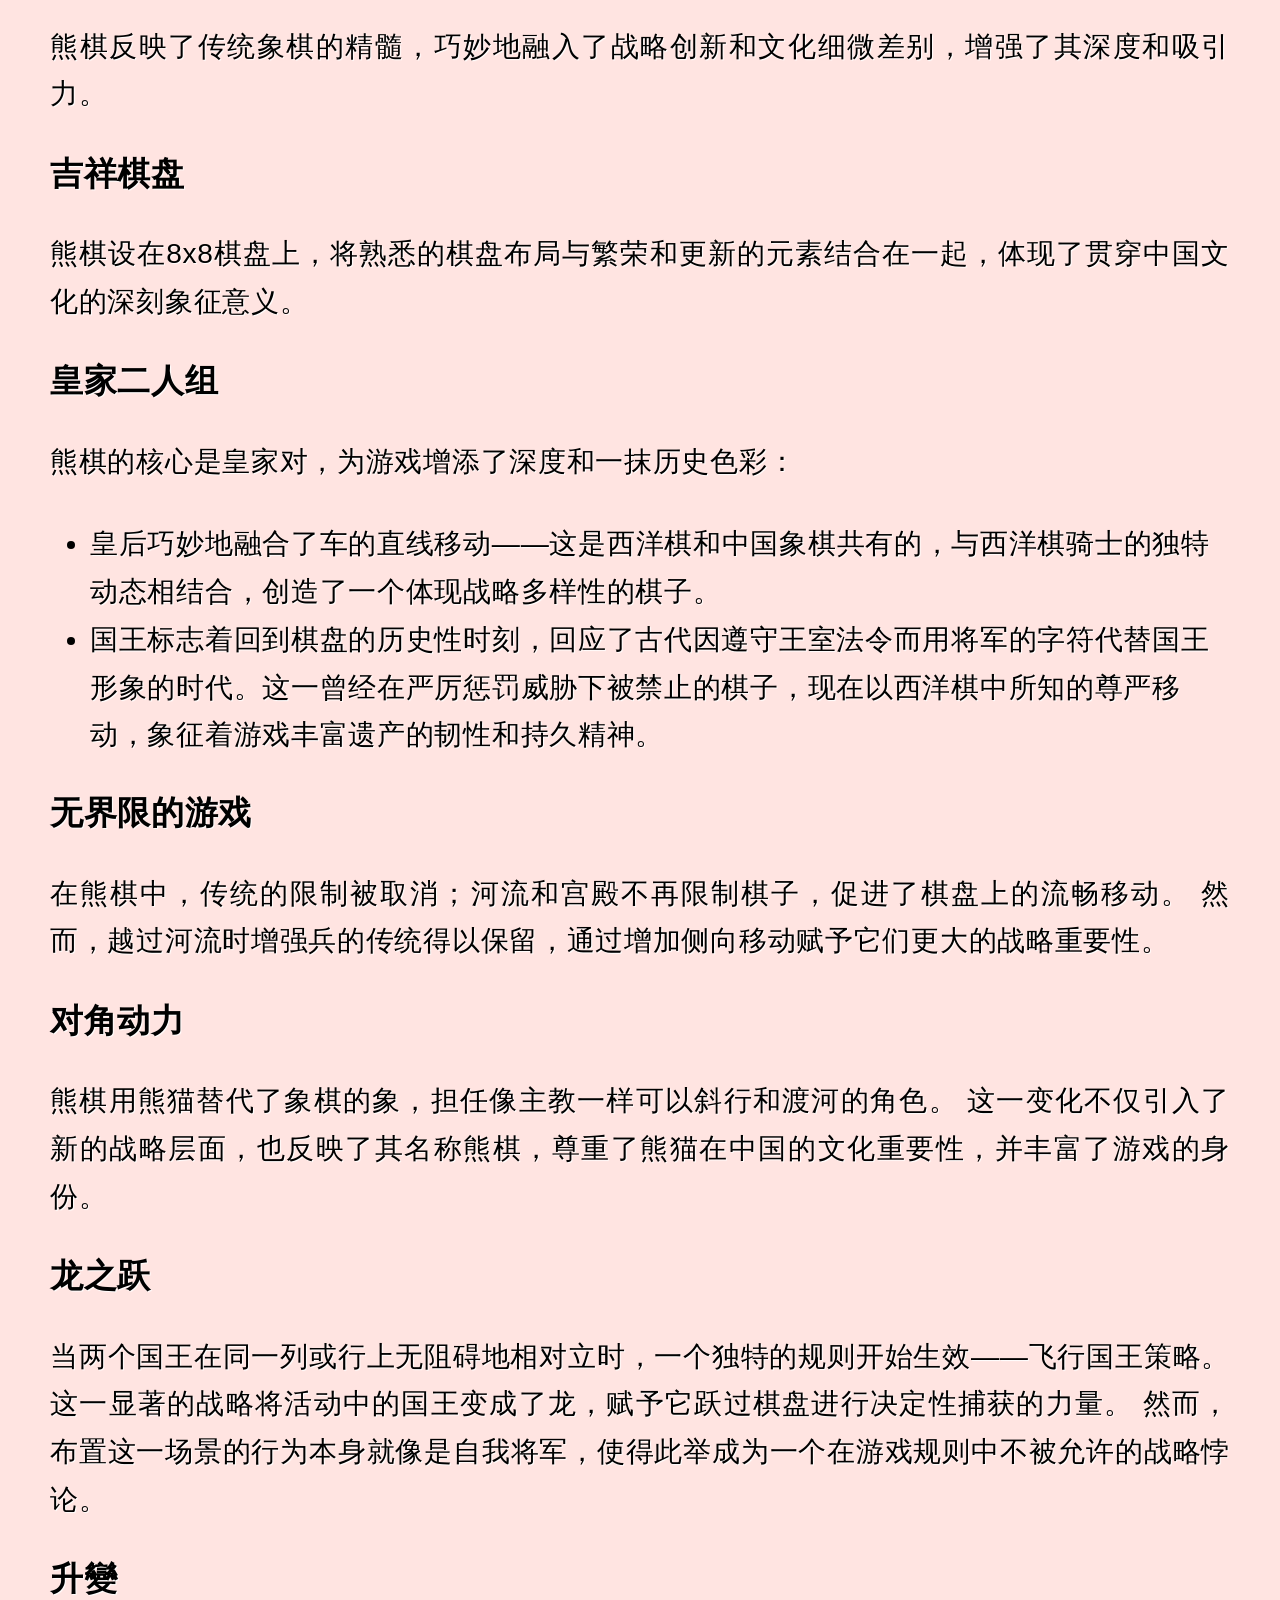
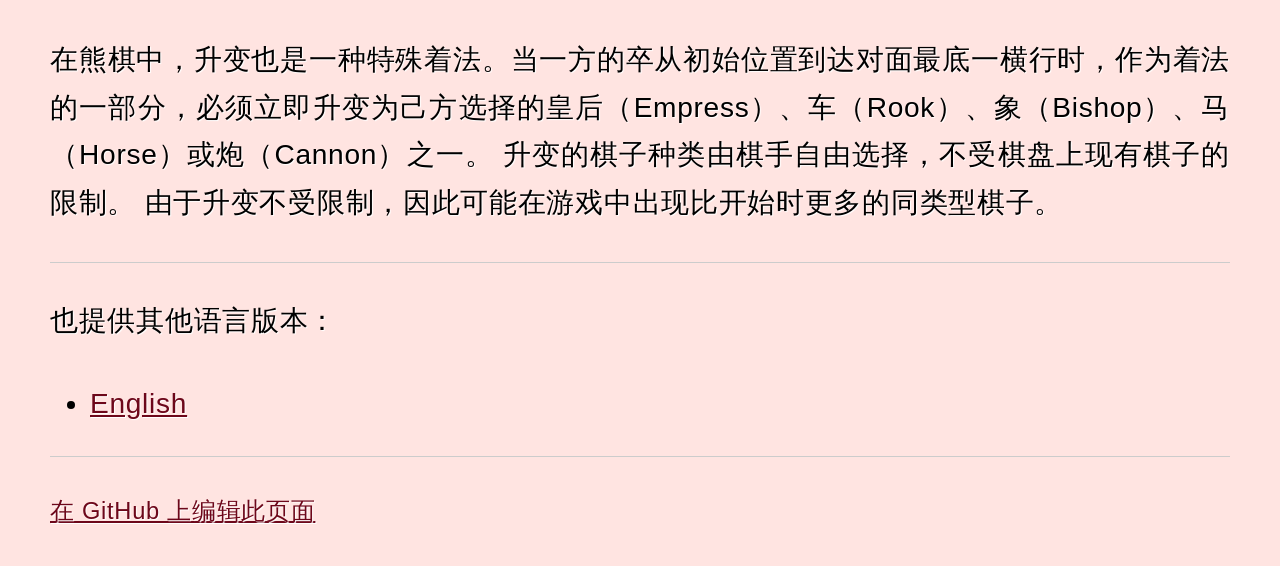
==== commit 70935657: "first commit" ====
--- a/index.html
+++ b/index.html
@@ -8,7 +8,6 @@
     <meta name="robots" content="index, follow">
     <meta name="description" content="一种象棋变体，以熊代替象，采用8x8棋盘，目的是将死国王。">
     <meta name="keywords" content="Xiangqi, 熊棋, ションチー, Xiongqi, rules, Panda Chess, game">
-    <meta name="author" content="何仙姑">
 
     <meta property="og:title" content="熊棋">
     <meta property="og:type" content="website">
@@ -41,36 +40,21 @@
         "keywords": "Xiangqi, 熊棋, ションチー, Xiongqi, rules, Panda Chess, game",
         "image": "https://zh.xiongqi.page/img/xiongqi-starting-position.webp",
         "url": "https://zh.xiongqi.page/",
-        "publisher": {
-          "@type": "Organization",
-          "name": "Sashité",
-          "url": "https://sashite.com/"
-        },
-        "author": {
-          "@type": "Person",
-          "name": "Cyril Veltin"
-        },
         "datePublished": "2019-04-28"
       }
     </script>
+
+    <script type="module">
+      import { enhanceArticle } from './js/summary-nav-module.js';
+      enhanceArticle();
+    </script>
   </head>
 
   <body>
-    <header>
-      <picture>
-        <img
-          src="favicon.svg"
-          alt="熊棋的标志。"
-          title="熊棋"
-          height="512"
-          width="512">
-      </picture>
-    </header>
-
     <article>
-      <h1>熊猫棋变体</h1>
-
-      <blockquote>
+      <header>
+        <h1>熊猫棋变体</h1>
+
         <p>
           <strong title="熊猫棋">熊棋</strong>，亦称<strong>熊猫棋</strong>，作为传统中国象棋的深思熟虑的改编，现以8x8棋盘呈现。
           这一调整不仅使其与全球象棋规范保持一致，而且通过引入<cite>皇后</cite>棋子，引入了策略的细腻层次。
@@ -82,277 +66,331 @@
           其吸引力的核心是与神话女神何仙姑的<a href="/dushi-chuanshuo/" title="熊棋都市传说">都市传说</a>联系，这为熊棋增添了迷人的神秘感，并将其无缝地融入到丰富的中国民俗传说中。
           这种神话与游戏实际内容的融合，不仅仅是为其背景增加了层次；它吸引玩家通过策略和传说进行深思的旅程，将过去的尊贵传统与未来的可能性桥接起来。
         </p>
-      </blockquote>
-
-      <h2>象棋棋盤和所有棋子的開始位置</h2>
-
-      <table class="squares">
-        <tbody>
-          <tr class="rank">
-            <td class="square" data-coordinate="a8"><img class="piece" draggable="true" data-code="x:r" data-variant="xiongqi" data-side="north" src="img/variant/xiongqi/north/eastern/rook.svg" alt="Rook"></td>
-            <td class="square" data-coordinate="b8"><img class="piece" draggable="true" data-code="x:h" data-variant="xiongqi" data-side="north" src="img/variant/xiongqi/north/eastern/horse.svg" alt="Horse"></td>
-            <td class="square" data-coordinate="c8"><img class="piece" draggable="true" data-code="x:b" data-variant="xiongqi" data-side="north" src="img/variant/xiongqi/north/eastern/bishop.svg" alt="Bishop"></td>
-            <td class="square" data-coordinate="d8"><img class="piece" draggable="true" data-code="x:e" data-variant="xiongqi" data-side="north" src="img/variant/xiongqi/north/eastern/empress.svg" alt="Empress"></td>
-            <td class="square" data-coordinate="e8"><img class="piece" draggable="true" data-code="x:k^" data-variant="xiongqi" data-side="north" src="img/variant/xiongqi/north/eastern/king.svg" alt="King"></td>
-            <td class="square" data-coordinate="f8"><img class="piece" draggable="true" data-code="x:b" data-variant="xiongqi" data-side="north" src="img/variant/xiongqi/north/eastern/bishop.svg" alt="Bishop"></td>
-            <td class="square" data-coordinate="g8"><img class="piece" draggable="true" data-code="x:h" data-variant="xiongqi" data-side="north" src="img/variant/xiongqi/north/eastern/horse.svg" alt="Horse"></td>
-            <td class="square" data-coordinate="h8"><img class="piece" draggable="true" data-code="x:r" data-variant="xiongqi" data-side="north" src="img/variant/xiongqi/north/eastern/rook.svg" alt="Rook"></td>
-          </tr>
-
-          <tr class="rank">
-            <td class="square" data-coordinate="a7"></td>
-            <td class="square" data-coordinate="b7"></td>
-            <td class="square" data-coordinate="c7"><img class="piece" draggable="true" data-code="x:c" data-variant="xiongqi" data-side="north" src="img/variant/xiongqi/north/eastern/cannon.svg" alt="Cannon"></td>
-            <td class="square" data-coordinate="d7"></td>
-            <td class="square" data-coordinate="e7"></td>
-            <td class="square" data-coordinate="f7"><img class="piece" draggable="true" data-code="x:c" data-variant="xiongqi" data-side="north" src="img/variant/xiongqi/north/eastern/cannon.svg" alt="Cannon"></td>
-            <td class="square" data-coordinate="g7"></td>
-            <td class="square" data-coordinate="h7"></td>
-          </tr>
-
-          <tr class="rank">
-            <td class="square" data-coordinate="a6"><img class="piece" draggable="true" data-code="x:p" data-variant="xiongqi" data-side="north" src="img/variant/xiongqi/north/eastern/pawn.svg" alt="Pawn"></td>
-            <td class="square" data-coordinate="b6"><img class="piece" draggable="true" data-code="x:p" data-variant="xiongqi" data-side="north" src="img/variant/xiongqi/north/eastern/pawn.svg" alt="Pawn"></td>
-            <td class="square" data-coordinate="c6"><img class="piece" draggable="true" data-code="x:p" data-variant="xiongqi" data-side="north" src="img/variant/xiongqi/north/eastern/pawn.svg" alt="Pawn"></td>
-            <td class="square" data-coordinate="d6"><img class="piece" draggable="true" data-code="x:p" data-variant="xiongqi" data-side="north" src="img/variant/xiongqi/north/eastern/pawn.svg" alt="Pawn"></td>
-            <td class="square" data-coordinate="e6"><img class="piece" draggable="true" data-code="x:p" data-variant="xiongqi" data-side="north" src="img/variant/xiongqi/north/eastern/pawn.svg" alt="Pawn"></td>
-            <td class="square" data-coordinate="f6"><img class="piece" draggable="true" data-code="x:p" data-variant="xiongqi" data-side="north" src="img/variant/xiongqi/north/eastern/pawn.svg" alt="Pawn"></td>
-            <td class="square" data-coordinate="g6"><img class="piece" draggable="true" data-code="x:p" data-variant="xiongqi" data-side="north" src="img/variant/xiongqi/north/eastern/pawn.svg" alt="Pawn"></td>
-            <td class="square" data-coordinate="h6"><img class="piece" draggable="true" data-code="x:p" data-variant="xiongqi" data-side="north" src="img/variant/xiongqi/north/eastern/pawn.svg" alt="Pawn"></td>
-          </tr>
-
-          <tr class="rank">
-            <td class="square" data-coordinate="a5"></td>
-            <td class="square" data-coordinate="b5"></td>
-            <td class="square" data-coordinate="c5"></td>
-            <td class="square" data-coordinate="d5"></td>
-            <td class="square" data-coordinate="e5"></td>
-            <td class="square" data-coordinate="f5"></td>
-            <td class="square" data-coordinate="g5"></td>
-            <td class="square" data-coordinate="h5"></td>
-          </tr>
-
-          <tr class="rank">
-            <td class="square" data-coordinate="a4"></td>
-            <td class="square" data-coordinate="b4"></td>
-            <td class="square" data-coordinate="c4"></td>
-            <td class="square" data-coordinate="d4"></td>
-            <td class="square" data-coordinate="e4"></td>
-            <td class="square" data-coordinate="f4"></td>
-            <td class="square" data-coordinate="g4"></td>
-            <td class="square" data-coordinate="h4"></td>
-          </tr>
-
-          <tr class="rank">
-            <td class="square" data-coordinate="a3"><img class="piece" draggable="true" data-code="X:P" data-variant="xiongqi" data-side="south" src="img/variant/xiongqi/south/eastern/pawn.svg" alt="Pawn"></td>
-            <td class="square" data-coordinate="b3"><img class="piece" draggable="true" data-code="X:P" data-variant="xiongqi" data-side="south" src="img/variant/xiongqi/south/eastern/pawn.svg" alt="Pawn"></td>
-            <td class="square" data-coordinate="c3"><img class="piece" draggable="true" data-code="X:P" data-variant="xiongqi" data-side="south" src="img/variant/xiongqi/south/eastern/pawn.svg" alt="Pawn"></td>
-            <td class="square" data-coordinate="d3"><img class="piece" draggable="true" data-code="X:P" data-variant="xiongqi" data-side="south" src="img/variant/xiongqi/south/eastern/pawn.svg" alt="Pawn"></td>
-            <td class="square" data-coordinate="e3"><img class="piece" draggable="true" data-code="X:P" data-variant="xiongqi" data-side="south" src="img/variant/xiongqi/south/eastern/pawn.svg" alt="Pawn"></td>
-            <td class="square" data-coordinate="f3"><img class="piece" draggable="true" data-code="X:P" data-variant="xiongqi" data-side="south" src="img/variant/xiongqi/south/eastern/pawn.svg" alt="Pawn"></td>
-            <td class="square" data-coordinate="g3"><img class="piece" draggable="true" data-code="X:P" data-variant="xiongqi" data-side="south" src="img/variant/xiongqi/south/eastern/pawn.svg" alt="Pawn"></td>
-            <td class="square" data-coordinate="h3"><img class="piece" draggable="true" data-code="X:P" data-variant="xiongqi" data-side="south" src="img/variant/xiongqi/south/eastern/pawn.svg" alt="Pawn"></td>
-          </tr>
-
-          <tr class="rank">
-            <td class="square" data-coordinate="a2"></td>
-            <td class="square" data-coordinate="b2"></td>
-            <td class="square" data-coordinate="c2"><img class="piece" draggable="true" data-code="X:C" data-variant="xiongqi" data-side="south" src="img/variant/xiongqi/south/eastern/cannon.svg" alt="Cannon"></td>
-            <td class="square" data-coordinate="d2"></td>
-            <td class="square" data-coordinate="e2"></td>
-            <td class="square" data-coordinate="f2"><img class="piece" draggable="true" data-code="X:C" data-variant="xiongqi" data-side="south" src="img/variant/xiongqi/south/eastern/cannon.svg" alt="Cannon"></td>
-            <td class="square" data-coordinate="g2"></td>
-            <td class="square" data-coordinate="h2"></td>
-          </tr>
-
-          <tr class="rank">
-            <td class="square" data-coordinate="a1"><img class="piece" draggable="true" data-code="X:R" data-variant="xiongqi" data-side="south" src="img/variant/xiongqi/south/eastern/rook.svg" alt="Rook"></td>
-            <td class="square" data-coordinate="b1"><img class="piece" draggable="true" data-code="X:H" data-variant="xiongqi" data-side="south" src="img/variant/xiongqi/south/eastern/horse.svg" alt="Horse"></td>
-            <td class="square" data-coordinate="c1"><img class="piece" draggable="true" data-code="X:B" data-variant="xiongqi" data-side="south" src="img/variant/xiongqi/south/eastern/bishop.svg" alt="Bishop"></td>
-            <td class="square" data-coordinate="d1"><img class="piece" draggable="true" data-code="X:E" data-variant="xiongqi" data-side="south" src="img/variant/xiongqi/south/eastern/empress.svg" alt="Empress"></td>
-            <td class="square" data-coordinate="e1"><img class="piece" draggable="true" data-code="X:K^" data-variant="xiongqi" data-side="south" src="img/variant/xiongqi/south/eastern/king.svg" alt="King"></td>
-            <td class="square" data-coordinate="f1"><img class="piece" draggable="true" data-code="X:B" data-variant="xiongqi" data-side="south" src="img/variant/xiongqi/south/eastern/bishop.svg" alt="Bishop"></td>
-            <td class="square" data-coordinate="g1"><img class="piece" draggable="true" data-code="X:H" data-variant="xiongqi" data-side="south" src="img/variant/xiongqi/south/eastern/horse.svg" alt="Horse"></td>
-            <td class="square" data-coordinate="h1"><img class="piece" draggable="true" data-code="X:R" data-variant="xiongqi" data-side="south" src="img/variant/xiongqi/south/eastern/rook.svg" alt="Rook"></td>
-          </tr>
-        </tbody>
-      </table>
-
-      <h2>棋子</h2>
-
-      <table>
-        <caption>
-          北方玩家
-        </caption>
-
-        <thead>
-          <tr>
-            <th>中文名</th>
-            <th>英文名</th>
-            <th>缩写</th>
-            <th>西方名</th>
-          </tr>
-        </thead>
-
-        <tbody>
-          <tr>
-            <th>熊 (xi&oacute;ng)</th>
-            <td>Bear</td>
-            <td>b</td>
-            <td>Bishop</td>
-          </tr>
-          <tr>
-            <th>砲 (p&agrave;o)</th>
-            <td>Catapult</td>
-            <td>c</td>
-            <td>Cannon</td>
-          </tr>
-          <tr>
-            <th>騛 (fēi)</th>
-            <td>Flying rabbit</td>
-            <td>e</td>
-            <td>Empress</td>
-          </tr>
-          <tr>
-            <th>馬 (mǎ)</th>
-            <td>Knight</td>
-            <td>h</td>
-            <td>Horse</td>
-          </tr>
-          <tr>
-            <th>玉 (y&ugrave;)</th>
-            <td>Jade</td>
-            <td>k</td>
-            <td>King</td>
-          </tr>
-          <tr>
-            <th>卒 (z&uacute;)</th>
-            <td>Pawn</td>
-            <td>p</td>
-            <td>Pawn</td>
-          </tr>
-          <tr>
-            <th>車 (jū)</th>
-            <td>Rook</td>
-            <td>r</td>
-            <td>Rook</td>
-          </tr>
-        </tbody>
-      </table>
-
-      <table>
-        <caption>
-          南方玩家
-        </caption>
-
-        <thead>
-          <tr>
-            <th>中文名</th>
-            <th>英文名</th>
-            <th>缩写</th>
-            <th>西方名</th>
-          </tr>
-        </thead>
-
-        <tbody>
-          <tr>
-            <th>雄 (xi&oacute;ng)</th>
-            <td>Hero</td>
-            <td>B</td>
-            <td>Bishop</td>
-          </tr>
-          <tr>
-            <th>炮 (p&agrave;o)</th>
-            <td>Cannon</td>
-            <td>C</td>
-            <td>Cannon</td>
-          </tr>
-          <tr>
-            <th>妃 (fēi)</th>
-            <td>Concubine</td>
-            <td>E</td>
-            <td>Empress</td>
-          </tr>
-          <tr>
-            <th>傌 (mǎ)</th>
-            <td>Horse</td>
-            <td>H</td>
-            <td>Horse</td>
-          </tr>
-          <tr>
-            <th>王 (w&aacute;ng)</th>
-            <td>King</td>
-            <td>K</td>
-            <td>King</td>
-          </tr>
-          <tr>
-            <th>兵 (bīng)</th>
-            <td>Soldier</td>
-            <td>P</td>
-            <td>Pawn</td>
-          </tr>
-          <tr>
-            <th>俥 (jū)</th>
-            <td>Chariot</td>
-            <td>R</td>
-            <td>Rook</td>
-          </tr>
-        </tbody>
-      </table>
-
-      <h2>规则</h2>
-
+      </header>
+
+      <nav aria-label="目录">
+      </nav>
+
+      <section id="setup">
+        <h2>象棋棋盤和所有棋子的開始位置</h2>
+
+        <table class="squares">
+          <tbody>
+            <tr class="rank">
+              <td class="square" data-coordinate="a8"><img class="piece" draggable="true" data-code="x:r" data-variant="xiongqi" data-side="north" src="img/variant/xiongqi/north/eastern/rook.svg" alt="Rook"></td>
+              <td class="square" data-coordinate="b8"><img class="piece" draggable="true" data-code="x:h" data-variant="xiongqi" data-side="north" src="img/variant/xiongqi/north/eastern/horse.svg" alt="Horse"></td>
+              <td class="square" data-coordinate="c8"><img class="piece" draggable="true" data-code="x:b" data-variant="xiongqi" data-side="north" src="img/variant/xiongqi/north/eastern/bishop.svg" alt="Bishop"></td>
+              <td class="square" data-coordinate="d8"><img class="piece" draggable="true" data-code="x:e" data-variant="xiongqi" data-side="north" src="img/variant/xiongqi/north/eastern/empress.svg" alt="Empress"></td>
+              <td class="square" data-coordinate="e8"><img class="piece" draggable="true" data-code="x:k^" data-variant="xiongqi" data-side="north" src="img/variant/xiongqi/north/eastern/king.svg" alt="King"></td>
+              <td class="square" data-coordinate="f8"><img class="piece" draggable="true" data-code="x:b" data-variant="xiongqi" data-side="north" src="img/variant/xiongqi/north/eastern/bishop.svg" alt="Bishop"></td>
+              <td class="square" data-coordinate="g8"><img class="piece" draggable="true" data-code="x:h" data-variant="xiongqi" data-side="north" src="img/variant/xiongqi/north/eastern/horse.svg" alt="Horse"></td>
+              <td class="square" data-coordinate="h8"><img class="piece" draggable="true" data-code="x:r" data-variant="xiongqi" data-side="north" src="img/variant/xiongqi/north/eastern/rook.svg" alt="Rook"></td>
+            </tr>
+
+            <tr class="rank">
+              <td class="square" data-coordinate="a7"></td>
+              <td class="square" data-coordinate="b7"></td>
+              <td class="square" data-coordinate="c7"><img class="piece" draggable="true" data-code="x:c" data-variant="xiongqi" data-side="north" src="img/variant/xiongqi/north/eastern/cannon.svg" alt="Cannon"></td>
+              <td class="square" data-coordinate="d7"></td>
+              <td class="square" data-coordinate="e7"></td>
+              <td class="square" data-coordinate="f7"><img class="piece" draggable="true" data-code="x:c" data-variant="xiongqi" data-side="north" src="img/variant/xiongqi/north/eastern/cannon.svg" alt="Cannon"></td>
+              <td class="square" data-coordinate="g7"></td>
+              <td class="square" data-coordinate="h7"></td>
+            </tr>
+
+            <tr class="rank">
+              <td class="square" data-coordinate="a6"><img class="piece" draggable="true" data-code="x:p" data-variant="xiongqi" data-side="north" src="img/variant/xiongqi/north/eastern/pawn.svg" alt="Pawn"></td>
+              <td class="square" data-coordinate="b6"><img class="piece" draggable="true" data-code="x:p" data-variant="xiongqi" data-side="north" src="img/variant/xiongqi/north/eastern/pawn.svg" alt="Pawn"></td>
+              <td class="square" data-coordinate="c6"><img class="piece" draggable="true" data-code="x:p" data-variant="xiongqi" data-side="north" src="img/variant/xiongqi/north/eastern/pawn.svg" alt="Pawn"></td>
+              <td class="square" data-coordinate="d6"><img class="piece" draggable="true" data-code="x:p" data-variant="xiongqi" data-side="north" src="img/variant/xiongqi/north/eastern/pawn.svg" alt="Pawn"></td>
+              <td class="square" data-coordinate="e6"><img class="piece" draggable="true" data-code="x:p" data-variant="xiongqi" data-side="north" src="img/variant/xiongqi/north/eastern/pawn.svg" alt="Pawn"></td>
+              <td class="square" data-coordinate="f6"><img class="piece" draggable="true" data-code="x:p" data-variant="xiongqi" data-side="north" src="img/variant/xiongqi/north/eastern/pawn.svg" alt="Pawn"></td>
+              <td class="square" data-coordinate="g6"><img class="piece" draggable="true" data-code="x:p" data-variant="xiongqi" data-side="north" src="img/variant/xiongqi/north/eastern/pawn.svg" alt="Pawn"></td>
+              <td class="square" data-coordinate="h6"><img class="piece" draggable="true" data-code="x:p" data-variant="xiongqi" data-side="north" src="img/variant/xiongqi/north/eastern/pawn.svg" alt="Pawn"></td>
+            </tr>
+
+            <tr class="rank">
+              <td class="square" data-coordinate="a5"></td>
+              <td class="square" data-coordinate="b5"></td>
+              <td class="square" data-coordinate="c5"></td>
+              <td class="square" data-coordinate="d5"></td>
+              <td class="square" data-coordinate="e5"></td>
+              <td class="square" data-coordinate="f5"></td>
+              <td class="square" data-coordinate="g5"></td>
+              <td class="square" data-coordinate="h5"></td>
+            </tr>
+
+            <tr class="rank">
+              <td class="square" data-coordinate="a4"></td>
+              <td class="square" data-coordinate="b4"></td>
+              <td class="square" data-coordinate="c4"></td>
+              <td class="square" data-coordinate="d4"></td>
+              <td class="square" data-coordinate="e4"></td>
+              <td class="square" data-coordinate="f4"></td>
+              <td class="square" data-coordinate="g4"></td>
+              <td class="square" data-coordinate="h4"></td>
+            </tr>
+
+            <tr class="rank">
+              <td class="square" data-coordinate="a3"><img class="piece" draggable="true" data-code="X:P" data-variant="xiongqi" data-side="south" src="img/variant/xiongqi/south/eastern/pawn.svg" alt="Pawn"></td>
+              <td class="square" data-coordinate="b3"><img class="piece" draggable="true" data-code="X:P" data-variant="xiongqi" data-side="south" src="img/variant/xiongqi/south/eastern/pawn.svg" alt="Pawn"></td>
+              <td class="square" data-coordinate="c3"><img class="piece" draggable="true" data-code="X:P" data-variant="xiongqi" data-side="south" src="img/variant/xiongqi/south/eastern/pawn.svg" alt="Pawn"></td>
+              <td class="square" data-coordinate="d3"><img class="piece" draggable="true" data-code="X:P" data-variant="xiongqi" data-side="south" src="img/variant/xiongqi/south/eastern/pawn.svg" alt="Pawn"></td>
+              <td class="square" data-coordinate="e3"><img class="piece" draggable="true" data-code="X:P" data-variant="xiongqi" data-side="south" src="img/variant/xiongqi/south/eastern/pawn.svg" alt="Pawn"></td>
+              <td class="square" data-coordinate="f3"><img class="piece" draggable="true" data-code="X:P" data-variant="xiongqi" data-side="south" src="img/variant/xiongqi/south/eastern/pawn.svg" alt="Pawn"></td>
+              <td class="square" data-coordinate="g3"><img class="piece" draggable="true" data-code="X:P" data-variant="xiongqi" data-side="south" src="img/variant/xiongqi/south/eastern/pawn.svg" alt="Pawn"></td>
+              <td class="square" data-coordinate="h3"><img class="piece" draggable="true" data-code="X:P" data-variant="xiongqi" data-side="south" src="img/variant/xiongqi/south/eastern/pawn.svg" alt="Pawn"></td>
+            </tr>
+
+            <tr class="rank">
+              <td class="square" data-coordinate="a2"></td>
+              <td class="square" data-coordinate="b2"></td>
+              <td class="square" data-coordinate="c2"><img class="piece" draggable="true" data-code="X:C" data-variant="xiongqi" data-side="south" src="img/variant/xiongqi/south/eastern/cannon.svg" alt="Cannon"></td>
+              <td class="square" data-coordinate="d2"></td>
+              <td class="square" data-coordinate="e2"></td>
+              <td class="square" data-coordinate="f2"><img class="piece" draggable="true" data-code="X:C" data-variant="xiongqi" data-side="south" src="img/variant/xiongqi/south/eastern/cannon.svg" alt="Cannon"></td>
+              <td class="square" data-coordinate="g2"></td>
+              <td class="square" data-coordinate="h2"></td>
+            </tr>
+
+            <tr class="rank">
+              <td class="square" data-coordinate="a1"><img class="piece" draggable="true" data-code="X:R" data-variant="xiongqi" data-side="south" src="img/variant/xiongqi/south/eastern/rook.svg" alt="Rook"></td>
+              <td class="square" data-coordinate="b1"><img class="piece" draggable="true" data-code="X:H" data-variant="xiongqi" data-side="south" src="img/variant/xiongqi/south/eastern/horse.svg" alt="Horse"></td>
+              <td class="square" data-coordinate="c1"><img class="piece" draggable="true" data-code="X:B" data-variant="xiongqi" data-side="south" src="img/variant/xiongqi/south/eastern/bishop.svg" alt="Bishop"></td>
+              <td class="square" data-coordinate="d1"><img class="piece" draggable="true" data-code="X:E" data-variant="xiongqi" data-side="south" src="img/variant/xiongqi/south/eastern/empress.svg" alt="Empress"></td>
+              <td class="square" data-coordinate="e1"><img class="piece" draggable="true" data-code="X:K^" data-variant="xiongqi" data-side="south" src="img/variant/xiongqi/south/eastern/king.svg" alt="King"></td>
+              <td class="square" data-coordinate="f1"><img class="piece" draggable="true" data-code="X:B" data-variant="xiongqi" data-side="south" src="img/variant/xiongqi/south/eastern/bishop.svg" alt="Bishop"></td>
+              <td class="square" data-coordinate="g1"><img class="piece" draggable="true" data-code="X:H" data-variant="xiongqi" data-side="south" src="img/variant/xiongqi/south/eastern/horse.svg" alt="Horse"></td>
+              <td class="square" data-coordinate="h1"><img class="piece" draggable="true" data-code="X:R" data-variant="xiongqi" data-side="south" src="img/variant/xiongqi/south/eastern/rook.svg" alt="Rook"></td>
+            </tr>
+          </tbody>
+        </table>
+      </section>
+
+      <section id="pieces">
+        <h2>棋子</h2>
+
+        <table class="pieces">
+          <caption>
+            北方玩家
+          </caption>
+
+          <thead>
+            <tr>
+              <th>中文名</th>
+              <th>英文名</th>
+              <th>缩写</th>
+              <th>西方名</th>
+              <th colspan="2" rowspan="1">图样</th>
+            </tr>
+          </thead>
+
+          <tbody>
+            <tr>
+              <th>王 (w&aacute;ng)</th>
+              <td>King</td>
+              <td><code>k</code></td>
+              <td>King</td>
+              <td><img class="piece" src="img/variant/xiongqi/north/eastern/king.svg" alt="Eastern King"></td>
+              <td><img class="piece" src="img/variant/xiongqi/north/western/king.svg" alt="Western King"></td>
+            </tr>
+            <tr>
+              <th>騛 (fēi)</th>
+              <td>Flying rabbit</td>
+              <td><code>e</code></td>
+              <td>Empress</td>
+              <td><img class="piece" src="img/variant/xiongqi/north/eastern/empress.svg" alt="Eastern Empress"></td>
+              <td><img class="piece" src="img/variant/xiongqi/north/western/empress.svg" alt="Western Empress"></td>
+            </tr>
+            <tr>
+              <th>車 (jū)</th>
+              <td>Rook</td>
+              <td><code>r</code></td>
+              <td>Rook</td>
+              <td><img class="piece" src="img/variant/xiongqi/north/eastern/rook.svg" alt="Eastern Rook"></td>
+              <td><img class="piece" src="img/variant/xiongqi/north/western/rook.svg" alt="Western Rook"></td>
+            </tr>
+            <tr>
+              <th>熊 (xi&oacute;ng)</th>
+              <td>Bear</td>
+              <td><code>b</code></td>
+              <td>Bishop</td>
+              <td><img class="piece" src="img/variant/xiongqi/north/eastern/bishop.svg" alt="Eastern Bishop"></td>
+              <td><img class="piece" src="img/variant/xiongqi/north/western/bishop.svg" alt="Western Bishop"></td>
+            </tr>
+            <tr>
+              <th>砲 (p&agrave;o)</th>
+              <td>Catapult</td>
+              <td><code>c</code></td>
+              <td>Cannon</td>
+              <td><img class="piece" src="img/variant/xiongqi/north/eastern/cannon.svg" alt="Eastern Cannon"></td>
+              <td><img class="piece" src="img/variant/xiongqi/north/western/cannon.svg" alt="Western Cannon"></td>
+            </tr>
+            <tr>
+              <th>馬 (mǎ)</th>
+              <td>Knight</td>
+              <td><code>h</code></td>
+              <td>Horse</td>
+              <td><img class="piece" src="img/variant/xiongqi/north/eastern/horse.svg" alt="Eastern Horse"></td>
+              <td><img class="piece" src="img/variant/xiongqi/north/western/horse.svg" alt="Western Horse"></td>
+            </tr>
+            <tr>
+              <th>卒 (z&uacute;)</th>
+              <td>Pawn</td>
+              <td><code>p</code></td>
+              <td>Pawn</td>
+              <td><img class="piece" src="img/variant/xiongqi/north/eastern/pawn.svg" alt="Eastern Pawn"></td>
+              <td><img class="piece" src="img/variant/xiongqi/north/western/pawn.svg" alt="Western Pawn"></td>
+            </tr>
+          </tbody>
+        </table>
+
+        <table class="pieces">
+          <caption>
+            南方玩家
+          </caption>
+
+          <thead>
+            <tr>
+              <th>中文名</th>
+              <th>英文名</th>
+              <th>缩写</th>
+              <th>西方名</th>
+              <th colspan="2" rowspan="1">图样</th>
+            </tr>
+          </thead>
+
+          <tbody>
+            <tr>
+              <th>仼 (w&aacute;ng)</th>
+              <td>Monarch</td>
+              <td><code>K</code></td>
+              <td>King</td>
+              <td><img class="piece" src="img/variant/xiongqi/south/eastern/king.svg" alt="Eastern King"></td>
+              <td><img class="piece" src="img/variant/xiongqi/south/western/king.svg" alt="Western King"></td>
+            </tr>
+            <tr>
+              <th>妃 (fēi)</th>
+              <td>Concubine</td>
+              <td><code>E</code></td>
+              <td>Empress</td>
+              <td><img class="piece" src="img/variant/xiongqi/south/eastern/empress.svg" alt="Eastern Empress"></td>
+              <td><img class="piece" src="img/variant/xiongqi/south/western/empress.svg" alt="Western Empress"></td>
+            </tr>
+            <tr>
+              <th>俥 (jū)</th>
+              <td>Chariot</td>
+              <td><code>R</code></td>
+              <td>Rook</td>
+              <td><img class="piece" src="img/variant/xiongqi/south/eastern/rook.svg" alt="Eastern Rook"></td>
+              <td><img class="piece" src="img/variant/xiongqi/south/western/rook.svg" alt="Western Rook"></td>
+            </tr>
+            <tr>
+              <th>雄 (xi&oacute;ng)</th>
+              <td>Hero</td>
+              <td><code>B</code></td>
+              <td>Bishop</td>
+              <td><img class="piece" src="img/variant/xiongqi/south/eastern/bishop.svg" alt="Eastern Bishop"></td>
+              <td><img class="piece" src="img/variant/xiongqi/south/western/bishop.svg" alt="Western Bishop"></td>
+            </tr>
+            <tr>
+              <th>炮 (p&agrave;o)</th>
+              <td>Cannon</td>
+              <td><code>C</code></td>
+              <td>Cannon</td>
+              <td><img class="piece" src="img/variant/xiongqi/south/eastern/cannon.svg" alt="Eastern Cannon"></td>
+              <td><img class="piece" src="img/variant/xiongqi/south/western/cannon.svg" alt="Western Cannon"></td>
+            </tr>
+            <tr>
+              <th>傌 (mǎ)</th>
+              <td>Horse</td>
+              <td><code>H</code></td>
+              <td>Horse</td>
+              <td><img class="piece" src="img/variant/xiongqi/south/eastern/horse.svg" alt="Eastern Horse"></td>
+              <td><img class="piece" src="img/variant/xiongqi/south/western/horse.svg" alt="Western Horse"></td>
+            </tr>
+            <tr>
+              <th>兵 (bīng)</th>
+              <td>Soldier</td>
+              <td><code>P</code></td>
+              <td>Pawn</td>
+              <td><img class="piece" src="img/variant/xiongqi/south/eastern/pawn.svg" alt="Eastern Soldier"></td>
+              <td><img class="piece" src="img/variant/xiongqi/south/western/pawn.svg" alt="Western Soldier"></td>
+            </tr>
+          </tbody>
+        </table>
+      </section>
+
+      <section id="rules">
+        <h2>规则</h2>
+
+        <p>
+          熊棋反映了传统象棋的精髓，巧妙地融入了战略创新和文化细微差别，增强了其深度和吸引力。
+        </p>
+
+        <h3>吉祥棋盘</h3>
+
+        <p>
+          熊棋设在8x8棋盘上，将熟悉的棋盘布局与繁荣和更新的元素结合在一起，体现了贯穿中国文化的深刻象征意义。
+        </p>
+
+        <h3>皇家二人组</h3>
+
+        <p>
+          熊棋的核心是皇家对，为游戏增添了深度和一抹历史色彩：
+        </p>
+
+        <ul>
+          <li>皇后巧妙地融合了车的直线移动——这是西洋棋和中国象棋共有的，与西洋棋骑士的独特动态相结合，创造了一个体现战略多样性的棋子。</li>
+          <li>国王标志着回到棋盘的历史性时刻，回应了古代因遵守王室法令而用将军的字符代替国王形象的时代。这一曾经在严厉惩罚威胁下被禁止的棋子，现在以西洋棋中所知的尊严移动，象征着游戏丰富遗产的韧性和持久精神。</li>
+        </ul>
+
+        <h3>无界限的游戏</h3>
+
+        <p>
+          在熊棋中，传统的限制被取消；河流和宫殿不再限制棋子，促进了棋盘上的流畅移动。
+          然而，越过河流时增强兵的传统得以保留，通过增加侧向移动赋予它们更大的战略重要性。
+        </p>
+
+        <h3>对角动力</h3>
+
+        <p>
+          熊棋用熊猫替代了象棋的象，担任像主教一样可以斜行和渡河的角色。
+          这一变化不仅引入了新的战略层面，也反映了其名称熊棋，尊重了熊猫在中国的文化重要性，并丰富了游戏的身份。
+        </p>
+
+        <h3>龙之跃</h3>
+
+        <p>
+          当两个国王在同一列或行上无阻碍地相对立时，一个独特的规则开始生效——飞行国王策略。
+          这一显著的战略将活动中的国王变成了龙，赋予它跃过棋盘进行决定性捕获的力量。
+          然而，布置这一场景的行为本身就像是自我将军，使得此举成为一个在游戏规则中不被允许的战略悖论。
+        </p>
+
+        <h3>升變</h3>
+
+        <p>
+          在熊棋中，升变也是一种特殊着法。当一方的卒从初始位置到达对面最底一横行时，作为着法的一部分，必须立即升变为己方选择的皇后（Empress）、车（Rook）、象（Bishop）、马（Horse）或炮（Cannon）之一。
+          升变的棋子种类由棋手自由选择，不受棋盘上现有棋子的限制。
+          由于升变不受限制，因此可能在游戏中出现比开始时更多的同类型棋子。
+        </p>
+      </section>
+    </article>
+
+    <nav aria-label="语言选择">
+      <p>也提供其他语言版本：</p>
+
+      <ul>
+        <li><a title="切换到英语" href="https://en.xiongqi.page/" lang="en">English</a></li>
+        <!-- <li><a title="切换到中文" href="https://zh.xiongqi.page/" lang="zh">中文</a></li> -->
+      </ul>
+    </nav>
+
+    <footer>
       <p>
-        熊棋反映了传统象棋的精髓，巧妙地融入了战略创新和文化细微差别，增强了其深度和吸引力。
+        <a href="https://github.com/xiongqi-page/xiongqi.zh/edit/main/index.html" rel="external">在 GitHub 上编辑此页面</a>
       </p>
-
-      <h3>吉祥棋盘</h3>
-
-      <p>
-        熊棋设在8x8棋盘上，将熟悉的棋盘布局与繁荣和更新的元素结合在一起，体现了贯穿中国文化的深刻象征意义。
-      </p>
-
-      <h3>皇家二人组</h3>
-
-      <p>
-        熊棋的核心是皇家对，为游戏增添了深度和一抹历史色彩：
-      </p>
-
-      <ul>
-        <li>皇后巧妙地融合了车的直线移动——这是西洋棋和中国象棋共有的，与西洋棋骑士的独特动态相结合，创造了一个体现战略多样性的棋子。</li>
-        <li>国王标志着回到棋盘的历史性时刻，回应了古代因遵守王室法令而用将军的字符代替国王形象的时代。这一曾经在严厉惩罚威胁下被禁止的棋子，现在以西洋棋中所知的尊严移动，象征着游戏丰富遗产的韧性和持久精神。</li>
-      </ul>
-
-      <h3>无界限的游戏</h3>
-
-      <p>
-        在熊棋中，传统的限制被取消；河流和宫殿不再限制棋子，促进了棋盘上的流畅移动。
-        然而，越过河流时增强兵的传统得以保留，通过增加侧向移动赋予它们更大的战略重要性。
-      </p>
-
-      <h3>对角动力</h3>
-
-      <p>
-        熊棋用熊猫替代了象棋的象，担任像主教一样可以斜行和渡河的角色。
-        这一变化不仅引入了新的战略层面，也反映了其名称熊棋，尊重了熊猫在中国的文化重要性，并丰富了游戏的身份。
-      </p>
-
-      <h3>龙之跃</h3>
-
-      <p>
-        当两个国王在同一列或行上无阻碍地相对立时，一个独特的规则开始生效——飞行国王策略。
-        这一显著的战略将活动中的国王变成了龙，赋予它跃过棋盘进行决定性捕获的力量。
-        然而，布置这一场景的行为本身就像是自我将军，使得此举成为一个在游戏规则中不被允许的战略悖论。
-      </p>
-
-      <h3>升變</h3>
-
-      <p>
-        在熊棋中，升变也是一种特殊着法。当一方的卒从初始位置到达对面最底一横行时，作为着法的一部分，必须立即升变为己方选择的皇后（Empress）、车（Rook）、象（Bishop）、马（Horse）或炮（Cannon）之一。
-        升变的棋子种类由棋手自由选择，不受棋盘上现有棋子的限制。
-        由于升变不受限制，因此可能在游戏中出现比开始时更多的同类型棋子。
-      </p>
-    </article>
+    </footer>
 
     <script type="module">
       import { initializeGame } from './js/game.js';
--- a/css/props.css
+++ b/css/props.css
@@ -1,6 +1,4 @@
-/*
- * Props
- */
+@charset "utf-8";
 
 @media (orientation: landscape) {
   :where(html) {
@@ -14,9 +12,49 @@
   }
 }
 
+@media (prefers-color-scheme: light) {
+  :root {
+    --article-title-shadow-color: #ccc;
+    --article-title-text-color: #000;
+    --background-color: MistyRose;
+    --color: Black;
+    --link-color: #6d071a;
+    --quote-color: #33076d;
+    --shadow-color: White;
+  }
+}
+
+@media (prefers-color-scheme: dark) {
+  :root {
+    --article-title-shadow-color: #000;
+    --article-title-text-color: #fff;
+    --background-color: DarkRed;
+    --color: White;
+    --link-color: #e37f98;
+    --quote-color: #aa7fe3;
+    --shadow-color: Black;
+  }
+}
+
 :where(html) {
+  --font-body:      Arial, Helvetica, sans-serif;
+  --font-dialogue:  Georgia, "Times New Roman", serif;
+  --font-title:     Garamond, "Palatino", serif;
+  --font-quote:     "Book Antiqua", "Bookman Old Style", serif;
+
+  --font-size-0: calc(var(--content-size)/38);
+  --font-size-1: calc(var(--content-size)/32);
+  --font-size-2: calc(var(--content-size)/26);
+  --font-size-3: calc(var(--content-size)/20);
+  --font-size-4: calc(var(--content-size)/14);
+  --font-size-5: calc(var(--content-size)/10);
+
   --game-squares-count: 8;
-  --game-square-size:   calc(var(--content-size)/(var(--game-squares-count) + 2));
+  --game-square-size:   calc(var(--content-size)/(var(--game-squares-count) + 1));
   --game-board-size:    calc(var(--game-square-size)*var(--game-squares-count));
   --game-piece-size:    calc(var(--game-square-size)/1.2);
+
+  --atom-size: calc(var(--content-size)/500);
+  --margin-size: calc(var(--content-size)/100);
+  --nav-img-size: calc(var(--content-size)/8);
 }
--- a/css/all.css
+++ b/css/all.css
@@ -1,13 +1,72 @@
 @charset "utf-8";
 
+html {
+  margin: 0;
+  padding: 0;
+}
+
 :root {
-  --font-body: Arial, Helvetica, sans-serif;
+  font-size: var(--font-size-1);
 }
 
 body {
+  margin: var(--font-size-1) calc(var(--game-square-size)/2);
+  padding: 0;
   font-family: var(--font-body);
   line-height: 1.7;
   letter-spacing: 0.025em;
+}
+
+body > header {
+  display: flex;
+  align-items: center;
+  justify-content: flex-start;
+  gap: .3em;
+}
+
+body > header img {
+  max-width: 100%;
+  max-height: 5em;
+  height: auto;
+  width: auto;
+}
+
+body > header strong {
+  font-family: var(--font-title);
+  font-size: var(--font-size-5);
+  margin: 0;
+  padding: 0;
+}
+
+cite,
+em {
+  font-style: normal;
+}
+
+article h1,
+article h2,
+article h3,
+article h4,
+article h5,
+article h6 {
+  font-family: var(--font-title);
+  line-height: 1.3;
+  letter-spacing: 0.02em;
+}
+
+article q {
+  font-family: var(--font-dialogue);
+  line-height: 1.5;
+  letter-spacing: 0.015em;
+}
+
+article blockquote {
+  font-family: var(--font-quote);
+  font-style: normal;
+}
+
+article p {
+  text-align: justify;
 }
 
 img {
@@ -17,22 +76,16 @@
   height: auto;
 }
 
-header > picture > img {
-  height: 4em;
+dt {
+  margin-top: .5em;
 }
 
-picture, blockquote {
-  margin: 0;
-  padding: 0;
+table:not(.squares) th {
+  text-align: left;
 }
 
 table:not(.squares) {
-  border-collapse: collapse;
   margin: 1em 0;
-}
-
-table tr th {
-  text-align: left;
 }
 
 table.squares {
@@ -51,6 +104,10 @@
   height: var(--game-square-size);
 }
 
+table.squares img.piece[data-variant="ogi"][data-side="north"] {
+  transform: rotate(-180deg);
+}
+
 table.squares img.piece {
   display: block;
   height: var(--game-piece-size);
@@ -59,15 +116,37 @@
 }
 
 table.squares tr.rank td.square.focus {
-  background-color: hsla(60, 100%, 50%, 0.5);
+  background-color: hsla(60, 100%, 50%, 0.4);
+  background-clip: content-box;
+  padding: var(--atom-size);
 }
 
-ol,
-ul {
-  margin: 0 0 0 2em;
-  padding: 0;
+table.squares caption {
+  caption-side: bottom;
 }
 
-q {
-  font-family: Cambria, Cochin, Georgia, Times, 'Times New Roman', serif
+table.pieces img.piece {
+  display: block;
+  height: 2em;
+  margin-left: auto;
+  margin-right: auto;
 }
+
+table.pieces {
+  border: thin solid var(--article-title-shadow-color);
+  border-spacing: var(--margin-size);
+  border-collapse: separate;
+}
+
+table.pieces caption {
+  background-color: var(--article-title-shadow-color);
+  caption-side: top;
+}
+
+table.pieces thead th {
+  text-align: center;
+}
+
+table.pieces thead tr {
+  text-align: left;
+}
--- a/css/print.css
+++ b/css/print.css
@@ -4,6 +4,25 @@
   margin: 1cm 2cm;
 }
 
+h1,
+p {
+  break-inside: avoid;
+}
+
+h2 {
+  break-before: always;
+}
+
+img {
+  max-width: 100%;
+  page-break-inside: avoid;
+}
+
+nav {
+  display: none;
+}
+
 a {
   color: inherit;
+  text-decoration: inherit;
 }
--- a/css/screen.css
+++ b/css/screen.css
@@ -1,61 +1,71 @@
 @charset "utf-8";
 
-@media (orientation: landscape) {
-  :root {
-    --content-size: 100vh;
-  }
+:root {
+  background-color: var(--background-color);
+  color: var(--color);
 }
 
-@media (orientation: portrait) {
-  :root {
-    --content-size: 100vw;
-  }
+h1 {
+  font-size: var(--font-size-4);
+  margin: 0 0 var(--font-size-2) 0;
 }
 
-@media (prefers-color-scheme: light) {
-  :root {
-    --background-color: MistyRose;
-    --color: Black;
-    --link-color: #6d071a;
-    --shadow-color: White;
-  }
+h2 {
+  font-size: var(--font-size-3);
+  margin: var(--font-size-2) 0;
 }
 
-@media (prefers-color-scheme: dark) {
-  :root {
-    --background-color: DarkRed;
-    --color: White;
-    --link-color: #e37f98;
-    --shadow-color: Black;
-  }
+p {
+  margin: var(--font-size-2) 0;
 }
 
-:root {
-  --font-size-2: calc(var(--content-size)/26);
-  --font-size-1: calc(var(--content-size)/32);
-  background-color: var(--background-color);
-  color: var(--color);
-  font-size: var(--font-size-1);
-  text-shadow: var(--shadow-color) .08em .08em;
+a {
+  color: var(--link-color);
 }
 
-html {
-  margin: 0;
-  padding: 0;
+q {
+  color: var(--quote-color);
 }
 
 body {
-  margin: var(--font-size-1) var(--font-size-2);
-  padding: 0;
+  text-shadow: 1px 1px 1px var(--shadow-color);
 }
 
-a,
-q {
-  color: var(--link-color);
+body > article img:not(.piece) {
+  border-radius: 5%;
+  opacity: .9;
 }
 
-table:not(.squares) th,
-table:not(.squares) td {
-  border: 1px solid var(--shadow-color);
-  padding: 0 .2em;
+body > article blockquote {
+  border-left: .5em solid var(--article-title-shadow-color);
+  margin-left: 1em;
+  padding-left: 1em;
+  margin-right: 0;
+  padding-right: 0;
 }
+
+body > article h1,
+body > article h2 {
+  color: var(--article-title-text-color);
+}
+
+body > article h1 {
+  text-shadow: 3px 2px 1px var(--article-title-shadow-color);
+}
+
+body > article h2 {
+  text-shadow: 2px 2px 2px var(--article-title-shadow-color);
+}
+
+body > nav,
+body > footer {
+  border-top: thin solid var(--article-title-shadow-color);
+}
+
+body > nav {
+  font-size: var(--font-size-1);
+}
+
+body > footer {
+  font-size: var(--font-size-0);
+}
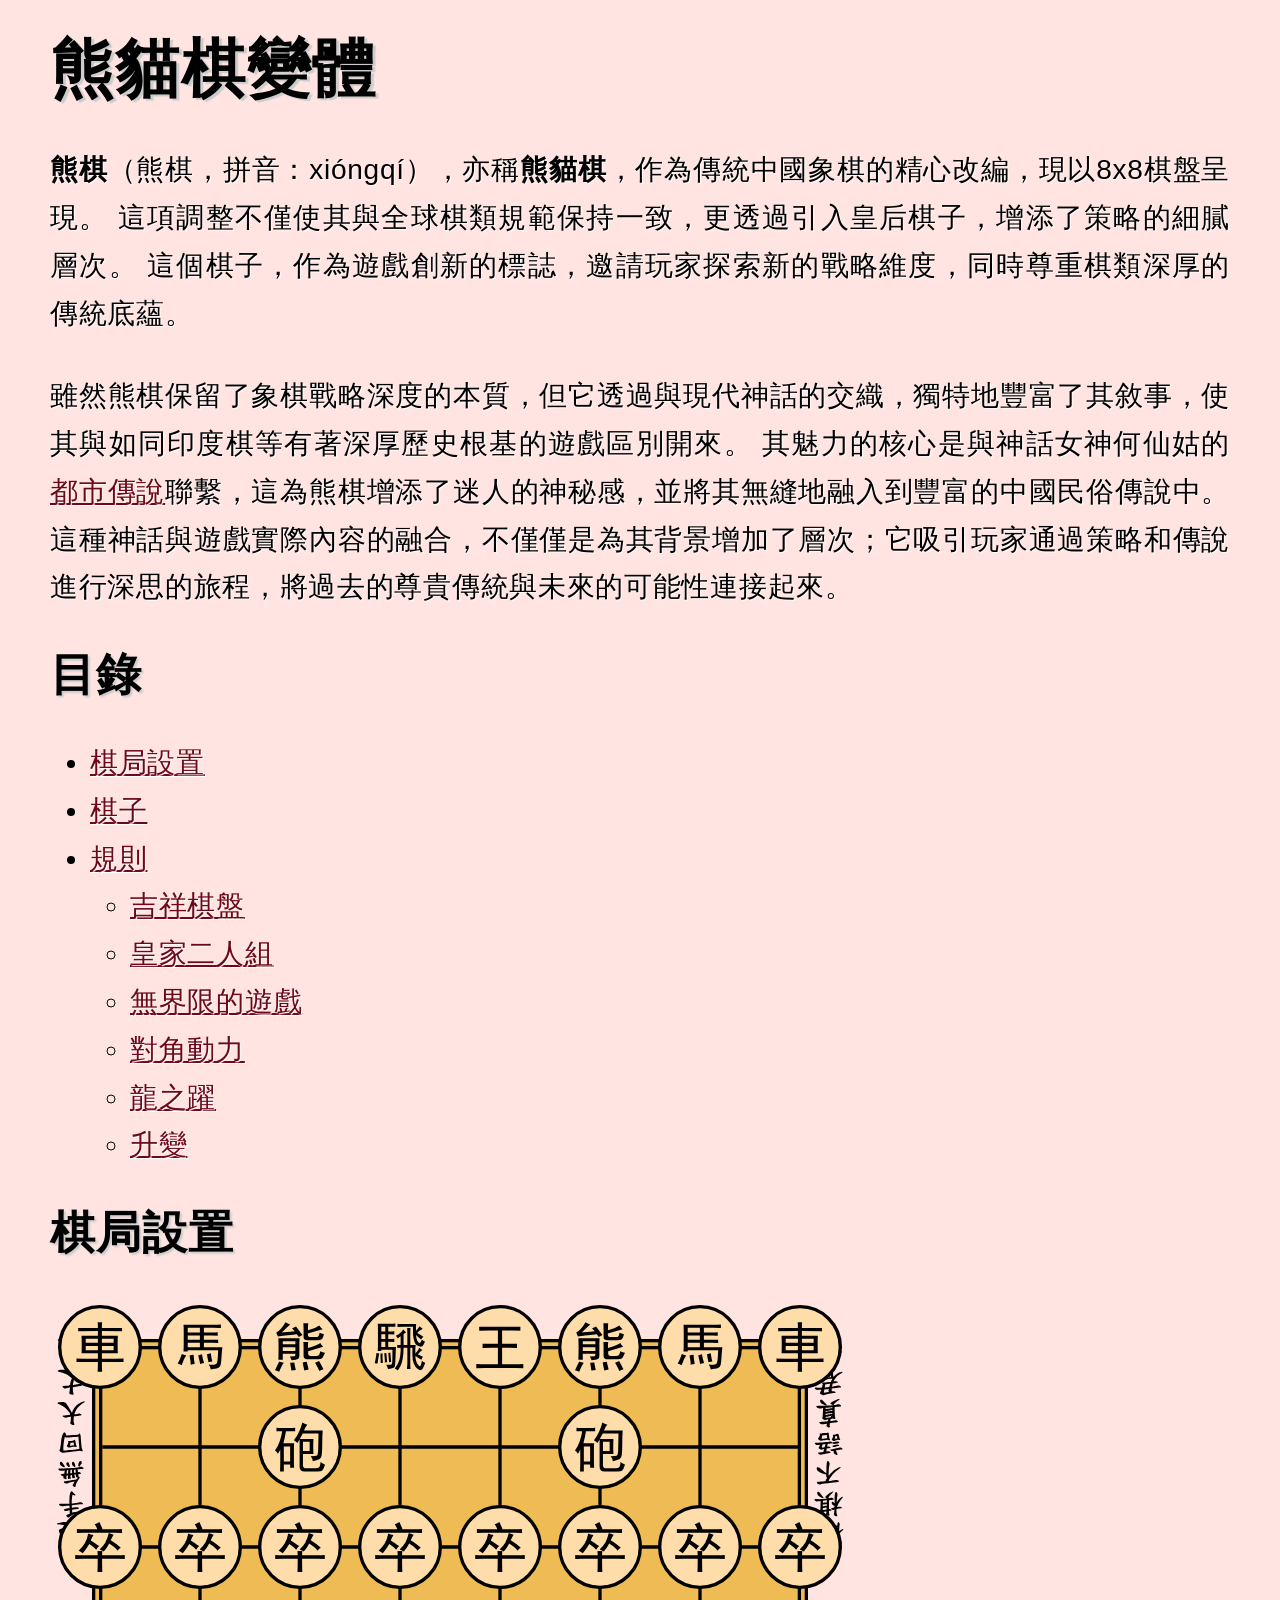
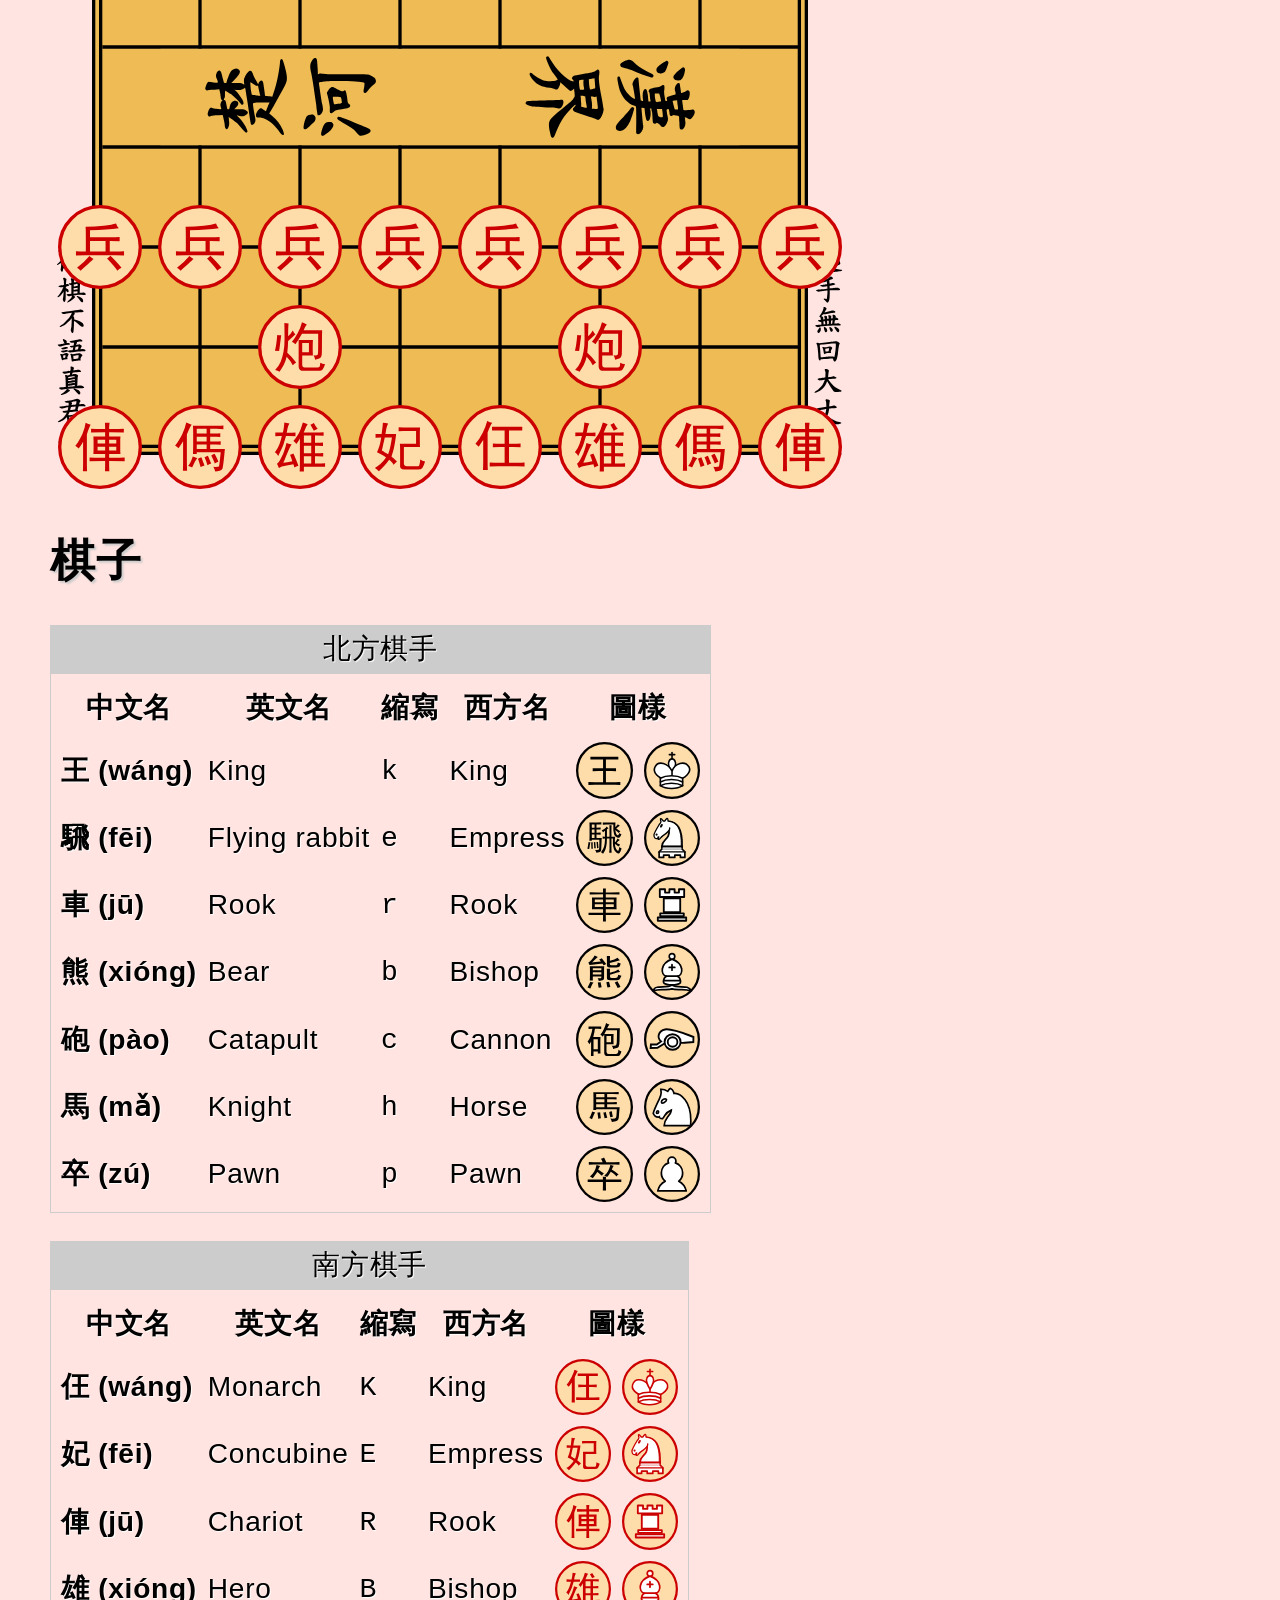
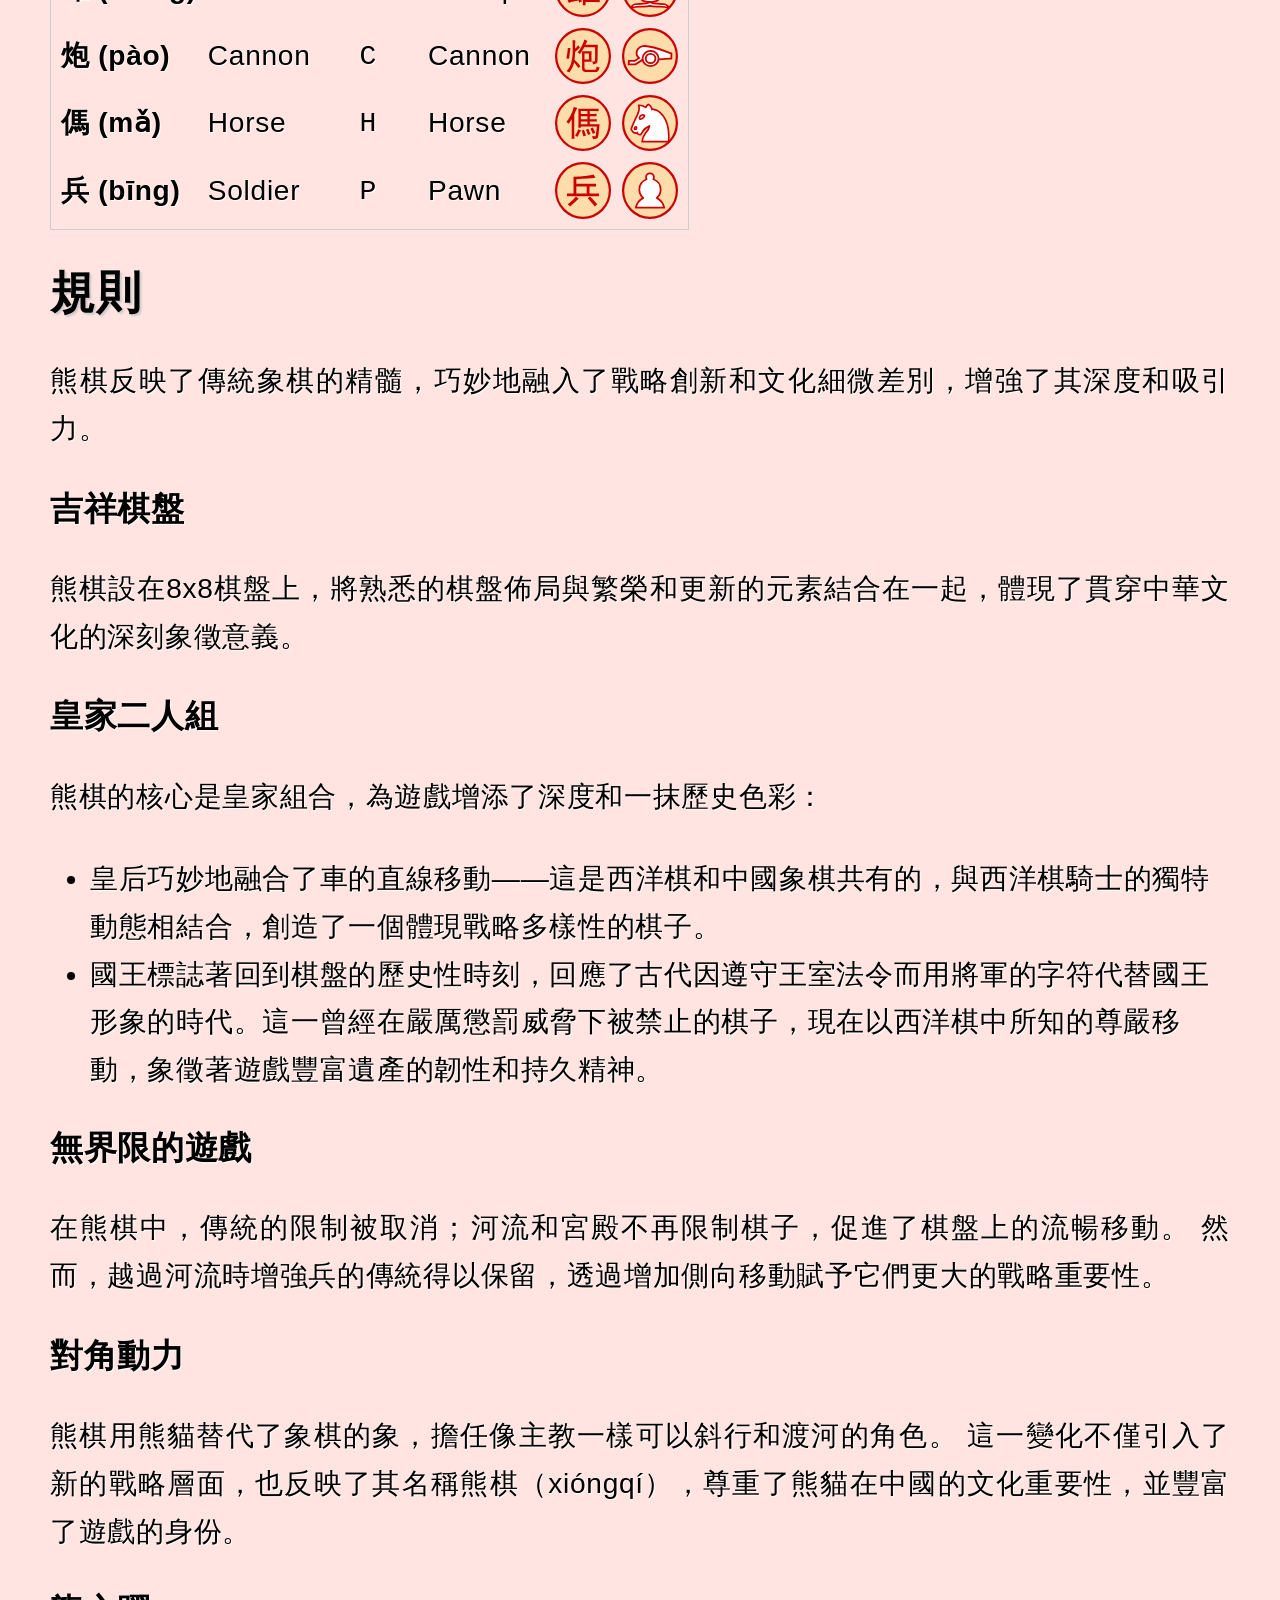
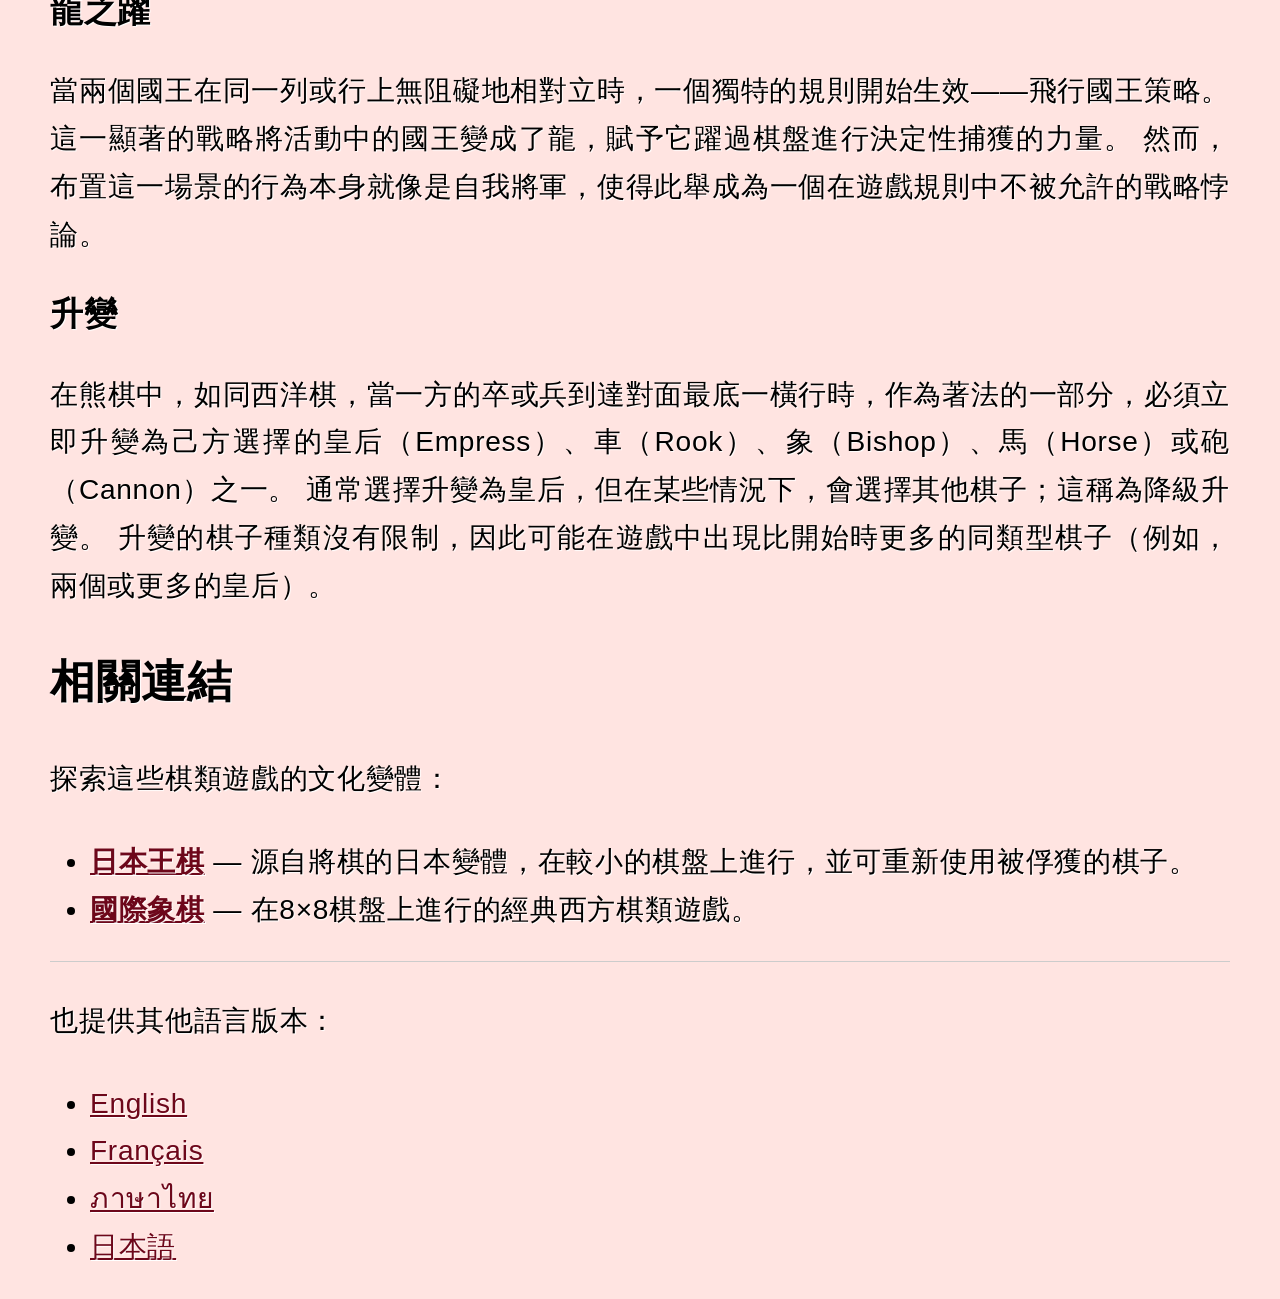
==== commit 2c14884b: "chore: add more languages" ====
--- a/index.html
+++ b/index.html
@@ -6,7 +6,7 @@
     <meta charset="UTF-8">
     <meta name="viewport" content="width=device-width,initial-scale=1">
     <meta name="robots" content="index, follow">
-    <meta name="description" content="一种象棋变体，以熊代替象，采用8x8棋盘，目的是将死国王。">
+    <meta name="description" content="一種象棋變體，以熊代替象，採用8x8棋盤，目的是將死國王。">
     <meta name="keywords" content="Xiangqi, 熊棋, ションチー, Xiongqi, rules, Panda Chess, game">
 
     <meta property="og:title" content="熊棋">
@@ -28,6 +28,10 @@
 
     <link rel="alternate" hreflang="en" href="https://en.xiongqi.page/">
     <link rel="alternate" hreflang="zh" href="https://zh.xiongqi.page/">
+    <link rel="alternate" hreflang="fr" href="https://fr.xiongqi.page/">
+    <link rel="alternate" hreflang="ja" href="https://ja.xiongqi.page/">
+    <link rel="alternate" hreflang="th" href="https://th.xiongqi.page/">
+    <link rel="alternate" hreflang="x-default" href="https://xiongqi.page/">
 
     <link rel="canonical" href="https://zh.xiongqi.page/">
 
@@ -36,77 +40,119 @@
         "@context": "https://schema.org",
         "@type": "Game",
         "name": "熊棋",
-        "description": "一种象棋变体，以熊代替象，采用8x8棋盘，目的是将死国王。",
-        "keywords": "Xiangqi, 熊棋, ションチー, Xiongqi, rules, Panda Chess, game",
+        "alternateName": ["熊猫棋", "Xiongqi", "Panda Chess"],
+        "description": "熊棋是一種象棋變體，以熊代替象，採用8x8棋盤，目的是將死國王。遊戲由兩名玩家進行，並引入了"皇后"棋子，結合了車和馬的移動方式。",
+        "keywords": "Xiangqi, 熊棋, ションチー, Xiongqi, 規則, 熊猫棋, 遊戲, 中國象棋, 變體, 棋盤遊戲",
         "image": "https://zh.xiongqi.page/img/xiongqi-starting-position.webp",
         "url": "https://zh.xiongqi.page/",
-        "datePublished": "2019-04-28"
+        "datePublished": "2019-04-28",
+        "dateModified": "2025-03-15",
+        "numberOfPlayers": {
+          "@type": "QuantitativeValue",
+          "minValue": 2,
+          "maxValue": 2
+        },
+        "inLanguage": "zh",
+        "sameAs": [
+          "https://en.xiongqi.page/",
+          "https://fr.xiongqi.page/",
+          "https://ja.xiongqi.page/",
+          "https://th.xiongqi.page/"
+        ],
+        "about": {
+          "@type": "Thing",
+          "name": "棋類遊戲",
+          "description": "受傳統中國象棋啟發的變體，在棋盤上進行"
+        },
+        "isBasedOn": {
+          "@type": "Game",
+          "name": "象棋",
+          "alternateName": "中國象棋"
+        },
+        "creator": {
+          "@type": "Organization",
+          "name": "熊棋社區"
+        },
+        "mainEntityOfPage": {
+          "@type": "WebPage",
+          "@id": "https://zh.xiongqi.page/"
+        }
       }
-    </script>
-
-    <script type="module">
-      import { enhanceArticle } from './js/summary-nav-module.js';
-      enhanceArticle();
     </script>
   </head>
 
   <body>
     <article>
       <header>
-        <h1>熊猫棋变体</h1>
-
-        <p>
-          <strong title="熊猫棋">熊棋</strong>，亦称<strong>熊猫棋</strong>，作为传统中国象棋的深思熟虑的改编，现以8x8棋盘呈现。
-          这一调整不仅使其与全球象棋规范保持一致，而且通过引入<cite>皇后</cite>棋子，引入了策略的细腻层次。
-          这一棋子，作为游戏创新的标志，邀请玩家探索新的战略维度，同时尊重棋类深厚的传统底蕴。
-        </p>
-
-        <p>
-          虽然熊棋保留了象棋战略深度的本质，但它通过与现代神话的交织，独特地丰富了其叙事，使其与如同印度棋等有着深厚历史根基的游戏区别开来。
-          其吸引力的核心是与神话女神何仙姑的<a href="/dushi-chuanshuo/" title="熊棋都市传说">都市传说</a>联系，这为熊棋增添了迷人的神秘感，并将其无缝地融入到丰富的中国民俗传说中。
-          这种神话与游戏实际内容的融合，不仅仅是为其背景增加了层次；它吸引玩家通过策略和传说进行深思的旅程，将过去的尊贵传统与未来的可能性桥接起来。
+        <h1>熊貓棋變體</h1>
+
+        <p>
+          <strong title="熊貓棋">熊棋</strong>（熊棋，拼音：xióngqí），亦稱<strong>熊貓棋</strong>，作為傳統中國象棋的精心改編，現以8x8棋盤呈現。
+          這項調整不僅使其與全球棋類規範保持一致，更透過引入<cite>皇后</cite>棋子，增添了策略的細膩層次。
+          這個棋子，作為遊戲創新的標誌，邀請玩家探索新的戰略維度，同時尊重棋類深厚的傳統底蘊。
+        </p>
+
+        <p>
+          雖然熊棋保留了象棋戰略深度的本質，但它透過與現代神話的交織，獨特地豐富了其敘事，使其與如同印度棋等有著深厚歷史根基的遊戲區別開來。
+          其魅力的核心是與神話女神何仙姑的<a href="/dushi-chuanshuo/" title="熊棋都市傳說">都市傳說</a>聯繫，這為熊棋增添了迷人的神秘感，並將其無縫地融入到豐富的中國民俗傳說中。
+          這種神話與遊戲實際內容的融合，不僅僅是為其背景增加了層次；它吸引玩家通過策略和傳說進行深思的旅程，將過去的尊貴傳統與未來的可能性連接起來。
         </p>
       </header>
 
-      <nav aria-label="目录">
+      <nav aria-label="目錄">
+        <h2>目錄</h2>
+        <ul>
+          <li><a href="#setup">棋局設置</a></li>
+          <li><a href="#pieces">棋子</a></li>
+          <li><a href="#rules">規則</a>
+            <ul>
+              <li><a href="#auspicious-board">吉祥棋盤</a></li>
+              <li><a href="#royal-duo">皇家二人組</a></li>
+              <li><a href="#borderless-gameplay">無界限的遊戲</a></li>
+              <li><a href="#diagonal-dynamos">對角動力</a></li>
+              <li><a href="#dragon-s-leap">龍之躍</a></li>
+              <li><a href="#pawn-ascension">升變</a></li>
+            </ul>
+          </li>
+        </ul>
       </nav>
 
       <section id="setup">
-        <h2>象棋棋盤和所有棋子的開始位置</h2>
+        <h2>棋局設置</h2>
 
         <table class="squares">
           <tbody>
             <tr class="rank">
-              <td class="square" data-coordinate="a8"><img class="piece" draggable="true" data-code="x:r" data-variant="xiongqi" data-side="north" src="img/variant/xiongqi/north/eastern/rook.svg" alt="Rook"></td>
-              <td class="square" data-coordinate="b8"><img class="piece" draggable="true" data-code="x:h" data-variant="xiongqi" data-side="north" src="img/variant/xiongqi/north/eastern/horse.svg" alt="Horse"></td>
-              <td class="square" data-coordinate="c8"><img class="piece" draggable="true" data-code="x:b" data-variant="xiongqi" data-side="north" src="img/variant/xiongqi/north/eastern/bishop.svg" alt="Bishop"></td>
-              <td class="square" data-coordinate="d8"><img class="piece" draggable="true" data-code="x:e" data-variant="xiongqi" data-side="north" src="img/variant/xiongqi/north/eastern/empress.svg" alt="Empress"></td>
-              <td class="square" data-coordinate="e8"><img class="piece" draggable="true" data-code="x:k^" data-variant="xiongqi" data-side="north" src="img/variant/xiongqi/north/eastern/king.svg" alt="King"></td>
-              <td class="square" data-coordinate="f8"><img class="piece" draggable="true" data-code="x:b" data-variant="xiongqi" data-side="north" src="img/variant/xiongqi/north/eastern/bishop.svg" alt="Bishop"></td>
-              <td class="square" data-coordinate="g8"><img class="piece" draggable="true" data-code="x:h" data-variant="xiongqi" data-side="north" src="img/variant/xiongqi/north/eastern/horse.svg" alt="Horse"></td>
-              <td class="square" data-coordinate="h8"><img class="piece" draggable="true" data-code="x:r" data-variant="xiongqi" data-side="north" src="img/variant/xiongqi/north/eastern/rook.svg" alt="Rook"></td>
+              <td class="square" data-coordinate="a8"><img class="piece" draggable="true" data-code="x:r" data-variant="xiongqi" data-side="north" src="img/variant/xiongqi/north/eastern/rook.svg" alt="車"></td>
+              <td class="square" data-coordinate="b8"><img class="piece" draggable="true" data-code="x:h" data-variant="xiongqi" data-side="north" src="img/variant/xiongqi/north/eastern/horse.svg" alt="馬"></td>
+              <td class="square" data-coordinate="c8"><img class="piece" draggable="true" data-code="x:b" data-variant="xiongqi" data-side="north" src="img/variant/xiongqi/north/eastern/bishop.svg" alt="熊"></td>
+              <td class="square" data-coordinate="d8"><img class="piece" draggable="true" data-code="x:e" data-variant="xiongqi" data-side="north" src="img/variant/xiongqi/north/eastern/empress.svg" alt="皇后"></td>
+              <td class="square" data-coordinate="e8"><img class="piece" draggable="true" data-code="x:k^" data-variant="xiongqi" data-side="north" src="img/variant/xiongqi/north/eastern/king.svg" alt="王"></td>
+              <td class="square" data-coordinate="f8"><img class="piece" draggable="true" data-code="x:b" data-variant="xiongqi" data-side="north" src="img/variant/xiongqi/north/eastern/bishop.svg" alt="熊"></td>
+              <td class="square" data-coordinate="g8"><img class="piece" draggable="true" data-code="x:h" data-variant="xiongqi" data-side="north" src="img/variant/xiongqi/north/eastern/horse.svg" alt="馬"></td>
+              <td class="square" data-coordinate="h8"><img class="piece" draggable="true" data-code="x:r" data-variant="xiongqi" data-side="north" src="img/variant/xiongqi/north/eastern/rook.svg" alt="車"></td>
             </tr>
 
             <tr class="rank">
               <td class="square" data-coordinate="a7"></td>
               <td class="square" data-coordinate="b7"></td>
-              <td class="square" data-coordinate="c7"><img class="piece" draggable="true" data-code="x:c" data-variant="xiongqi" data-side="north" src="img/variant/xiongqi/north/eastern/cannon.svg" alt="Cannon"></td>
+              <td class="square" data-coordinate="c7"><img class="piece" draggable="true" data-code="x:c" data-variant="xiongqi" data-side="north" src="img/variant/xiongqi/north/eastern/cannon.svg" alt="砲"></td>
               <td class="square" data-coordinate="d7"></td>
               <td class="square" data-coordinate="e7"></td>
-              <td class="square" data-coordinate="f7"><img class="piece" draggable="true" data-code="x:c" data-variant="xiongqi" data-side="north" src="img/variant/xiongqi/north/eastern/cannon.svg" alt="Cannon"></td>
+              <td class="square" data-coordinate="f7"><img class="piece" draggable="true" data-code="x:c" data-variant="xiongqi" data-side="north" src="img/variant/xiongqi/north/eastern/cannon.svg" alt="砲"></td>
               <td class="square" data-coordinate="g7"></td>
               <td class="square" data-coordinate="h7"></td>
             </tr>
 
             <tr class="rank">
-              <td class="square" data-coordinate="a6"><img class="piece" draggable="true" data-code="x:p" data-variant="xiongqi" data-side="north" src="img/variant/xiongqi/north/eastern/pawn.svg" alt="Pawn"></td>
-              <td class="square" data-coordinate="b6"><img class="piece" draggable="true" data-code="x:p" data-variant="xiongqi" data-side="north" src="img/variant/xiongqi/north/eastern/pawn.svg" alt="Pawn"></td>
-              <td class="square" data-coordinate="c6"><img class="piece" draggable="true" data-code="x:p" data-variant="xiongqi" data-side="north" src="img/variant/xiongqi/north/eastern/pawn.svg" alt="Pawn"></td>
-              <td class="square" data-coordinate="d6"><img class="piece" draggable="true" data-code="x:p" data-variant="xiongqi" data-side="north" src="img/variant/xiongqi/north/eastern/pawn.svg" alt="Pawn"></td>
-              <td class="square" data-coordinate="e6"><img class="piece" draggable="true" data-code="x:p" data-variant="xiongqi" data-side="north" src="img/variant/xiongqi/north/eastern/pawn.svg" alt="Pawn"></td>
-              <td class="square" data-coordinate="f6"><img class="piece" draggable="true" data-code="x:p" data-variant="xiongqi" data-side="north" src="img/variant/xiongqi/north/eastern/pawn.svg" alt="Pawn"></td>
-              <td class="square" data-coordinate="g6"><img class="piece" draggable="true" data-code="x:p" data-variant="xiongqi" data-side="north" src="img/variant/xiongqi/north/eastern/pawn.svg" alt="Pawn"></td>
-              <td class="square" data-coordinate="h6"><img class="piece" draggable="true" data-code="x:p" data-variant="xiongqi" data-side="north" src="img/variant/xiongqi/north/eastern/pawn.svg" alt="Pawn"></td>
+              <td class="square" data-coordinate="a6"><img class="piece" draggable="true" data-code="x:p" data-variant="xiongqi" data-side="north" src="img/variant/xiongqi/north/eastern/pawn.svg" alt="卒"></td>
+              <td class="square" data-coordinate="b6"><img class="piece" draggable="true" data-code="x:p" data-variant="xiongqi" data-side="north" src="img/variant/xiongqi/north/eastern/pawn.svg" alt="卒"></td>
+              <td class="square" data-coordinate="c6"><img class="piece" draggable="true" data-code="x:p" data-variant="xiongqi" data-side="north" src="img/variant/xiongqi/north/eastern/pawn.svg" alt="卒"></td>
+              <td class="square" data-coordinate="d6"><img class="piece" draggable="true" data-code="x:p" data-variant="xiongqi" data-side="north" src="img/variant/xiongqi/north/eastern/pawn.svg" alt="卒"></td>
+              <td class="square" data-coordinate="e6"><img class="piece" draggable="true" data-code="x:p" data-variant="xiongqi" data-side="north" src="img/variant/xiongqi/north/eastern/pawn.svg" alt="卒"></td>
+              <td class="square" data-coordinate="f6"><img class="piece" draggable="true" data-code="x:p" data-variant="xiongqi" data-side="north" src="img/variant/xiongqi/north/eastern/pawn.svg" alt="卒"></td>
+              <td class="square" data-coordinate="g6"><img class="piece" draggable="true" data-code="x:p" data-variant="xiongqi" data-side="north" src="img/variant/xiongqi/north/eastern/pawn.svg" alt="卒"></td>
+              <td class="square" data-coordinate="h6"><img class="piece" draggable="true" data-code="x:p" data-variant="xiongqi" data-side="north" src="img/variant/xiongqi/north/eastern/pawn.svg" alt="卒"></td>
             </tr>
 
             <tr class="rank">
@@ -132,36 +178,36 @@
             </tr>
 
             <tr class="rank">
-              <td class="square" data-coordinate="a3"><img class="piece" draggable="true" data-code="X:P" data-variant="xiongqi" data-side="south" src="img/variant/xiongqi/south/eastern/pawn.svg" alt="Pawn"></td>
-              <td class="square" data-coordinate="b3"><img class="piece" draggable="true" data-code="X:P" data-variant="xiongqi" data-side="south" src="img/variant/xiongqi/south/eastern/pawn.svg" alt="Pawn"></td>
-              <td class="square" data-coordinate="c3"><img class="piece" draggable="true" data-code="X:P" data-variant="xiongqi" data-side="south" src="img/variant/xiongqi/south/eastern/pawn.svg" alt="Pawn"></td>
-              <td class="square" data-coordinate="d3"><img class="piece" draggable="true" data-code="X:P" data-variant="xiongqi" data-side="south" src="img/variant/xiongqi/south/eastern/pawn.svg" alt="Pawn"></td>
-              <td class="square" data-coordinate="e3"><img class="piece" draggable="true" data-code="X:P" data-variant="xiongqi" data-side="south" src="img/variant/xiongqi/south/eastern/pawn.svg" alt="Pawn"></td>
-              <td class="square" data-coordinate="f3"><img class="piece" draggable="true" data-code="X:P" data-variant="xiongqi" data-side="south" src="img/variant/xiongqi/south/eastern/pawn.svg" alt="Pawn"></td>
-              <td class="square" data-coordinate="g3"><img class="piece" draggable="true" data-code="X:P" data-variant="xiongqi" data-side="south" src="img/variant/xiongqi/south/eastern/pawn.svg" alt="Pawn"></td>
-              <td class="square" data-coordinate="h3"><img class="piece" draggable="true" data-code="X:P" data-variant="xiongqi" data-side="south" src="img/variant/xiongqi/south/eastern/pawn.svg" alt="Pawn"></td>
+              <td class="square" data-coordinate="a3"><img class="piece" draggable="true" data-code="X:P" data-variant="xiongqi" data-side="south" src="img/variant/xiongqi/south/eastern/pawn.svg" alt="兵"></td>
+              <td class="square" data-coordinate="b3"><img class="piece" draggable="true" data-code="X:P" data-variant="xiongqi" data-side="south" src="img/variant/xiongqi/south/eastern/pawn.svg" alt="兵"></td>
+              <td class="square" data-coordinate="c3"><img class="piece" draggable="true" data-code="X:P" data-variant="xiongqi" data-side="south" src="img/variant/xiongqi/south/eastern/pawn.svg" alt="兵"></td>
+              <td class="square" data-coordinate="d3"><img class="piece" draggable="true" data-code="X:P" data-variant="xiongqi" data-side="south" src="img/variant/xiongqi/south/eastern/pawn.svg" alt="兵"></td>
+              <td class="square" data-coordinate="e3"><img class="piece" draggable="true" data-code="X:P" data-variant="xiongqi" data-side="south" src="img/variant/xiongqi/south/eastern/pawn.svg" alt="兵"></td>
+              <td class="square" data-coordinate="f3"><img class="piece" draggable="true" data-code="X:P" data-variant="xiongqi" data-side="south" src="img/variant/xiongqi/south/eastern/pawn.svg" alt="兵"></td>
+              <td class="square" data-coordinate="g3"><img class="piece" draggable="true" data-code="X:P" data-variant="xiongqi" data-side="south" src="img/variant/xiongqi/south/eastern/pawn.svg" alt="兵"></td>
+              <td class="square" data-coordinate="h3"><img class="piece" draggable="true" data-code="X:P" data-variant="xiongqi" data-side="south" src="img/variant/xiongqi/south/eastern/pawn.svg" alt="兵"></td>
             </tr>
 
             <tr class="rank">
               <td class="square" data-coordinate="a2"></td>
               <td class="square" data-coordinate="b2"></td>
-              <td class="square" data-coordinate="c2"><img class="piece" draggable="true" data-code="X:C" data-variant="xiongqi" data-side="south" src="img/variant/xiongqi/south/eastern/cannon.svg" alt="Cannon"></td>
+              <td class="square" data-coordinate="c2"><img class="piece" draggable="true" data-code="X:C" data-variant="xiongqi" data-side="south" src="img/variant/xiongqi/south/eastern/cannon.svg" alt="炮"></td>
               <td class="square" data-coordinate="d2"></td>
               <td class="square" data-coordinate="e2"></td>
-              <td class="square" data-coordinate="f2"><img class="piece" draggable="true" data-code="X:C" data-variant="xiongqi" data-side="south" src="img/variant/xiongqi/south/eastern/cannon.svg" alt="Cannon"></td>
+              <td class="square" data-coordinate="f2"><img class="piece" draggable="true" data-code="X:C" data-variant="xiongqi" data-side="south" src="img/variant/xiongqi/south/eastern/cannon.svg" alt="炮"></td>
               <td class="square" data-coordinate="g2"></td>
               <td class="square" data-coordinate="h2"></td>
             </tr>
 
             <tr class="rank">
-              <td class="square" data-coordinate="a1"><img class="piece" draggable="true" data-code="X:R" data-variant="xiongqi" data-side="south" src="img/variant/xiongqi/south/eastern/rook.svg" alt="Rook"></td>
-              <td class="square" data-coordinate="b1"><img class="piece" draggable="true" data-code="X:H" data-variant="xiongqi" data-side="south" src="img/variant/xiongqi/south/eastern/horse.svg" alt="Horse"></td>
-              <td class="square" data-coordinate="c1"><img class="piece" draggable="true" data-code="X:B" data-variant="xiongqi" data-side="south" src="img/variant/xiongqi/south/eastern/bishop.svg" alt="Bishop"></td>
-              <td class="square" data-coordinate="d1"><img class="piece" draggable="true" data-code="X:E" data-variant="xiongqi" data-side="south" src="img/variant/xiongqi/south/eastern/empress.svg" alt="Empress"></td>
-              <td class="square" data-coordinate="e1"><img class="piece" draggable="true" data-code="X:K^" data-variant="xiongqi" data-side="south" src="img/variant/xiongqi/south/eastern/king.svg" alt="King"></td>
-              <td class="square" data-coordinate="f1"><img class="piece" draggable="true" data-code="X:B" data-variant="xiongqi" data-side="south" src="img/variant/xiongqi/south/eastern/bishop.svg" alt="Bishop"></td>
-              <td class="square" data-coordinate="g1"><img class="piece" draggable="true" data-code="X:H" data-variant="xiongqi" data-side="south" src="img/variant/xiongqi/south/eastern/horse.svg" alt="Horse"></td>
-              <td class="square" data-coordinate="h1"><img class="piece" draggable="true" data-code="X:R" data-variant="xiongqi" data-side="south" src="img/variant/xiongqi/south/eastern/rook.svg" alt="Rook"></td>
+              <td class="square" data-coordinate="a1"><img class="piece" draggable="true" data-code="X:R" data-variant="xiongqi" data-side="south" src="img/variant/xiongqi/south/eastern/rook.svg" alt="俥"></td>
+              <td class="square" data-coordinate="b1"><img class="piece" draggable="true" data-code="X:H" data-variant="xiongqi" data-side="south" src="img/variant/xiongqi/south/eastern/horse.svg" alt="傌"></td>
+              <td class="square" data-coordinate="c1"><img class="piece" draggable="true" data-code="X:B" data-variant="xiongqi" data-side="south" src="img/variant/xiongqi/south/eastern/bishop.svg" alt="雄"></td>
+              <td class="square" data-coordinate="d1"><img class="piece" draggable="true" data-code="X:E" data-variant="xiongqi" data-side="south" src="img/variant/xiongqi/south/eastern/empress.svg" alt="妃"></td>
+              <td class="square" data-coordinate="e1"><img class="piece" draggable="true" data-code="X:K^" data-variant="xiongqi" data-side="south" src="img/variant/xiongqi/south/eastern/king.svg" alt="仼"></td>
+              <td class="square" data-coordinate="f1"><img class="piece" draggable="true" data-code="X:B" data-variant="xiongqi" data-side="south" src="img/variant/xiongqi/south/eastern/bishop.svg" alt="雄"></td>
+              <td class="square" data-coordinate="g1"><img class="piece" draggable="true" data-code="X:H" data-variant="xiongqi" data-side="south" src="img/variant/xiongqi/south/eastern/horse.svg" alt="傌"></td>
+              <td class="square" data-coordinate="h1"><img class="piece" draggable="true" data-code="X:R" data-variant="xiongqi" data-side="south" src="img/variant/xiongqi/south/eastern/rook.svg" alt="俥"></td>
             </tr>
           </tbody>
         </table>
@@ -172,22 +218,22 @@
 
         <table class="pieces">
           <caption>
-            北方玩家
+            北方棋手
           </caption>
 
           <thead>
             <tr>
               <th>中文名</th>
               <th>英文名</th>
-              <th>缩写</th>
+              <th>縮寫</th>
               <th>西方名</th>
-              <th colspan="2" rowspan="1">图样</th>
+              <th colspan="2" rowspan="1">圖樣</th>
             </tr>
           </thead>
 
           <tbody>
             <tr>
-              <th>王 (w&aacute;ng)</th>
+              <th>王 (wáng)</th>
               <td>King</td>
               <td><code>k</code></td>
               <td>King</td>
@@ -211,7 +257,7 @@
               <td><img class="piece" src="img/variant/xiongqi/north/western/rook.svg" alt="Western Rook"></td>
             </tr>
             <tr>
-              <th>熊 (xi&oacute;ng)</th>
+              <th>熊 (xióng)</th>
               <td>Bear</td>
               <td><code>b</code></td>
               <td>Bishop</td>
@@ -219,7 +265,7 @@
               <td><img class="piece" src="img/variant/xiongqi/north/western/bishop.svg" alt="Western Bishop"></td>
             </tr>
             <tr>
-              <th>砲 (p&agrave;o)</th>
+              <th>砲 (pào)</th>
               <td>Catapult</td>
               <td><code>c</code></td>
               <td>Cannon</td>
@@ -235,7 +281,7 @@
               <td><img class="piece" src="img/variant/xiongqi/north/western/horse.svg" alt="Western Horse"></td>
             </tr>
             <tr>
-              <th>卒 (z&uacute;)</th>
+              <th>卒 (zú)</th>
               <td>Pawn</td>
               <td><code>p</code></td>
               <td>Pawn</td>
@@ -247,22 +293,22 @@
 
         <table class="pieces">
           <caption>
-            南方玩家
+            南方棋手
           </caption>
 
           <thead>
             <tr>
               <th>中文名</th>
               <th>英文名</th>
-              <th>缩写</th>
+              <th>縮寫</th>
               <th>西方名</th>
-              <th colspan="2" rowspan="1">图样</th>
+              <th colspan="2" rowspan="1">圖樣</th>
             </tr>
           </thead>
 
           <tbody>
             <tr>
-              <th>仼 (w&aacute;ng)</th>
+              <th>仼 (wáng)</th>
               <td>Monarch</td>
               <td><code>K</code></td>
               <td>King</td>
@@ -286,7 +332,7 @@
               <td><img class="piece" src="img/variant/xiongqi/south/western/rook.svg" alt="Western Rook"></td>
             </tr>
             <tr>
-              <th>雄 (xi&oacute;ng)</th>
+              <th>雄 (xióng)</th>
               <td>Hero</td>
               <td><code>B</code></td>
               <td>Bishop</td>
@@ -294,7 +340,7 @@
               <td><img class="piece" src="img/variant/xiongqi/south/western/bishop.svg" alt="Western Bishop"></td>
             </tr>
             <tr>
-              <th>炮 (p&agrave;o)</th>
+              <th>炮 (pào)</th>
               <td>Cannon</td>
               <td><code>C</code></td>
               <td>Cannon</td>
@@ -322,75 +368,97 @@
       </section>
 
       <section id="rules">
-        <h2>规则</h2>
-
-        <p>
-          熊棋反映了传统象棋的精髓，巧妙地融入了战略创新和文化细微差别，增强了其深度和吸引力。
-        </p>
-
-        <h3>吉祥棋盘</h3>
-
-        <p>
-          熊棋设在8x8棋盘上，将熟悉的棋盘布局与繁荣和更新的元素结合在一起，体现了贯穿中国文化的深刻象征意义。
-        </p>
-
-        <h3>皇家二人组</h3>
-
-        <p>
-          熊棋的核心是皇家对，为游戏增添了深度和一抹历史色彩：
+        <h2>規則</h2>
+
+        <p>
+          熊棋反映了傳統象棋的精髓，巧妙地融入了戰略創新和文化細微差別，增強了其深度和吸引力。
+        </p>
+      </section>
+
+      <section id="auspicious-board">
+        <h3>吉祥棋盤</h3>
+
+        <p>
+          熊棋設在8x8棋盤上，將熟悉的棋盤佈局與繁榮和更新的元素結合在一起，體現了貫穿中華文化的深刻象徵意義。
+        </p>
+      </section>
+
+      <section id="royal-duo">
+        <h3>皇家二人組</h3>
+
+        <p>
+          熊棋的核心是皇家組合，為遊戲增添了深度和一抹歷史色彩：
         </p>
 
         <ul>
-          <li>皇后巧妙地融合了车的直线移动——这是西洋棋和中国象棋共有的，与西洋棋骑士的独特动态相结合，创造了一个体现战略多样性的棋子。</li>
-          <li>国王标志着回到棋盘的历史性时刻，回应了古代因遵守王室法令而用将军的字符代替国王形象的时代。这一曾经在严厉惩罚威胁下被禁止的棋子，现在以西洋棋中所知的尊严移动，象征着游戏丰富遗产的韧性和持久精神。</li>
+          <li>皇后巧妙地融合了車的直線移動——這是西洋棋和中國象棋共有的，與西洋棋騎士的獨特動態相結合，創造了一個體現戰略多樣性的棋子。</li>
+          <li>國王標誌著回到棋盤的歷史性時刻，回應了古代因遵守王室法令而用將軍的字符代替國王形象的時代。這一曾經在嚴厲懲罰威脅下被禁止的棋子，現在以西洋棋中所知的尊嚴移動，象徵著遊戲豐富遺產的韌性和持久精神。</li>
         </ul>
-
-        <h3>无界限的游戏</h3>
-
-        <p>
-          在熊棋中，传统的限制被取消；河流和宫殿不再限制棋子，促进了棋盘上的流畅移动。
-          然而，越过河流时增强兵的传统得以保留，通过增加侧向移动赋予它们更大的战略重要性。
-        </p>
-
-        <h3>对角动力</h3>
-
-        <p>
-          熊棋用熊猫替代了象棋的象，担任像主教一样可以斜行和渡河的角色。
-          这一变化不仅引入了新的战略层面，也反映了其名称熊棋，尊重了熊猫在中国的文化重要性，并丰富了游戏的身份。
-        </p>
-
-        <h3>龙之跃</h3>
-
-        <p>
-          当两个国王在同一列或行上无阻碍地相对立时，一个独特的规则开始生效——飞行国王策略。
-          这一显著的战略将活动中的国王变成了龙，赋予它跃过棋盘进行决定性捕获的力量。
-          然而，布置这一场景的行为本身就像是自我将军，使得此举成为一个在游戏规则中不被允许的战略悖论。
-        </p>
-
+      </section>
+
+      <section id="borderless-gameplay">
+        <h3>無界限的遊戲</h3>
+
+        <p>
+          在熊棋中，傳統的限制被取消；河流和宮殿不再限制棋子，促進了棋盤上的流暢移動。
+          然而，越過河流時增強兵的傳統得以保留，透過增加側向移動賦予它們更大的戰略重要性。
+        </p>
+      </section>
+
+      <section id="diagonal-dynamos">
+        <h3>對角動力</h3>
+
+        <p>
+          熊棋用熊貓替代了象棋的象，擔任像主教一樣可以斜行和渡河的角色。
+          這一變化不僅引入了新的戰略層面，也反映了其名稱熊棋（xióngqí），尊重了熊貓在中國的文化重要性，並豐富了遊戲的身份。
+        </p>
+      </section>
+
+      <section id="dragon-s-leap">
+        <h3>龍之躍</h3>
+
+        <p>
+          當兩個國王在同一列或行上無阻礙地相對立時，一個獨特的規則開始生效——飛行國王策略。
+          這一顯著的戰略將活動中的國王變成了龍，賦予它躍過棋盤進行決定性捕獲的力量。
+          然而，布置這一場景的行為本身就像是自我將軍，使得此舉成為一個在遊戲規則中不被允許的戰略悖論。
+        </p>
+      </section>
+
+      <section id="pawn-ascension">
         <h3>升變</h3>
 
         <p>
-          在熊棋中，升变也是一种特殊着法。当一方的卒从初始位置到达对面最底一横行时，作为着法的一部分，必须立即升变为己方选择的皇后（Empress）、车（Rook）、象（Bishop）、马（Horse）或炮（Cannon）之一。
-          升变的棋子种类由棋手自由选择，不受棋盘上现有棋子的限制。
-          由于升变不受限制，因此可能在游戏中出现比开始时更多的同类型棋子。
+          在熊棋中，如同西洋棋，當一方的卒或兵到達對面最底一橫行時，作為著法的一部分，必須立即升變為己方選擇的皇后（Empress）、車（Rook）、象（Bishop）、馬（Horse）或砲（Cannon）之一。
+          通常選擇升變為皇后，但在某些情況下，會選擇其他棋子；這稱為降級升變。
+          升變的棋子種類沒有限制，因此可能在遊戲中出現比開始時更多的同類型棋子（例如，兩個或更多的皇后）。
         </p>
       </section>
     </article>
 
-    <nav aria-label="语言选择">
-      <p>也提供其他语言版本：</p>
+    <aside>
+      <h2>相關連結</h2>
+      <p>探索這些棋類遊戲的文化變體：</p>
 
       <ul>
-        <li><a title="切换到英语" href="https://en.xiongqi.page/" lang="en">English</a></li>
-        <!-- <li><a title="切换到中文" href="https://zh.xiongqi.page/" lang="zh">中文</a></li> -->
+        <li>
+          <strong><a href="https://zh.ogi.page/">日本王棋</a></strong> — 源自將棋的日本變體，在較小的棋盤上進行，並可重新使用被俘獲的棋子。
+        </li>
+        <li>
+          <strong><a href="https://zh.chess.page/">國際象棋</a></strong> — 在8×8棋盤上進行的經典西方棋類遊戲。
+        </li>
+      </ul>
+    </aside>
+
+    <nav aria-label="語言選擇">
+      <p>也提供其他語言版本：</p>
+
+      <ul>
+        <li><a title="切換到英語" href="https://en.xiongqi.page/" lang="en">English</a></li>
+        <li><a title="切換到法語" href="https://fr.xiongqi.page/" lang="fr">Français</a></li>
+        <li><a title="切換到泰語" href="https://th.xiongqi.page/" lang="th">ภาษาไทย</a></li>
+        <li><a title="切換到日語" href="https://ja.xiongqi.page/" lang="ja">日本語</a></li>
       </ul>
     </nav>
-
-    <footer>
-      <p>
-        <a href="https://github.com/xiongqi-page/xiongqi.zh/edit/main/index.html" rel="external">在 GitHub 上编辑此页面</a>
-      </p>
-    </footer>
 
     <script type="module">
       import { initializeGame } from './js/game.js';
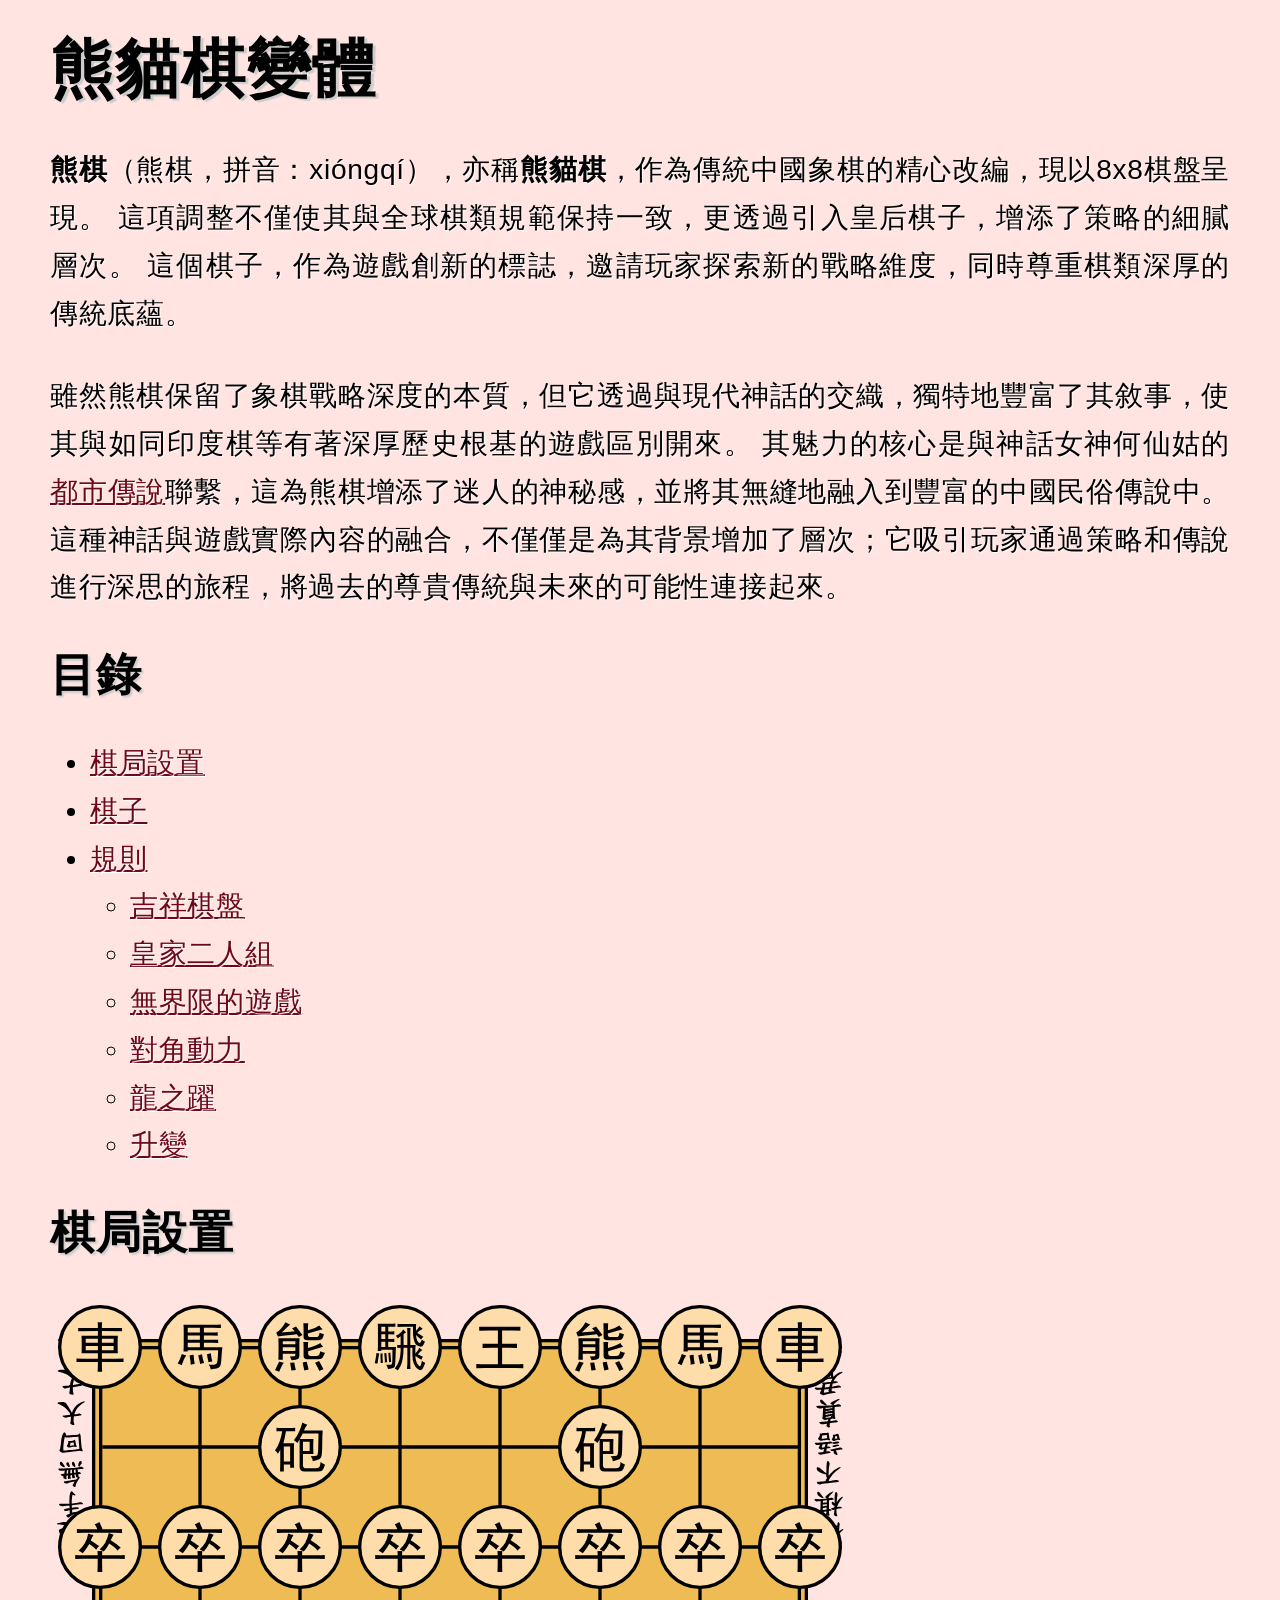
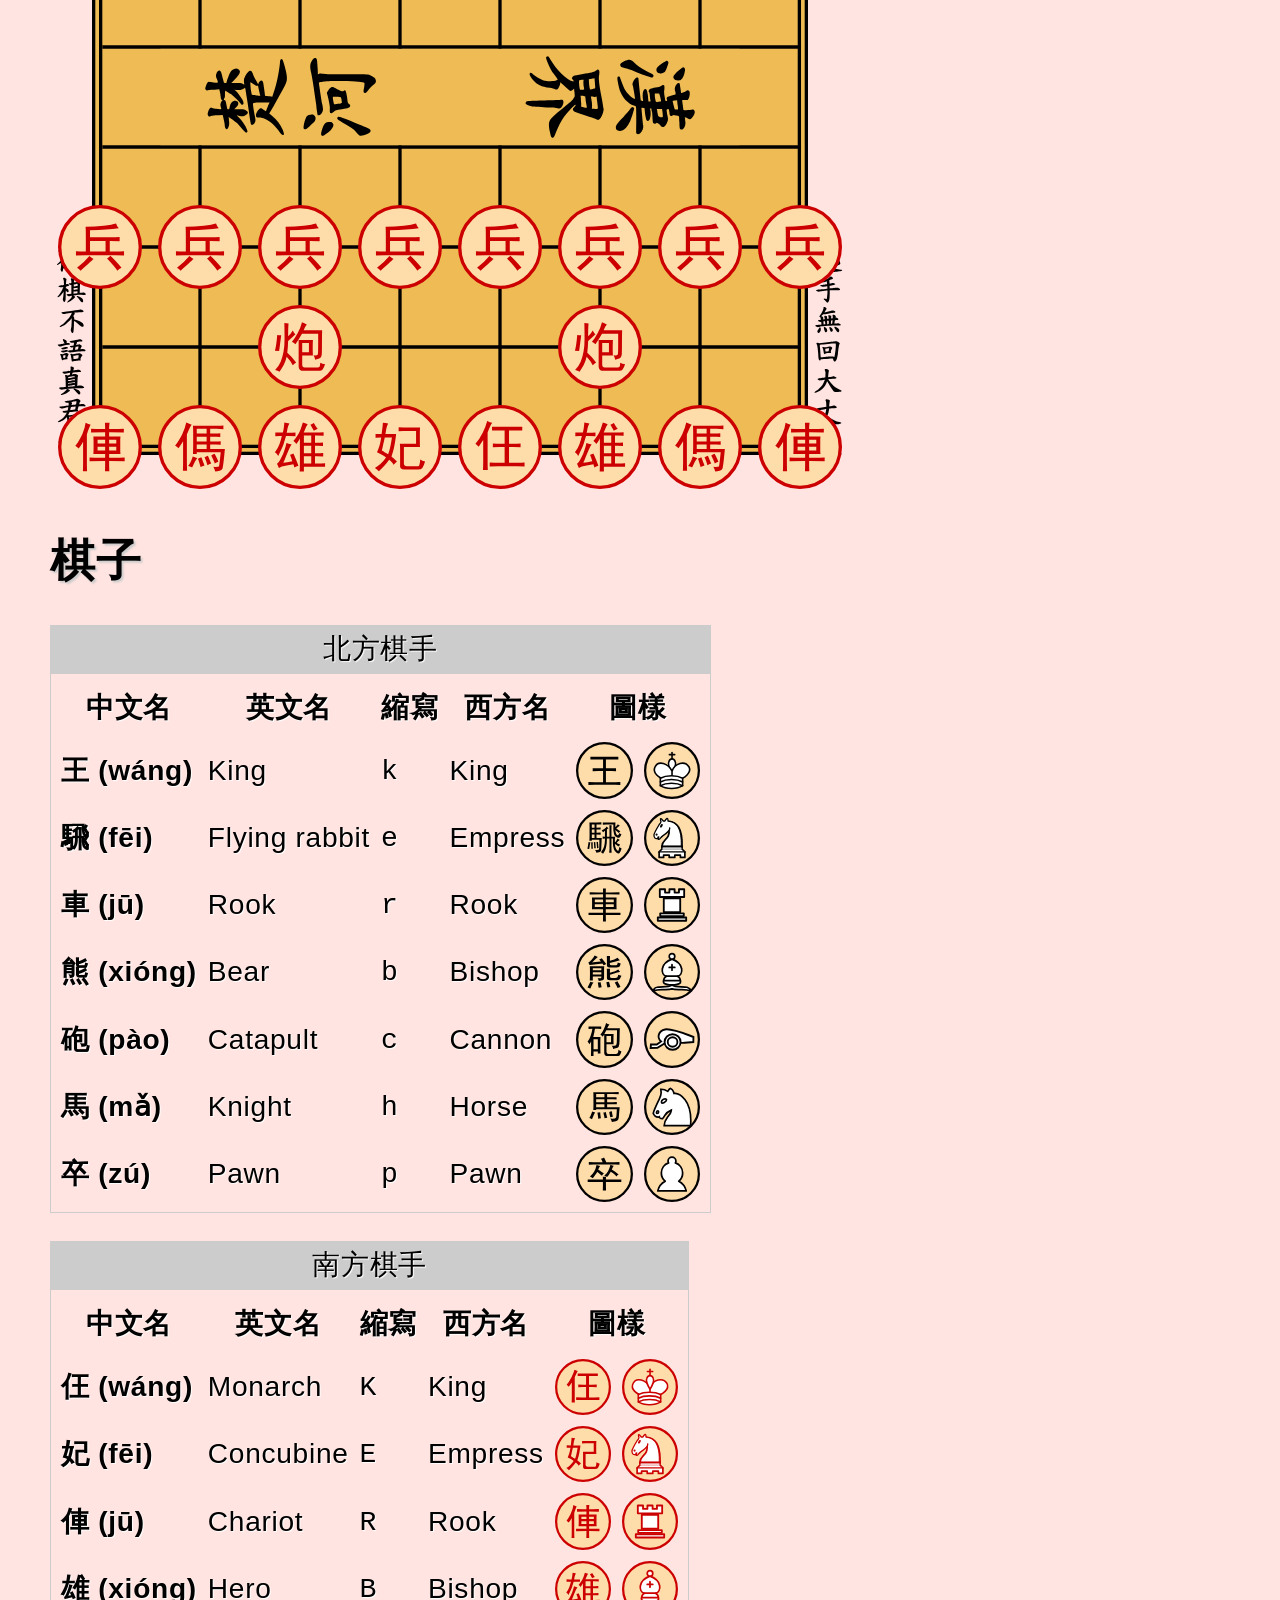
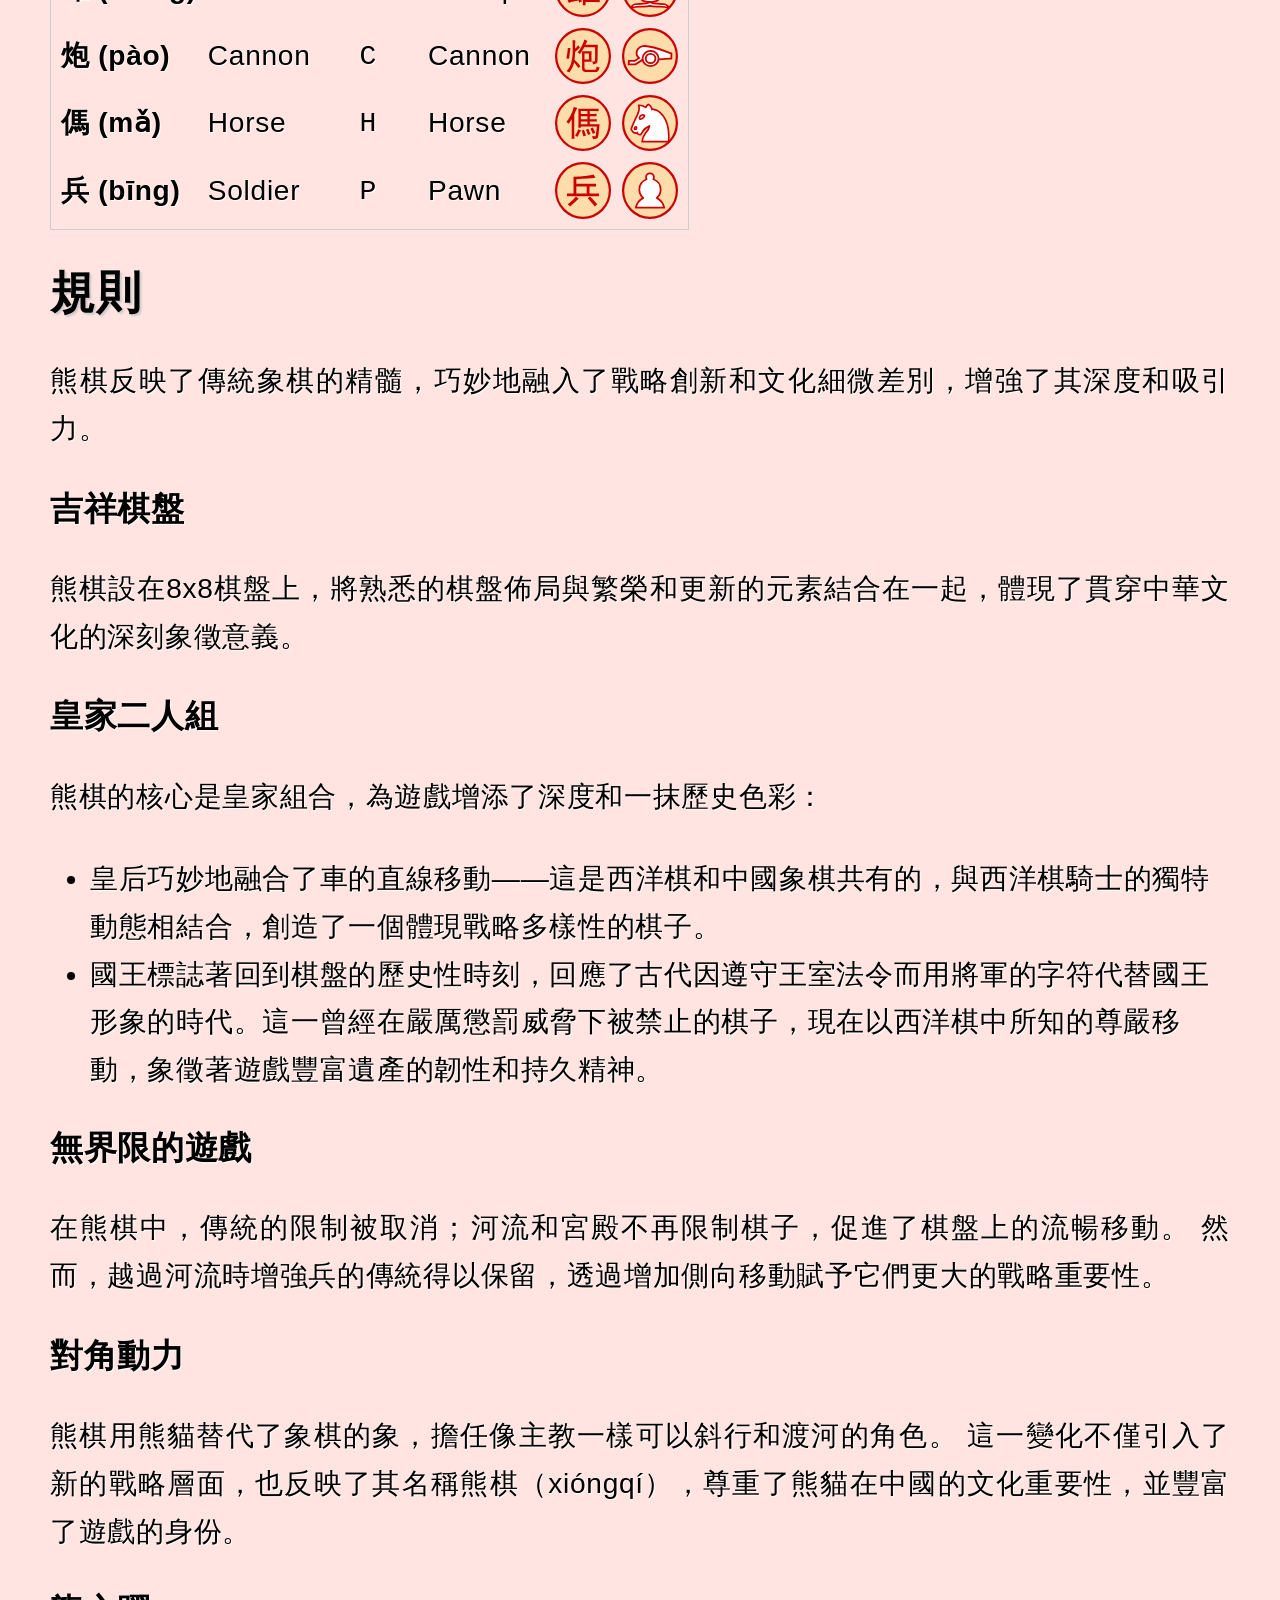
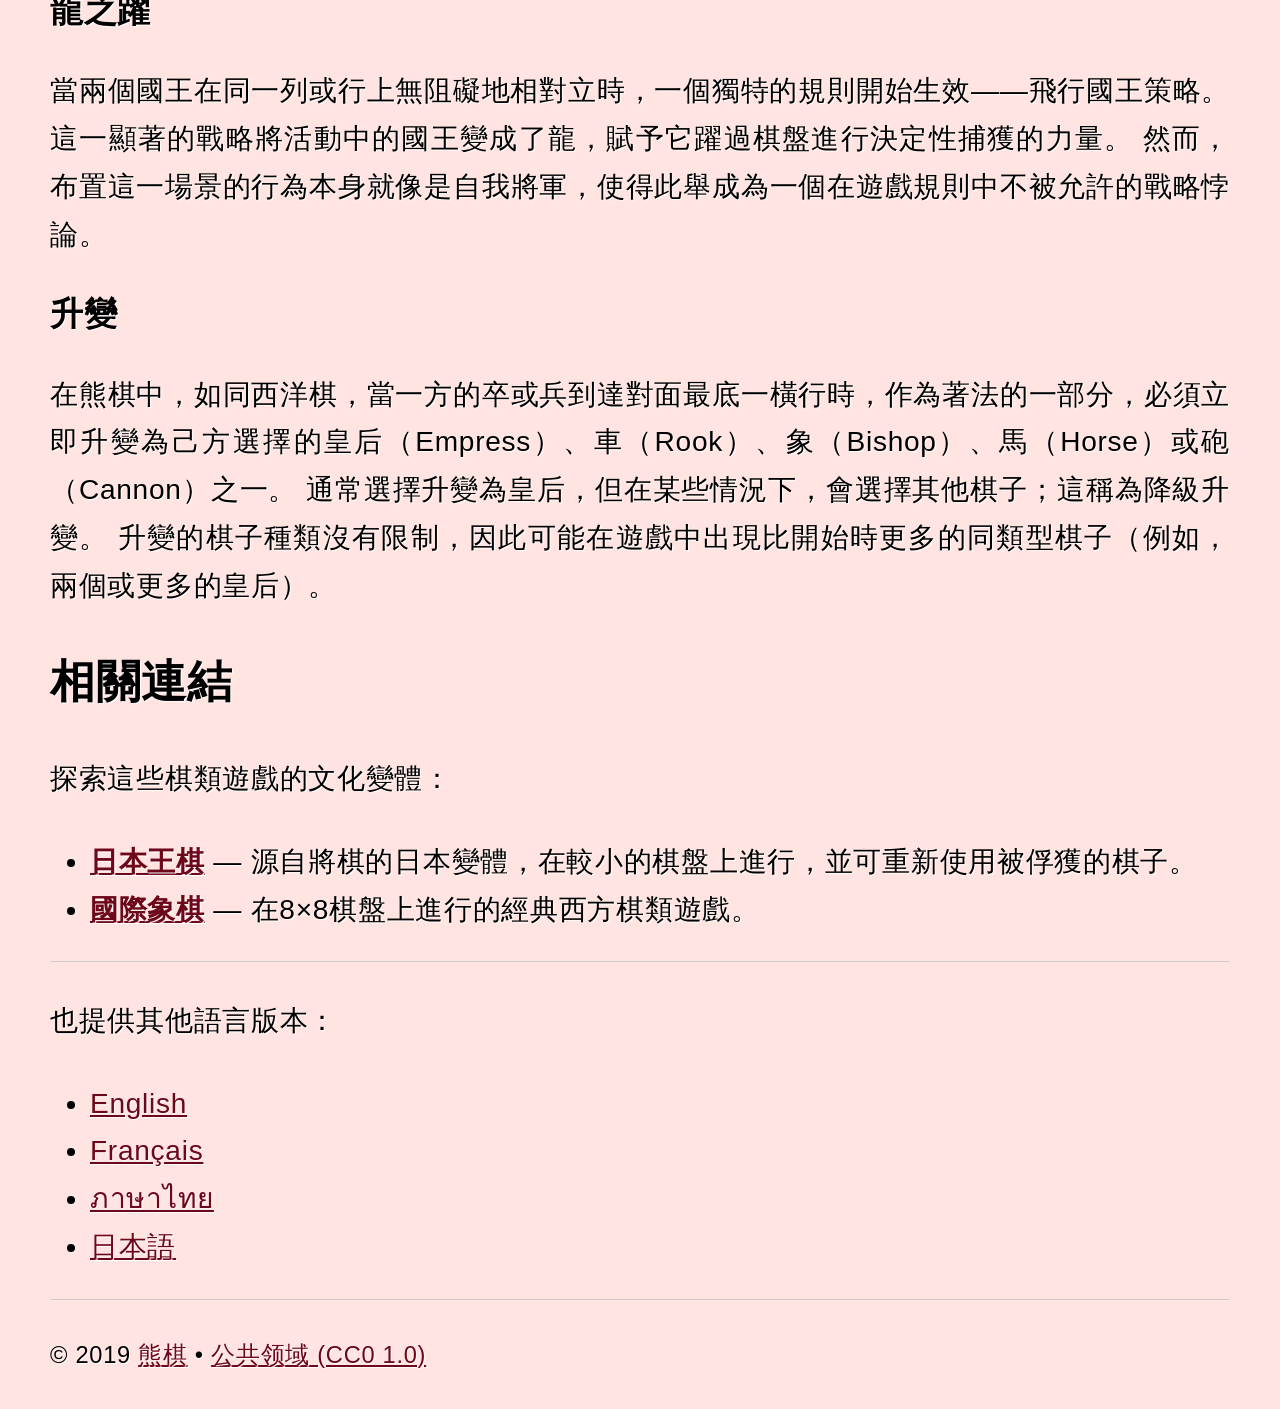
==== commit 28749ff0: "chore: add license information to JSON-LD metadata and footer This commit adds explicit licensing in" ====
--- a/index.html
+++ b/index.html
@@ -47,6 +47,7 @@
         "url": "https://zh.xiongqi.page/",
         "datePublished": "2019-04-28",
         "dateModified": "2025-03-15",
+        "license": "https://creativecommons.org/publicdomain/zero/1.0/",
         "numberOfPlayers": {
           "@type": "QuantitativeValue",
           "minValue": 2,
@@ -76,6 +77,11 @@
         "mainEntityOfPage": {
           "@type": "WebPage",
           "@id": "https://zh.xiongqi.page/"
+        },
+        "copyrightYear": "2019",
+        "copyrightHolder": {
+          "@type": "Organization",
+          "name": "Xiongqi Community"
         }
       }
     </script>
@@ -460,6 +466,15 @@
       </ul>
     </nav>
 
+    <footer>
+      <p>
+        © 2019 <a href="https://xiongqi.page/">熊棋</a> •
+        <a href="https://creativecommons.org/publicdomain/zero/1.0/deed.zh" rel="license">
+          公共领域 (CC0 1.0)
+        </a>
+      </p>
+    </footer>
+
     <script type="module">
       import { initializeGame } from './js/game.js';
       initializeGame();
